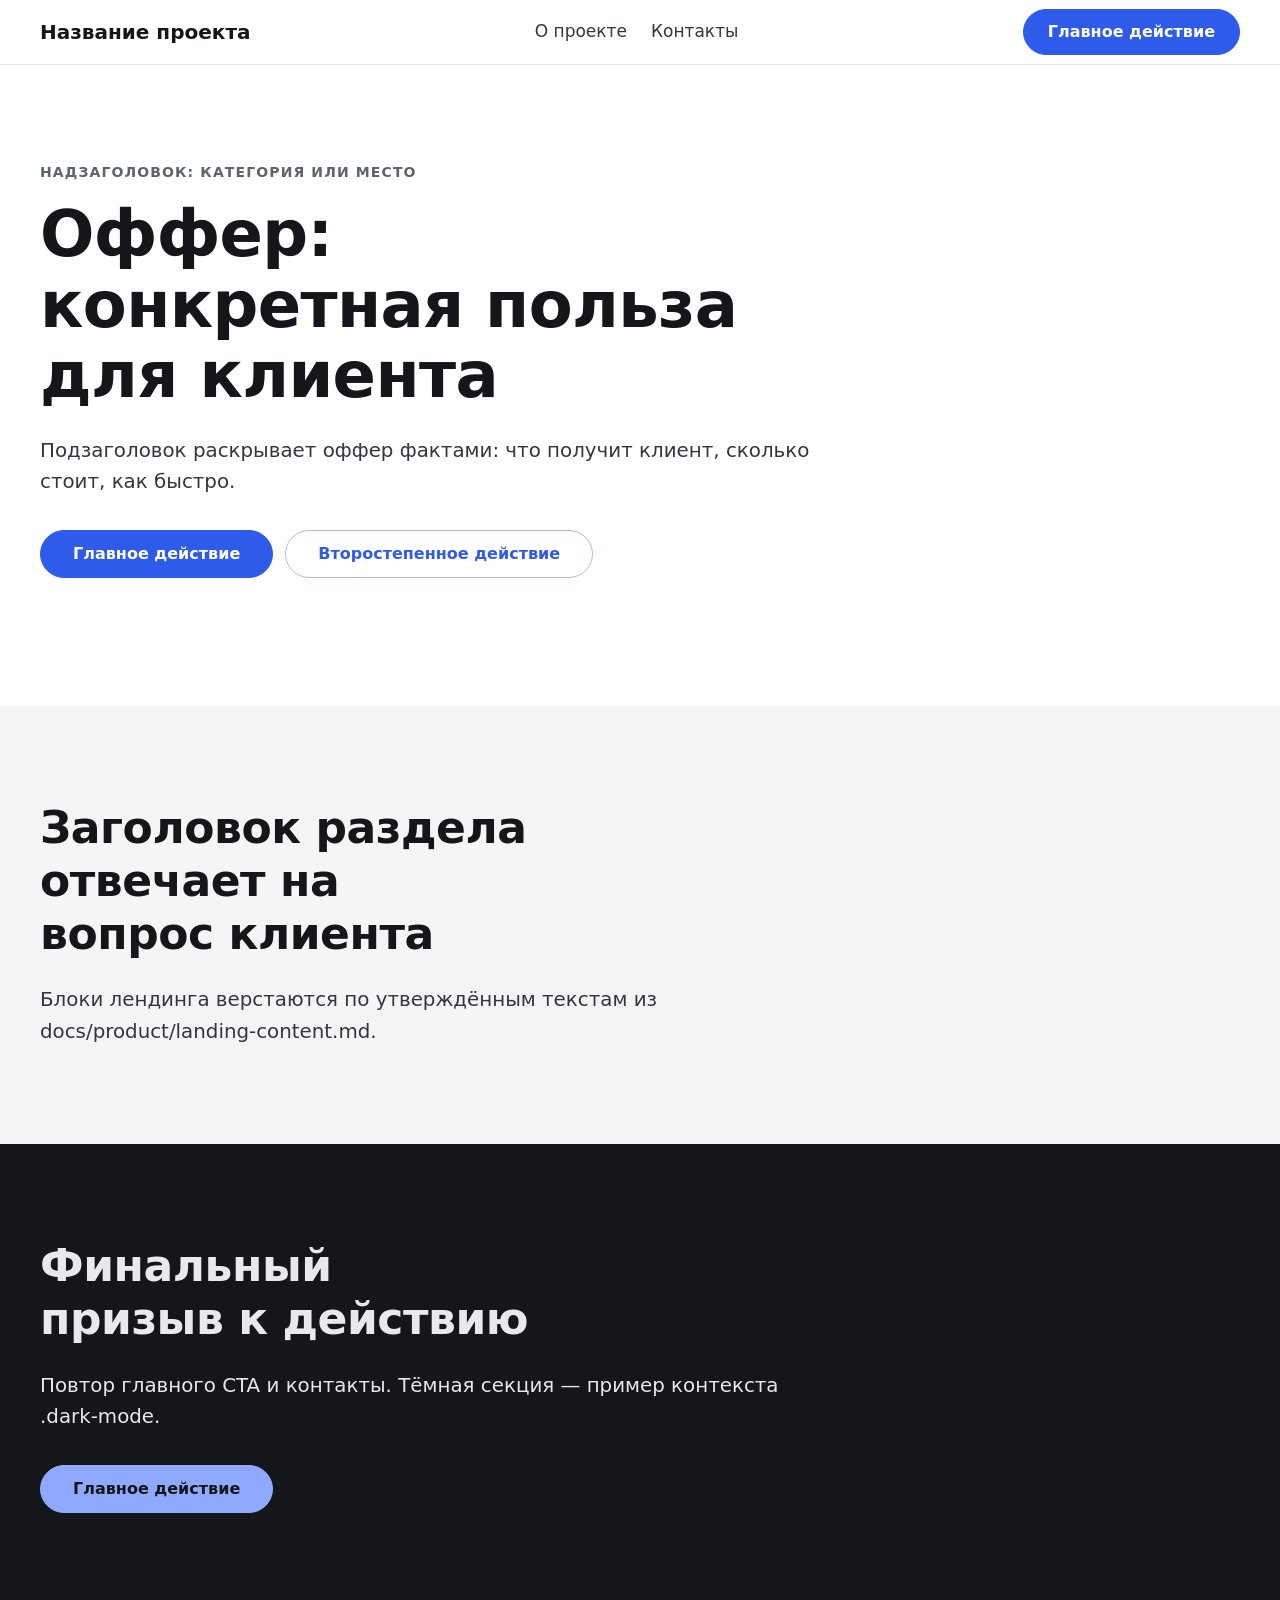
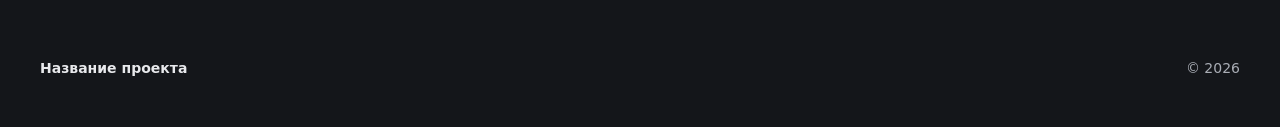
==== index.html @ ccb78d3c "start" ====
<!DOCTYPE html>
<html lang="ru">
<head>
    <meta charset="UTF-8">
    <meta name="viewport" content="width=device-width, initial-scale=1.0">
    <!-- Заглушки шаблона: title, description, Open Graph, JSON-LD и тексты страницы заменяются
         по docs/product/product.md и docs/product/landing-content.md -->
    <meta name="description" content="Описание страницы для поиска: что это, для кого и главный факт. От 50 до 160 символов.">
    <meta name="theme-color" content="#2F5BEA">
    <title>Название проекта — короткий оффер</title>
    <!-- Превью ссылки в соцсетях и мессенджерах. canonical и og:url добавляет сборка dist (docs/specs/deploy.md) -->
    <meta property="og:type" content="website">
    <meta property="og:site_name" content="Название проекта">
    <meta property="og:locale" content="ru_RU">
    <meta property="og:title" content="Название проекта — короткий оффер">
    <meta property="og:description" content="Одно-два предложения: что это и главный факт для превью ссылки.">
    <meta property="og:image" content="assets/img/og-image.jpg">
    <meta property="og:image:type" content="image/jpeg">
    <meta property="og:image:width" content="1200">
    <meta property="og:image:height" content="630">
    <meta property="og:image:alt" content="Название проекта: короткий оффер">
    <meta name="twitter:card" content="summary_large_image">
    <!-- Структурированные данные для поисковиков и ИИ-агентов: тип — из schema.org под бизнес,
         адреса делает абсолютными сборка dist -->
    <script type="application/ld+json">
    {
        "@context": "https://schema.org",
        "@type": "Organization",
        "name": "Название проекта",
        "description": "Что это и для кого — теми же фактами, что на странице.",
        "url": "./",
        "logo": "assets/icons/icon-512.png"
    }
    </script>
    <link rel="icon" href="assets/icons/favicon.svg?v=27bf616ddb" type="image/svg+xml" sizes="any">
    <link rel="apple-touch-icon" href="assets/icons/apple-touch-icon.png?v=16edc8a16f" sizes="180x180">
    <!-- Веб-приложение: «На экран Домой» на iPhone и установка на Android (docs/modules/web-app.md) -->
    <link rel="manifest" href="manifest.webmanifest?v=3cf6543446">
    <meta name="mobile-web-app-capable" content="yes">
    <meta name="apple-mobile-web-app-capable" content="yes">
    <meta name="apple-mobile-web-app-title" content="Проект">
    <meta name="apple-mobile-web-app-status-bar-style" content="default">
    <link rel="stylesheet" href="assets/css/main.css">
    <script type="module" src="assets/js/main.js"></script>
</head>
<body>
    <a class="skip-link" href="#main">Перейти к содержанию</a>

    <header class="site-header">
        <div class="container site-header__inner">
            <a class="site-header__logo" href="./">Название проекта</a>
            <nav class="site-header__nav" aria-label="Разделы страницы">
                <ul class="site-header__list">
                    <li><a class="site-header__link" href="#about">О проекте</a></li>
                    <li><a class="site-header__link" href="#contacts">Контакты</a></li>
                </ul>
            </nav>
            <a class="btn btn--primary site-header__cta" href="#contacts">Главное действие</a>
        </div>
    </header>

    <main id="main">
        <section class="hero" id="top" aria-labelledby="hero-title">
            <div class="container">
                <p class="hero__eyebrow">Надзаголовок: категория или место</p>
                <h1 class="hero__title" id="hero-title">Оффер: конкретная польза для клиента</h1>
                <p class="hero__lead">Подзаголовок раскрывает оффер фактами: что получит клиент, сколько стоит, как быстро.</p>
                <div class="hero__actions">
                    <a class="btn btn--primary" href="#contacts">Главное действие</a>
                    <a class="btn btn--secondary" href="#about">Второстепенное действие</a>
                </div>
            </div>
        </section>

        <section class="section section--surface" id="about" aria-labelledby="about-title">
            <div class="container">
                <h2 class="section__title" id="about-title">Заголовок раздела отвечает на вопрос клиента</h2>
                <p class="section__lead">Блоки лендинга верстаются по утверждённым текстам из docs/product/landing-content.md.</p>
            </div>
        </section>

        <section class="section dark-mode" id="contacts" aria-labelledby="contacts-title">
            <div class="container">
                <h2 class="section__title" id="contacts-title">Финальный призыв к действию</h2>
                <p class="section__lead">Повтор главного CTA и контакты. Тёмная секция — пример контекста .dark-mode.</p>
                <div class="hero__actions">
                    <a class="btn btn--primary" href="#top">Главное действие</a>
                </div>
            </div>
        </section>
    </main>

    <footer class="site-footer">
        <div class="container site-footer__inner">
            <p class="site-footer__name">Название проекта</p>
            <p>© 2026</p>
        </div>
    </footer>
</body>
</html>
---- assets/css/main.css ----
/* Точка входа стилей. Новый файл подключается только здесь. */

/* base */
@import url('./base/vars.css');
@import url('./base/reset.css');
@import url('./base/base.css');

/* blocks */
@import url('./blocks/container.css');
@import url('./blocks/skip-link.css');
@import url('./blocks/btn.css');
@import url('./blocks/section.css');
@import url('./blocks/notify.css');

/* sections */
@import url('./sections/site-header.css');
@import url('./sections/hero.css');
@import url('./sections/site-footer.css');

/* utils */
@import url('./utils/sr-only.css');
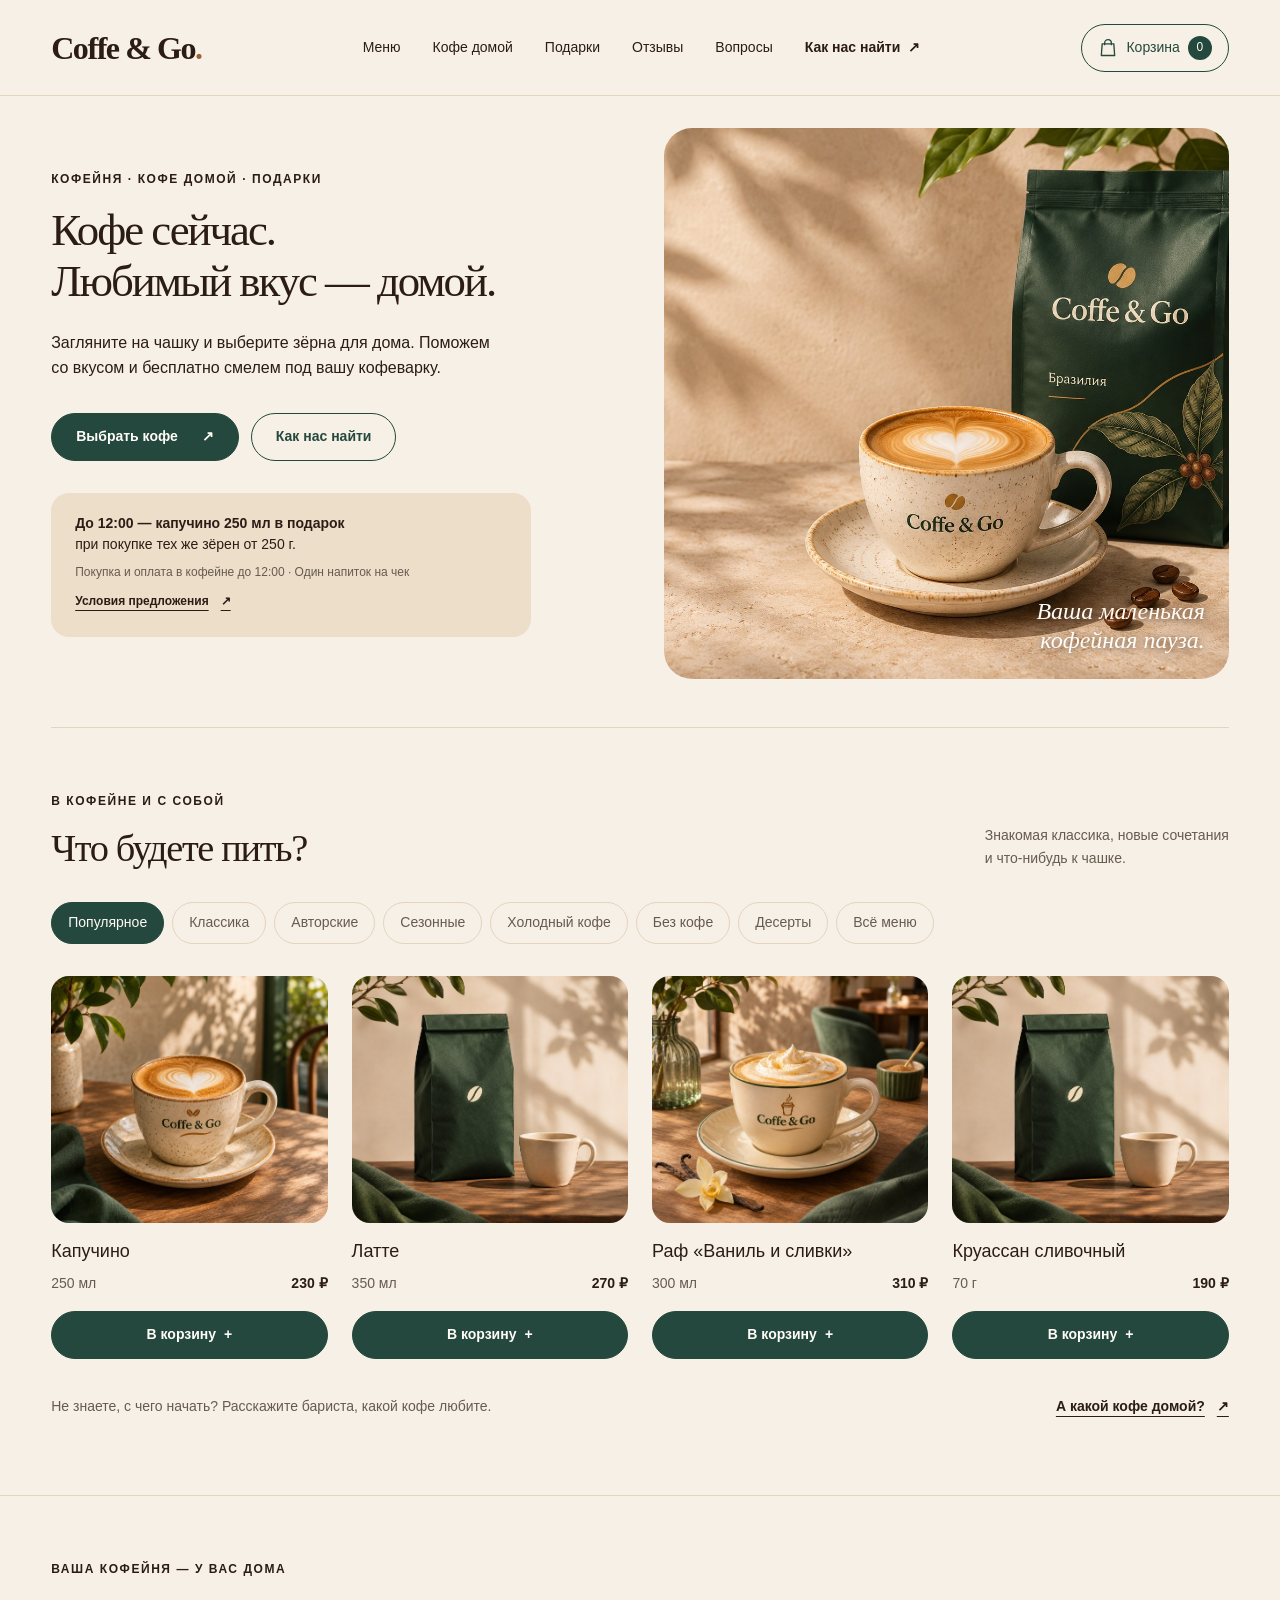
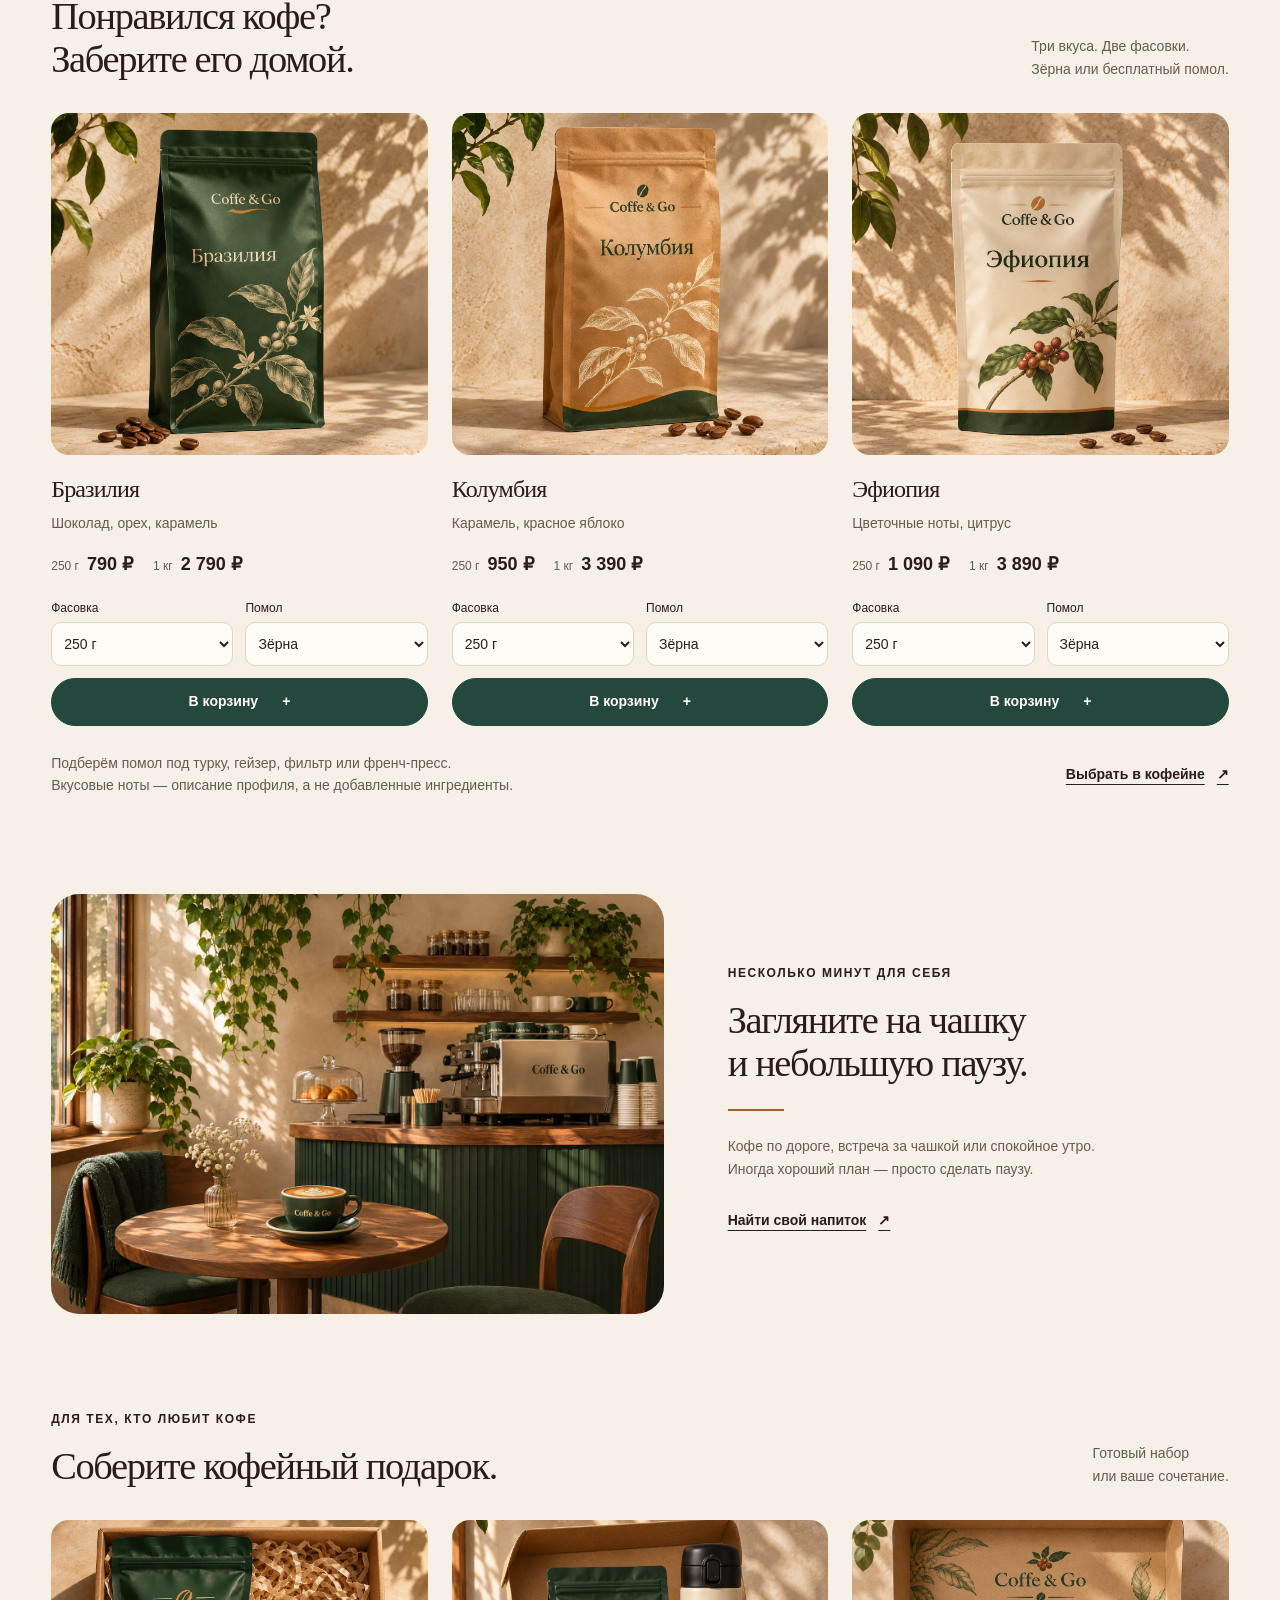
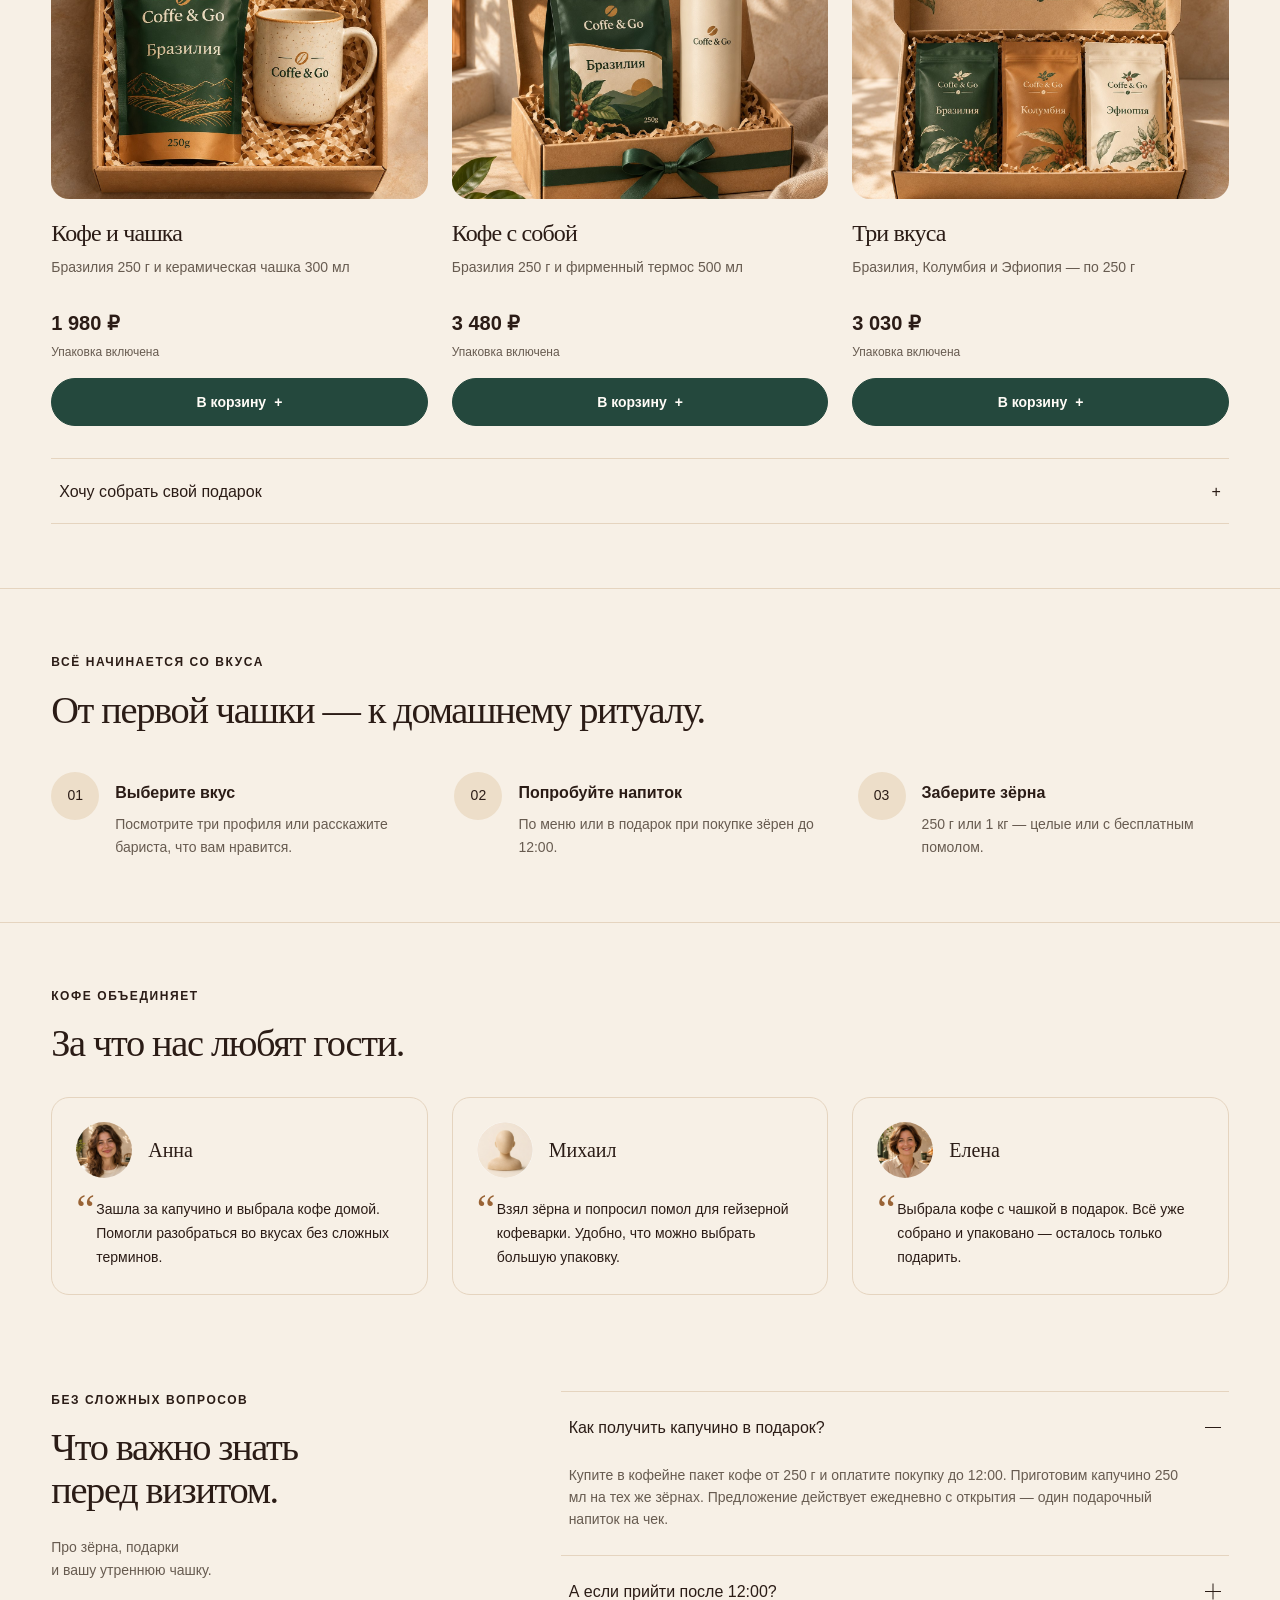
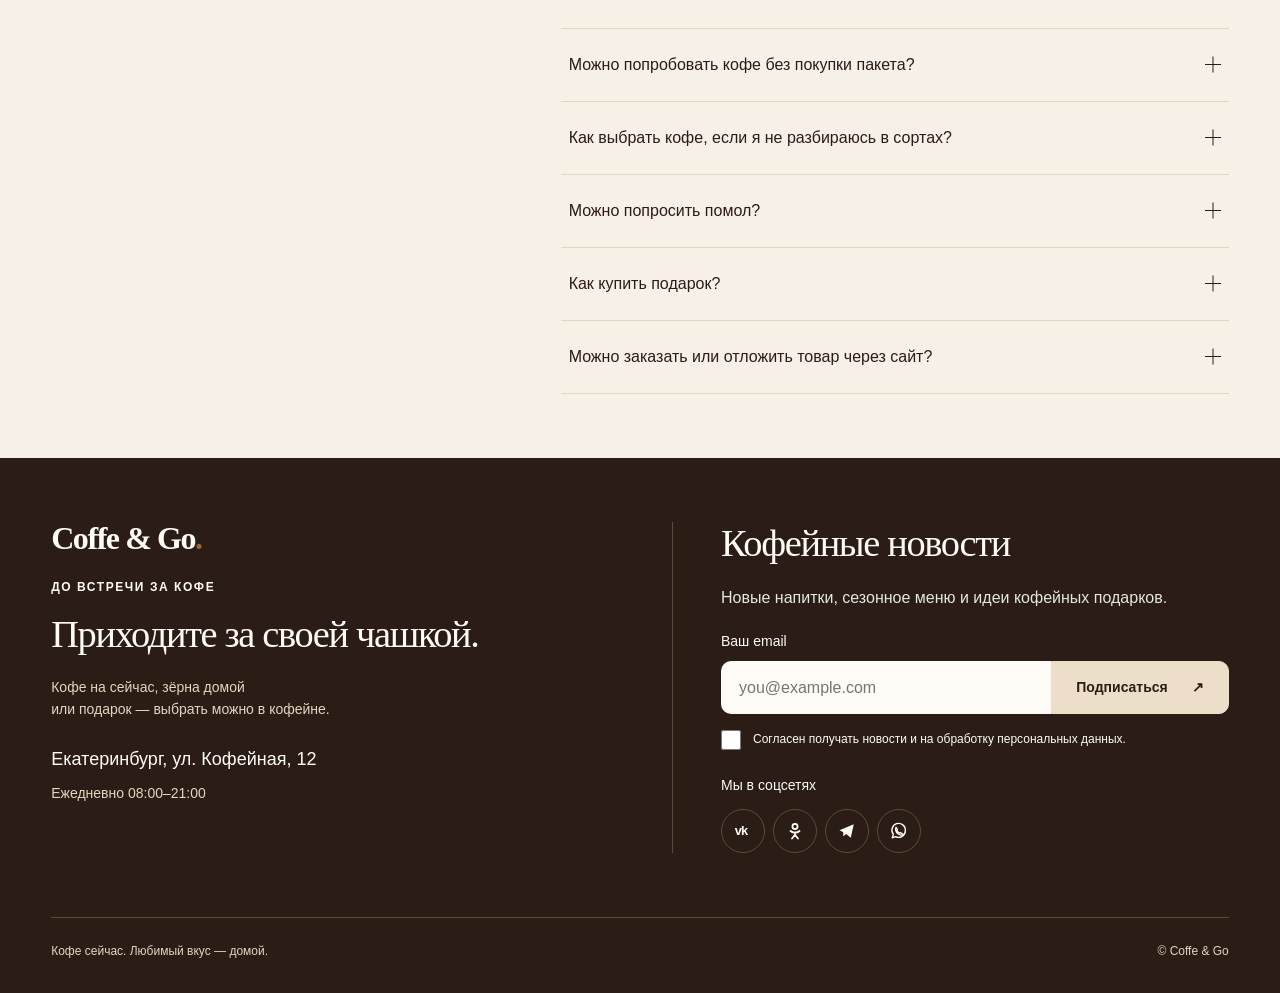
==== commit 7a15b7c5: "added lending" ====
--- a/index.html
+++ b/index.html
@@ -1,100 +1,412 @@
 <!DOCTYPE html>
 <html lang="ru">
 <head>
-    <meta charset="UTF-8">
-    <meta name="viewport" content="width=device-width, initial-scale=1.0">
-    <!-- Заглушки шаблона: title, description, Open Graph, JSON-LD и тексты страницы заменяются
-         по docs/product/product.md и docs/product/landing-content.md -->
-    <meta name="description" content="Описание страницы для поиска: что это, для кого и главный факт. От 50 до 160 символов.">
-    <meta name="theme-color" content="#2F5BEA">
-    <title>Название проекта — короткий оффер</title>
-    <!-- Превью ссылки в соцсетях и мессенджерах. canonical и og:url добавляет сборка dist (docs/specs/deploy.md) -->
-    <meta property="og:type" content="website">
-    <meta property="og:site_name" content="Название проекта">
-    <meta property="og:locale" content="ru_RU">
-    <meta property="og:title" content="Название проекта — короткий оффер">
-    <meta property="og:description" content="Одно-два предложения: что это и главный факт для превью ссылки.">
-    <meta property="og:image" content="assets/img/og-image.jpg">
-    <meta property="og:image:type" content="image/jpeg">
-    <meta property="og:image:width" content="1200">
-    <meta property="og:image:height" content="630">
-    <meta property="og:image:alt" content="Название проекта: короткий оффер">
-    <meta name="twitter:card" content="summary_large_image">
-    <!-- Структурированные данные для поисковиков и ИИ-агентов: тип — из schema.org под бизнес,
-         адреса делает абсолютными сборка dist -->
-    <script type="application/ld+json">
-    {
-        "@context": "https://schema.org",
-        "@type": "Organization",
-        "name": "Название проекта",
-        "description": "Что это и для кого — теми же фактами, что на странице.",
-        "url": "./",
-        "logo": "assets/icons/icon-512.png"
-    }
-    </script>
-    <link rel="icon" href="assets/icons/favicon.svg?v=27bf616ddb" type="image/svg+xml" sizes="any">
-    <link rel="apple-touch-icon" href="assets/icons/apple-touch-icon.png?v=16edc8a16f" sizes="180x180">
-    <!-- Веб-приложение: «На экран Домой» на iPhone и установка на Android (docs/modules/web-app.md) -->
-    <link rel="manifest" href="manifest.webmanifest?v=3cf6543446">
-    <meta name="mobile-web-app-capable" content="yes">
-    <meta name="apple-mobile-web-app-capable" content="yes">
-    <meta name="apple-mobile-web-app-title" content="Проект">
-    <meta name="apple-mobile-web-app-status-bar-style" content="default">
-    <link rel="stylesheet" href="assets/css/main.css">
-    <script type="module" src="assets/js/main.js"></script>
+  <meta charset="UTF-8">
+  <meta name="viewport" content="width=device-width, initial-scale=1">
+  <meta name="description" content="Coffe & Go — кофе по пути, зёрна для домашнего утра и кофейные подарки. Посмотрите меню, выберите вкус и подходящий помол.">
+  <meta name="theme-color" content="#F7F0E6">
+  <title>Coffe & Go — кофе сейчас, любимый вкус домой</title>
+  <link rel="icon" type="image/svg+xml" href="assets/images/favicon.svg">
+  <link rel="stylesheet" href="assets/css/main.css">
 </head>
 <body>
-    <a class="skip-link" href="#main">Перейти к содержанию</a>
-
-    <header class="site-header">
-        <div class="container site-header__inner">
-            <a class="site-header__logo" href="./">Название проекта</a>
-            <nav class="site-header__nav" aria-label="Разделы страницы">
-                <ul class="site-header__list">
-                    <li><a class="site-header__link" href="#about">О проекте</a></li>
-                    <li><a class="site-header__link" href="#contacts">Контакты</a></li>
-                </ul>
-            </nav>
-            <a class="btn btn--primary site-header__cta" href="#contacts">Главное действие</a>
-        </div>
-    </header>
-
-    <main id="main">
-        <section class="hero" id="top" aria-labelledby="hero-title">
-            <div class="container">
-                <p class="hero__eyebrow">Надзаголовок: категория или место</p>
-                <h1 class="hero__title" id="hero-title">Оффер: конкретная польза для клиента</h1>
-                <p class="hero__lead">Подзаголовок раскрывает оффер фактами: что получит клиент, сколько стоит, как быстро.</p>
-                <div class="hero__actions">
-                    <a class="btn btn--primary" href="#contacts">Главное действие</a>
-                    <a class="btn btn--secondary" href="#about">Второстепенное действие</a>
-                </div>
-            </div>
-        </section>
-
-        <section class="section section--surface" id="about" aria-labelledby="about-title">
-            <div class="container">
-                <h2 class="section__title" id="about-title">Заголовок раздела отвечает на вопрос клиента</h2>
-                <p class="section__lead">Блоки лендинга верстаются по утверждённым текстам из docs/product/landing-content.md.</p>
-            </div>
-        </section>
-
-        <section class="section dark-mode" id="contacts" aria-labelledby="contacts-title">
-            <div class="container">
-                <h2 class="section__title" id="contacts-title">Финальный призыв к действию</h2>
-                <p class="section__lead">Повтор главного CTA и контакты. Тёмная секция — пример контекста .dark-mode.</p>
-                <div class="hero__actions">
-                    <a class="btn btn--primary" href="#top">Главное действие</a>
-                </div>
-            </div>
-        </section>
-    </main>
-
-    <footer class="site-footer">
-        <div class="container site-footer__inner">
-            <p class="site-footer__name">Название проекта</p>
-            <p>© 2026</p>
-        </div>
-    </footer>
+  <a class="skip-link" href="#main">Перейти к содержимому</a>
+  <header class="site-header" data-site-header>
+    <div class="container site-header__inner">
+      <a class="wordmark" href="#home" aria-label="Coffe & Go — на главную">Coffe &amp; Go<span class="wordmark__dot" aria-hidden="true">.</span></a>
+      <nav class="navigation" id="site-navigation" aria-label="Основная навигация" data-navigation>
+        <a class="navigation__link" href="#menu">Меню</a>
+        <a class="navigation__link" href="#coffee-home">Кофе домой</a>
+        <a class="navigation__link" href="#gifts">Подарки</a>
+        <a class="navigation__link" href="#reviews">Отзывы</a>
+        <a class="navigation__link" href="#faq">Вопросы</a>
+        <a class="navigation__link navigation__link--contact" href="#contacts">Как нас найти <span aria-hidden="true">↗</span></a>
+      </nav>
+      <div class="site-header__actions">
+        <button class="cart-toggle" type="button" data-cart-open aria-label="Открыть корзину, товаров: 0" disabled><img class="cart-toggle__icon" src="assets/images/cart.svg" width="20" height="20" alt=""><span class="cart-toggle__label">Корзина</span><span class="cart-toggle__count" data-cart-count>0</span></button>
+        <button class="site-header__toggle" type="button" aria-expanded="false" aria-controls="site-navigation" aria-label="Открыть меню" data-nav-toggle hidden><span></span><span></span></button>
+      </div>
+    </div>
+  </header>
+  <main id="main">
+    <section class="hero" id="home" aria-labelledby="hero-title">
+      <div class="container hero__inner">
+        <div class="hero__content">
+          <p class="eyebrow">Кофейня · кофе домой · подарки</p>
+          <h1 class="hero__title" id="hero-title">Кофе сейчас.<br>Любимый вкус — домой.</h1>
+          <p class="hero__description">Загляните на чашку и выберите зёрна для дома. Поможем со вкусом и бесплатно смелем под вашу кофеварку.</p>
+          <div class="hero__actions"><a class="button" href="#coffee-home">Выбрать кофе <span aria-hidden="true">↗</span></a><a class="button button--outline" href="#contacts">Как нас найти</a></div>
+          <div class="hero__offer"><p><strong>До 12:00 — капучино 250 мл в подарок</strong><br>при покупке тех же зёрен от 250 г.</p><p class="hero__offer-note">Покупка и оплата в кофейне до 12:00 · Один напиток на чек</p><a class="text-link" href="#faq">Условия предложения <span aria-hidden="true">↗</span></a></div>
+        </div>
+        <div class="hero__visual"><img class="hero__image" src="assets/images/hero.jpg" alt="Капучино с латте-артом и пакет кофе Coffe & Go" width="1536" height="1024" fetchpriority="high" decoding="async"><span class="hero__caption">Ваша маленькая<br>кофейная пауза.</span></div>
+      </div>
+    </section>
+
+    <section class="menu section" id="menu" aria-labelledby="menu-title">
+      <div class="container">
+        <div class="section__heading"><div><p class="eyebrow">В кофейне и с собой</p><h2 class="section__title" id="menu-title">Что будете пить?</h2></div><p class="section__intro">Знакомая классика, новые сочетания<br>и что-нибудь к чашке.</p></div>
+        <div class="menu__filters" role="group" aria-label="Категории меню" data-menu-filters hidden>
+          <button class="menu__filter is-active" type="button" aria-pressed="true" data-menu-filter="featured">Популярное</button>
+          <button class="menu__filter" type="button" aria-pressed="false" data-menu-filter="classic">Классика</button>
+          <button class="menu__filter" type="button" aria-pressed="false" data-menu-filter="author">Авторские</button>
+          <button class="menu__filter" type="button" aria-pressed="false" data-menu-filter="season">Сезонные</button>
+          <button class="menu__filter" type="button" aria-pressed="false" data-menu-filter="cold">Холодный кофе</button>
+          <button class="menu__filter" type="button" aria-pressed="false" data-menu-filter="other">Без кофе</button>
+          <button class="menu__filter" type="button" aria-pressed="false" data-menu-filter="dessert">Десерты</button>
+          <button class="menu__filter" type="button" aria-pressed="false" data-menu-filter="all">Всё меню</button>
+        </div>
+        <div class="menu__grid" data-menu-grid>
+          <article class="menu-card" data-menu-item data-category="classic" data-featured data-product data-product-id="menu-1" data-product-name="Капучино" data-product-price="230" data-product-size="250 мл" data-product-image="assets/images/cappuccino.jpg">
+            <img class="menu-card__image" src="assets/images/cappuccino.jpg" alt="Капучино" width="1254" height="1254" loading="lazy" decoding="async" data-image-fallback="product">
+            <div class="menu-card__body">
+              
+              <h3 class="menu-card__title">Капучино</h3>
+              <p class="menu-card__meta"><span>250 мл</span><strong>230&nbsp;₽</strong></p>
+            <button class="button menu-card__buy" type="button" data-add-to-cart disabled>В корзину <span aria-hidden="true">+</span></button>
+            </div>
+          </article>
+          <article class="menu-card" data-menu-item data-category="classic" data-featured data-product data-product-id="menu-2" data-product-name="Латте" data-product-price="270" data-product-size="350 мл" data-product-image="assets/images/product-placeholder.jpg">
+            <img class="menu-card__image" src="assets/images/product-placeholder.jpg" alt="Изображение товара отсутствует" width="1254" height="1254" loading="lazy" decoding="async" data-image-fallback="product">
+            <div class="menu-card__body">
+              
+              <h3 class="menu-card__title">Латте</h3>
+              <p class="menu-card__meta"><span>350 мл</span><strong>270&nbsp;₽</strong></p>
+            <button class="button menu-card__buy" type="button" data-add-to-cart disabled>В корзину <span aria-hidden="true">+</span></button>
+            </div>
+          </article>
+          <article class="menu-card" data-menu-item data-category="author" data-featured data-product data-product-id="menu-3" data-product-name="Раф «Ваниль и сливки»" data-product-price="310" data-product-size="300 мл" data-product-image="assets/images/raf.jpg">
+            <img class="menu-card__image" src="assets/images/raf.jpg" alt="Раф «Ваниль и сливки»" width="1254" height="1254" loading="lazy" decoding="async" data-image-fallback="product">
+            <div class="menu-card__body">
+              
+              <h3 class="menu-card__title">Раф «Ваниль и сливки»</h3>
+              <p class="menu-card__meta"><span>300 мл</span><strong>310&nbsp;₽</strong></p>
+            <button class="button menu-card__buy" type="button" data-add-to-cart disabled>В корзину <span aria-hidden="true">+</span></button>
+            </div>
+          </article>
+          <article class="menu-card" data-menu-item data-category="dessert" data-featured data-product data-product-id="menu-4" data-product-name="Круассан сливочный" data-product-price="190" data-product-size="70 г" data-product-image="assets/images/product-placeholder.jpg">
+            <img class="menu-card__image" src="assets/images/product-placeholder.jpg" alt="Изображение товара отсутствует" width="1254" height="1254" loading="lazy" decoding="async" data-image-fallback="product">
+            <div class="menu-card__body">
+              
+              <h3 class="menu-card__title">Круассан сливочный</h3>
+              <p class="menu-card__meta"><span>70 г</span><strong>190&nbsp;₽</strong></p>
+            <button class="button menu-card__buy" type="button" data-add-to-cart disabled>В корзину <span aria-hidden="true">+</span></button>
+            </div>
+          </article>
+          <article class="menu-card" data-menu-item data-category="classic" data-product data-product-id="menu-5" data-product-name="Эспрессо" data-product-price="150" data-product-size="30 мл" data-product-image="assets/images/espresso.jpg">
+            
+            <img class="menu-card__image" src="assets/images/espresso.jpg" alt="Эспрессо" width="1254" height="1254" loading="lazy" decoding="async" data-image-fallback="product">
+            <div class="menu-card__body">
+              
+              <h3 class="menu-card__title">Эспрессо</h3>
+              <p class="menu-card__meta"><span>30 мл</span><strong>150&nbsp;₽</strong></p>
+            <button class="button menu-card__buy" type="button" data-add-to-cart disabled>В корзину <span aria-hidden="true">+</span></button>
+            </div>
+          </article>
+          <article class="menu-card" data-menu-item data-category="classic" data-product data-product-id="menu-6" data-product-name="Американо" data-product-price="180" data-product-size="250 мл" data-product-image="assets/images/americano.jpg">
+            
+            <img class="menu-card__image" src="assets/images/americano.jpg" alt="Американо" width="1254" height="1254" loading="lazy" decoding="async" data-image-fallback="product">
+            <div class="menu-card__body">
+              
+              <h3 class="menu-card__title">Американо</h3>
+              <p class="menu-card__meta"><span>250 мл</span><strong>180&nbsp;₽</strong></p>
+            <button class="button menu-card__buy" type="button" data-add-to-cart disabled>В корзину <span aria-hidden="true">+</span></button>
+            </div>
+          </article>
+          <article class="menu-card" data-menu-item data-category="classic" data-product data-product-id="menu-7" data-product-name="Флэт уайт" data-product-price="260" data-product-size="200 мл" data-product-image="assets/images/product-placeholder.jpg">
+            
+            <img class="menu-card__image" src="assets/images/product-placeholder.jpg" alt="Изображение товара отсутствует" width="1254" height="1254" loading="lazy" decoding="async" data-image-fallback="product">
+            <div class="menu-card__body">
+              
+              <h3 class="menu-card__title">Флэт уайт</h3>
+              <p class="menu-card__meta"><span>200 мл</span><strong>260&nbsp;₽</strong></p>
+            <button class="button menu-card__buy" type="button" data-add-to-cart disabled>В корзину <span aria-hidden="true">+</span></button>
+            </div>
+          </article>
+          <article class="menu-card" data-menu-item data-category="author" data-product data-product-id="menu-8" data-product-name="Латте «Солёная карамель»" data-product-price="320" data-product-size="350 мл" data-product-image="assets/images/salted-caramel-latte.jpg">
+            
+            <img class="menu-card__image" src="assets/images/salted-caramel-latte.jpg" alt="Латте «Солёная карамель»" width="1254" height="1254" loading="lazy" decoding="async" data-image-fallback="product">
+            <div class="menu-card__body">
+              
+              <h3 class="menu-card__title">Латте «Солёная карамель»</h3>
+              <p class="menu-card__meta"><span>350 мл</span><strong>320&nbsp;₽</strong></p>
+            <button class="button menu-card__buy" type="button" data-add-to-cart disabled>В корзину <span aria-hidden="true">+</span></button>
+            </div>
+          </article>
+          <article class="menu-card" data-menu-item data-category="author" data-product data-product-id="menu-9" data-product-name="Раф «Фундук и какао»" data-product-price="330" data-product-size="300 мл" data-product-image="assets/images/hazelnut-cocoa-raf.jpg">
+            
+            <img class="menu-card__image" src="assets/images/hazelnut-cocoa-raf.jpg" alt="Раф «Фундук и какао»" width="1254" height="1254" loading="lazy" decoding="async" data-image-fallback="product">
+            <div class="menu-card__body">
+              
+              <h3 class="menu-card__title">Раф «Фундук и какао»</h3>
+              <p class="menu-card__meta"><span>300 мл</span><strong>330&nbsp;₽</strong></p>
+            <button class="button menu-card__buy" type="button" data-add-to-cart disabled>В корзину <span aria-hidden="true">+</span></button>
+            </div>
+          </article>
+          <article class="menu-card" data-menu-item data-category="season" data-product data-product-id="menu-10" data-product-name="Пряный латте с корицей и кардамоном" data-product-price="330" data-product-size="350 мл" data-product-image="assets/images/spiced-latte.jpg">
+            
+            <img class="menu-card__image" src="assets/images/spiced-latte.jpg" alt="Пряный латте с корицей и кардамоном" width="1254" height="1254" loading="lazy" decoding="async" data-image-fallback="product">
+            <div class="menu-card__body">
+              <p class="menu-card__season">Осень — зима</p>
+              <h3 class="menu-card__title">Пряный латте с корицей и кардамоном</h3>
+              <p class="menu-card__meta"><span>350 мл</span><strong>330&nbsp;₽</strong></p>
+            <button class="button menu-card__buy" type="button" data-add-to-cart disabled>В корзину <span aria-hidden="true">+</span></button>
+            </div>
+          </article>
+          <article class="menu-card" data-menu-item data-category="season" data-product data-product-id="menu-11" data-product-name="Айс-латте «Апельсин и ваниль»" data-product-price="330" data-product-size="350 мл" data-product-image="assets/images/orange-vanilla-iced-latte.jpg">
+            
+            <img class="menu-card__image" src="assets/images/orange-vanilla-iced-latte.jpg" alt="Айс-латте «Апельсин и ваниль»" width="1254" height="1254" loading="lazy" decoding="async" data-image-fallback="product">
+            <div class="menu-card__body">
+              <p class="menu-card__season">Весна — лето</p>
+              <h3 class="menu-card__title">Айс-латте «Апельсин и ваниль»</h3>
+              <p class="menu-card__meta"><span>350 мл</span><strong>330&nbsp;₽</strong></p>
+            <button class="button menu-card__buy" type="button" data-add-to-cart disabled>В корзину <span aria-hidden="true">+</span></button>
+            </div>
+          </article>
+          <article class="menu-card" data-menu-item data-category="cold" data-product data-product-id="menu-12" data-product-name="Айс-американо" data-product-price="220" data-product-size="350 мл" data-product-image="assets/images/iced-americano.jpg">
+            
+            <img class="menu-card__image" src="assets/images/iced-americano.jpg" alt="Айс-американо" width="1254" height="1254" loading="lazy" decoding="async" data-image-fallback="product">
+            <div class="menu-card__body">
+              
+              <h3 class="menu-card__title">Айс-американо</h3>
+              <p class="menu-card__meta"><span>350 мл</span><strong>220&nbsp;₽</strong></p>
+            <button class="button menu-card__buy" type="button" data-add-to-cart disabled>В корзину <span aria-hidden="true">+</span></button>
+            </div>
+          </article>
+          <article class="menu-card" data-menu-item data-category="cold" data-product data-product-id="menu-13" data-product-name="Айс-латте" data-product-price="290" data-product-size="350 мл" data-product-image="assets/images/iced-latte.jpg">
+            
+            <img class="menu-card__image" src="assets/images/iced-latte.jpg" alt="Айс-латте" width="1254" height="1254" loading="lazy" decoding="async" data-image-fallback="product">
+            <div class="menu-card__body">
+              
+              <h3 class="menu-card__title">Айс-латте</h3>
+              <p class="menu-card__meta"><span>350 мл</span><strong>290&nbsp;₽</strong></p>
+            <button class="button menu-card__buy" type="button" data-add-to-cart disabled>В корзину <span aria-hidden="true">+</span></button>
+            </div>
+          </article>
+          <article class="menu-card" data-menu-item data-category="other" data-product data-product-id="menu-14" data-product-name="Какао" data-product-price="250" data-product-size="300 мл" data-product-image="assets/images/cocoa.jpg">
+            
+            <img class="menu-card__image" src="assets/images/cocoa.jpg" alt="Какао" width="1254" height="1254" loading="lazy" decoding="async" data-image-fallback="product">
+            <div class="menu-card__body">
+              
+              <h3 class="menu-card__title">Какао</h3>
+              <p class="menu-card__meta"><span>300 мл</span><strong>250&nbsp;₽</strong></p>
+            <button class="button menu-card__buy" type="button" data-add-to-cart disabled>В корзину <span aria-hidden="true">+</span></button>
+            </div>
+          </article>
+          <article class="menu-card" data-menu-item data-category="other" data-product data-product-id="menu-15" data-product-name="Чай" data-product-price="220" data-product-size="400 мл" data-product-image="assets/images/tea.jpg">
+            
+            <img class="menu-card__image" src="assets/images/tea.jpg" alt="Чай" width="1254" height="1254" loading="lazy" decoding="async" data-image-fallback="product">
+            <div class="menu-card__body">
+              
+              <h3 class="menu-card__title">Чай</h3>
+              <p class="menu-card__meta"><span>400 мл</span><strong>220&nbsp;₽</strong></p>
+            <button class="button menu-card__buy" type="button" data-add-to-cart disabled>В корзину <span aria-hidden="true">+</span></button>
+            </div>
+          </article>
+          <article class="menu-card" data-menu-item data-category="dessert" data-product data-product-id="menu-16" data-product-name="Чизкейк" data-product-price="320" data-product-size="120 г" data-product-image="assets/images/product-placeholder.jpg">
+            
+            <img class="menu-card__image" src="assets/images/product-placeholder.jpg" alt="Изображение товара отсутствует" width="1254" height="1254" loading="lazy" decoding="async" data-image-fallback="product">
+            <div class="menu-card__body">
+              
+              <h3 class="menu-card__title">Чизкейк</h3>
+              <p class="menu-card__meta"><span>120 г</span><strong>320&nbsp;₽</strong></p>
+            <button class="button menu-card__buy" type="button" data-add-to-cart disabled>В корзину <span aria-hidden="true">+</span></button>
+            </div>
+          </article>
+          <article class="menu-card" data-menu-item data-category="dessert" data-product data-product-id="menu-17" data-product-name="Шоколадный брауни" data-product-price="240" data-product-size="90 г" data-product-image="assets/images/product-placeholder.jpg">
+            
+            <img class="menu-card__image" src="assets/images/product-placeholder.jpg" alt="Изображение товара отсутствует" width="1254" height="1254" loading="lazy" decoding="async" data-image-fallback="product">
+            <div class="menu-card__body">
+              
+              <h3 class="menu-card__title">Шоколадный брауни</h3>
+              <p class="menu-card__meta"><span>90 г</span><strong>240&nbsp;₽</strong></p>
+            <button class="button menu-card__buy" type="button" data-add-to-cart disabled>В корзину <span aria-hidden="true">+</span></button>
+            </div>
+          </article>
+          <article class="menu-card" data-menu-item data-category="dessert" data-product data-product-id="menu-18" data-product-name="Овсяное печенье" data-product-price="140" data-product-size="60 г" data-product-image="assets/images/product-placeholder.jpg">
+            
+            <img class="menu-card__image" src="assets/images/product-placeholder.jpg" alt="Изображение товара отсутствует" width="1254" height="1254" loading="lazy" decoding="async" data-image-fallback="product">
+            <div class="menu-card__body">
+              
+              <h3 class="menu-card__title">Овсяное печенье</h3>
+              <p class="menu-card__meta"><span>60 г</span><strong>140&nbsp;₽</strong></p>
+            <button class="button menu-card__buy" type="button" data-add-to-cart disabled>В корзину <span aria-hidden="true">+</span></button>
+            </div>
+          </article>
+        </div>
+        <p class="sr-only" aria-live="polite" data-menu-status></p>
+        <div class="section__bottom"><p class="section__note">Не знаете, с чего начать? Расскажите бариста, какой кофе любите.</p><a class="text-link" href="#coffee-home">А какой кофе домой? <span aria-hidden="true">↗</span></a></div>
+      </div>
+    </section>
+
+    <section class="coffee-home section" id="coffee-home" aria-labelledby="coffee-title">
+      <div class="container">
+        <div class="section__heading"><div><p class="eyebrow">Ваша кофейня — у вас дома</p><h2 class="section__title" id="coffee-title">Понравился кофе?<br>Заберите его домой.</h2></div><p class="section__intro">Три вкуса. Две фасовки.<br>Зёрна или бесплатный помол.</p></div>
+        <div class="coffee-home__grid">
+          <article class="product-card" data-product data-product-id="coffee-1" data-product-name="Бразилия" data-product-price="790" data-product-size="250 г" data-product-image="assets/images/brazil.jpg">
+            <img class="product-card__image" src="assets/images/brazil.jpg" alt="Пакет кофе Бразилия" width="1254" height="1254" loading="lazy" decoding="async" data-image-fallback="product">
+            <div class="product-card__body">
+              <h3 class="product-card__title">Бразилия</h3>
+              <p class="product-card__description">Шоколад, орех, карамель</p>
+              <dl class="product-card__prices"><div><dt>250 г</dt><dd>790&nbsp;₽</dd></div><div><dt>1 кг</dt><dd>2 790&nbsp;₽</dd></div></dl>
+            </div>
+          <div class="product-card__purchase">
+              <label class="product-card__label" for="coffee-size-1">Фасовка<select class="product-card__select" id="coffee-size-1" data-product-size><option value="250" data-price="790">250 г</option><option value="1000" data-price="2790">1 кг</option></select></label>
+              <label class="product-card__label" for="coffee-grind-1">Помол<select class="product-card__select" id="coffee-grind-1" data-product-grind><option>Зёрна</option><option>Для турки</option><option>Для гейзера</option><option>Для фильтра</option><option>Для френч-пресса</option><option>Для эспрессо</option></select></label>
+              <button class="button product-card__buy" type="button" data-add-to-cart disabled>В корзину <span aria-hidden="true">+</span></button>
+            </div>
+          </article>
+          <article class="product-card" data-product data-product-id="coffee-2" data-product-name="Колумбия" data-product-price="950" data-product-size="250 г" data-product-image="assets/images/colombia.jpg">
+            <img class="product-card__image" src="assets/images/colombia.jpg" alt="Пакет кофе Колумбия" width="1254" height="1254" loading="lazy" decoding="async" data-image-fallback="product">
+            <div class="product-card__body">
+              <h3 class="product-card__title">Колумбия</h3>
+              <p class="product-card__description">Карамель, красное яблоко</p>
+              <dl class="product-card__prices"><div><dt>250 г</dt><dd>950&nbsp;₽</dd></div><div><dt>1 кг</dt><dd>3 390&nbsp;₽</dd></div></dl>
+            </div>
+          <div class="product-card__purchase">
+              <label class="product-card__label" for="coffee-size-2">Фасовка<select class="product-card__select" id="coffee-size-2" data-product-size><option value="250" data-price="950">250 г</option><option value="1000" data-price="3390">1 кг</option></select></label>
+              <label class="product-card__label" for="coffee-grind-2">Помол<select class="product-card__select" id="coffee-grind-2" data-product-grind><option>Зёрна</option><option>Для турки</option><option>Для гейзера</option><option>Для фильтра</option><option>Для френч-пресса</option><option>Для эспрессо</option></select></label>
+              <button class="button product-card__buy" type="button" data-add-to-cart disabled>В корзину <span aria-hidden="true">+</span></button>
+            </div>
+          </article>
+          <article class="product-card" data-product data-product-id="coffee-3" data-product-name="Эфиопия" data-product-price="1090" data-product-size="250 г" data-product-image="assets/images/ethiopia.jpg">
+            <img class="product-card__image" src="assets/images/ethiopia.jpg" alt="Пакет кофе Эфиопия" width="1254" height="1254" loading="lazy" decoding="async" data-image-fallback="product">
+            <div class="product-card__body">
+              <h3 class="product-card__title">Эфиопия</h3>
+              <p class="product-card__description">Цветочные ноты, цитрус</p>
+              <dl class="product-card__prices"><div><dt>250 г</dt><dd>1 090&nbsp;₽</dd></div><div><dt>1 кг</dt><dd>3 890&nbsp;₽</dd></div></dl>
+            </div>
+          <div class="product-card__purchase">
+              <label class="product-card__label" for="coffee-size-3">Фасовка<select class="product-card__select" id="coffee-size-3" data-product-size><option value="250" data-price="1090">250 г</option><option value="1000" data-price="3890">1 кг</option></select></label>
+              <label class="product-card__label" for="coffee-grind-3">Помол<select class="product-card__select" id="coffee-grind-3" data-product-grind><option>Зёрна</option><option>Для турки</option><option>Для гейзера</option><option>Для фильтра</option><option>Для френч-пресса</option><option>Для эспрессо</option></select></label>
+              <button class="button product-card__buy" type="button" data-add-to-cart disabled>В корзину <span aria-hidden="true">+</span></button>
+            </div>
+          </article>
+        </div>
+        <div class="section__bottom"><p class="section__note">Подберём помол под турку, гейзер, фильтр или френч-пресс.<br>Вкусовые ноты — описание профиля, а не добавленные ингредиенты.</p><a class="text-link" href="#contacts">Выбрать в кофейне <span aria-hidden="true">↗</span></a></div>
+      </div>
+    </section>
+
+    <section class="atmosphere section" aria-labelledby="atmosphere-title">
+      <div class="container atmosphere__inner">
+        <img class="atmosphere__image" src="assets/images/interior.jpg" alt="Зал кофейни: свет из окна, деревянный стол, растения и кофемашина" width="1536" height="1024" loading="lazy" decoding="async">
+        <div class="atmosphere__content"><p class="eyebrow">Несколько минут для себя</p><h2 class="section__title" id="atmosphere-title">Загляните на чашку<br>и небольшую паузу.</h2><span class="atmosphere__rule" aria-hidden="true"></span><p class="atmosphere__description">Кофе по дороге, встреча за чашкой или спокойное утро. Иногда хороший план — просто сделать паузу.</p><a class="text-link" href="#menu">Найти свой напиток <span aria-hidden="true">↗</span></a></div>
+      </div>
+    </section>
+
+    <section class="gifts section" id="gifts" aria-labelledby="gifts-title">
+      <div class="container">
+        <div class="section__heading"><div><p class="eyebrow">Для тех, кто любит кофе</p><h2 class="section__title" id="gifts-title">Соберите кофейный подарок.</h2></div><p class="section__intro">Готовый набор<br>или ваше сочетание.</p></div>
+        <div class="gifts__grid">
+          <article class="gift-card" data-product data-product-id="gift-1" data-product-name="Кофе и чашка" data-product-price="1980" data-product-size="Набор" data-product-image="assets/images/gift-cup.jpg">
+            <img class="gift-card__image" src="assets/images/gift-cup.jpg" alt="Бразилия 250 г и керамическая чашка 300 мл" width="1254" height="1254" loading="lazy" decoding="async" data-image-fallback="product">
+            <div class="gift-card__body"><h3 class="gift-card__title">Кофе и чашка</h3><p class="gift-card__description">Бразилия 250 г и керамическая чашка 300 мл</p><p class="gift-card__price">1 980&nbsp;₽</p><p class="gift-card__note">Упаковка включена</p><button class="button gift-card__buy" type="button" data-add-to-cart disabled>В корзину <span aria-hidden="true">+</span></button></div>
+          </article>
+          <article class="gift-card" data-product data-product-id="gift-2" data-product-name="Кофе с собой" data-product-price="3480" data-product-size="Набор" data-product-image="assets/images/gift-thermos.jpg">
+            <img class="gift-card__image" src="assets/images/gift-thermos.jpg" alt="Бразилия 250 г и фирменный термос 500 мл" width="1254" height="1254" loading="lazy" decoding="async" data-image-fallback="product">
+            <div class="gift-card__body"><h3 class="gift-card__title">Кофе с собой</h3><p class="gift-card__description">Бразилия 250 г и фирменный термос 500 мл</p><p class="gift-card__price">3 480&nbsp;₽</p><p class="gift-card__note">Упаковка включена</p><button class="button gift-card__buy" type="button" data-add-to-cart disabled>В корзину <span aria-hidden="true">+</span></button></div>
+          </article>
+          <article class="gift-card" data-product data-product-id="gift-3" data-product-name="Три вкуса" data-product-price="3030" data-product-size="Набор" data-product-image="assets/images/gift-three.jpg">
+            <img class="gift-card__image" src="assets/images/gift-three.jpg" alt="Бразилия, Колумбия и Эфиопия — по 250 г" width="1254" height="1254" loading="lazy" decoding="async" data-image-fallback="product">
+            <div class="gift-card__body"><h3 class="gift-card__title">Три вкуса</h3><p class="gift-card__description">Бразилия, Колумбия и Эфиопия — по 250 г</p><p class="gift-card__price">3 030&nbsp;₽</p><p class="gift-card__note">Упаковка включена</p><button class="button gift-card__buy" type="button" data-add-to-cart disabled>В корзину <span aria-hidden="true">+</span></button></div>
+          </article>
+        </div>
+        <details class="gifts__more"><summary class="gifts__summary">Хочу собрать свой подарок <span aria-hidden="true">+</span></summary><div class="gifts__options"><p>Добавьте к кофе фирменную вещь. Упаковка — 200 ₽ отдельно.</p><ul class="gifts__merch"><li data-product data-product-id="merch-1" data-product-name="Чашка 300 мл" data-product-price="990" data-product-size="1 шт." data-product-image=""><span>Чашка 300 мл</span><strong>990 ₽</strong><button class="button gifts__merch-buy" type="button" data-add-to-cart disabled>В корзину <span aria-hidden="true">+</span></button></li><li data-product data-product-id="merch-2" data-product-name="Термокружка 400 мл" data-product-price="1890" data-product-size="1 шт." data-product-image=""><span>Термокружка 400 мл</span><strong>1 890 ₽</strong><button class="button gifts__merch-buy" type="button" data-add-to-cart disabled>В корзину <span aria-hidden="true">+</span></button></li><li data-product data-product-id="merch-3" data-product-name="Термос 500 мл" data-product-price="2490" data-product-size="1 шт." data-product-image=""><span>Термос 500 мл</span><strong>2 490 ₽</strong><button class="button gifts__merch-buy" type="button" data-add-to-cart disabled>В корзину <span aria-hidden="true">+</span></button></li><li data-product data-product-id="merch-4" data-product-name="Хлопковый шопер" data-product-price="690" data-product-size="1 шт." data-product-image=""><span>Хлопковый шопер</span><strong>690 ₽</strong><button class="button gifts__merch-buy" type="button" data-add-to-cart disabled>В корзину <span aria-hidden="true">+</span></button></li><li data-product data-product-id="gift-box" data-product-name="Подарочная коробка" data-product-price="200" data-product-size="1 шт." data-product-image=""><span>Подарочная коробка</span><strong>200 ₽</strong><button class="button gifts__merch-buy" type="button" data-add-to-cart disabled>В корзину <span aria-hidden="true">+</span></button></li></ul><a class="text-link" href="#contacts">Выбрать подарок в кофейне <span aria-hidden="true">↗</span></a></div></details>
+      </div>
+    </section>
+
+    <section class="steps section" aria-labelledby="steps-title">
+      <div class="container"><p class="eyebrow">Всё начинается со вкуса</p><h2 class="section__title" id="steps-title">От первой чашки — к домашнему ритуалу.</h2>
+        <ol class="steps__list">
+          <li class="steps__item"><span class="steps__number" aria-hidden="true">01</span><div><h3 class="steps__title">Выберите вкус</h3><p class="steps__text">Посмотрите три профиля или расскажите бариста, что вам нравится.</p></div></li>
+          <li class="steps__item"><span class="steps__number" aria-hidden="true">02</span><div><h3 class="steps__title">Попробуйте напиток</h3><p class="steps__text">По меню или в подарок при покупке зёрен до 12:00.</p></div></li>
+          <li class="steps__item"><span class="steps__number" aria-hidden="true">03</span><div><h3 class="steps__title">Заберите зёрна</h3><p class="steps__text">250 г или 1 кг — целые или с бесплатным помолом.</p></div></li>
+        </ol>
+      </div>
+    </section>
+
+    <section class="reviews section" id="reviews" aria-labelledby="reviews-title">
+      <div class="container"><div class="section__heading"><div><p class="eyebrow">Кофе объединяет</p><h2 class="section__title" id="reviews-title">За что нас любят гости.</h2></div></div><div class="reviews__grid">
+          <figure class="review-card">
+            <figcaption class="review-card__author"><img class="review-card__avatar" data-image-fallback="review" src="assets/images/anna.jpg" alt="" width="1254" height="1254" loading="lazy" decoding="async"><span>Анна</span></figcaption>
+            <blockquote class="review-card__quote"><p>Зашла за капучино и выбрала кофе домой. Помогли разобраться во вкусах без сложных терминов.</p></blockquote>
+          </figure>
+          <figure class="review-card">
+            <figcaption class="review-card__author"><img class="review-card__avatar" data-image-fallback="review" src="assets/images/review-placeholder.jpg" alt="" width="1254" height="1254" loading="lazy" decoding="async"><span>Михаил</span></figcaption>
+            <blockquote class="review-card__quote"><p>Взял зёрна и попросил помол для гейзерной кофеварки. Удобно, что можно выбрать большую упаковку.</p></blockquote>
+          </figure>
+          <figure class="review-card">
+            <figcaption class="review-card__author"><img class="review-card__avatar" data-image-fallback="review" src="assets/images/elena.jpg" alt="" width="1254" height="1254" loading="lazy" decoding="async"><span>Елена</span></figcaption>
+            <blockquote class="review-card__quote"><p>Выбрала кофе с чашкой в подарок. Всё уже собрано и упаковано — осталось только подарить.</p></blockquote>
+          </figure>
+        </div>
+      </div>
+    </section>
+
+    <section class="faq section" id="faq" aria-labelledby="faq-title">
+      <div class="container faq__inner"><div class="faq__heading"><p class="eyebrow">Без сложных вопросов</p><h2 class="section__title" id="faq-title">Что важно знать<br>перед визитом.</h2><p class="section__intro">Про зёрна, подарки<br>и вашу утреннюю чашку.</p></div><div class="faq__list">
+          <details class="faq-item" open><summary class="faq-item__question">Как получить капучино в подарок?<span class="faq-item__icon" aria-hidden="true"></span></summary><div class="faq-item__answer"><p>Купите в кофейне пакет кофе от 250 г и оплатите покупку до 12:00. Приготовим капучино 250 мл на тех же зёрнах. Предложение действует ежедневно с открытия — один подарочный напиток на чек.</p></div></details>
+          <details class="faq-item"><summary class="faq-item__question">А если прийти после 12:00?<span class="faq-item__icon" aria-hidden="true"></span></summary><div class="faq-item__answer"><p>Можно купить кофе и напитки по обычным ценам меню. В 12:00 и позже утренний подарок не действует.</p></div></details>
+          <details class="faq-item"><summary class="faq-item__question">Можно попробовать кофе без покупки пакета?<span class="faq-item__icon" aria-hidden="true"></span></summary><div class="faq-item__answer"><p>Да, можно заказать напиток по цене меню. Бесплатная дегустация без покупки пакета не предусмотрена.</p></div></details>
+          <details class="faq-item"><summary class="faq-item__question">Как выбрать кофе, если я не разбираюсь в сортах?<span class="faq-item__icon" aria-hidden="true"></span></summary><div class="faq-item__answer"><p>Начните с привычного вкуса: шоколада и орехов, карамели и фруктов или цветочных нот и цитруса. Расскажите бариста, что любите и как готовите кофе — поможем сравнить варианты простыми словами.</p></div></details>
+          <details class="faq-item"><summary class="faq-item__question">Можно попросить помол?<span class="faq-item__icon" aria-hidden="true"></span></summary><div class="faq-item__answer"><p>Да, бесплатно смелем купленный кофе под турку, гейзерную кофеварку, фильтр или френч-пресс. Для эспрессо уточним ваше оборудование. Каждый профиль доступен по 250 г и 1 кг.</p></div></details>
+          <details class="faq-item"><summary class="faq-item__question">Как купить подарок?<span class="faq-item__icon" aria-hidden="true"></span></summary><div class="faq-item__answer"><p>Выберите готовый набор или соберите своё сочетание в кофейне. В готовых наборах упаковка включена; для собственного состава подарочная коробка стоит 200 ₽ отдельно. Кофе и фирменные вещи можно купить по отдельности.</p></div></details>
+          <details class="faq-item"><summary class="faq-item__question">Можно заказать или отложить товар через сайт?<span class="faq-item__icon" aria-hidden="true"></span></summary><div class="faq-item__answer"><p>Сайт помогает посмотреть ассортимент и цены. Выберите товары и соберите заказ на самовывоз в корзине. Покупать на месте в кофейне тоже можно. Доставка не предусмотрена.</p></div></details>
+        </div>
+      </div>
+    </section>
+
+
+
+
+  </main>
+  <footer class="site-footer">
+    <div class="contacts" id="contacts"><div class="container contacts__inner">
+      <section class="contacts__intro" aria-labelledby="contacts-title"><a class="wordmark" href="#home">Coffe &amp; Go<span class="wordmark__dot" aria-hidden="true">.</span></a>
+        <p class="eyebrow">До встречи за кофе</p><h2 class="contacts__title" id="contacts-title">Приходите за своей чашкой.</h2><p class="contacts__description">Кофе на сейчас, зёрна домой<br>или подарок — выбрать можно в кофейне.</p>
+        <div class="contacts__details"><p class="contacts__address">Екатеринбург, ул. Кофейная, 12</p><p class="contacts__hours">Ежедневно 08:00–21:00</p></div>
+      </section>
+      <div class="contacts__subscription"><section class="newsletter" aria-labelledby="newsletter-title"><div class="newsletter__inner"><h2 class="newsletter__title" id="newsletter-title">Кофейные новости</h2><p class="newsletter__description">Новые напитки, сезонное меню и идеи кофейных подарков.</p>
+        <form class="newsletter__form" data-newsletter novalidate aria-labelledby="newsletter-title">
+          <label class="newsletter__label" for="newsletter-email">Ваш email</label>
+          <div class="newsletter__row"><input class="newsletter__input" type="email" id="newsletter-email" name="email" autocomplete="email" placeholder="you@example.com" required aria-describedby="newsletter-error" disabled data-newsletter-email><button class="button button--cream" type="submit" disabled data-newsletter-submit>Подписаться <span aria-hidden="true">↗</span></button></div>
+          <label class="newsletter__consent"><input class="newsletter__checkbox" type="checkbox" name="consent" required disabled data-newsletter-consent aria-describedby="newsletter-error"><span>Согласен получать новости и на обработку персональных данных.</span></label>
+          <p class="newsletter__error" id="newsletter-error" role="alert" hidden data-newsletter-error></p>
+
+          <noscript><p class="newsletter__hint">Для проверки формы включите JavaScript. Подписка пока недоступна.</p></noscript>
+        </form>
+      </div></section>
+        <div class="social-links"><h3 class="social-links__title">Мы в соцсетях</h3><ul class="social-links__list"><li><button class="social-links__item social-links__item--vk" type="button" disabled aria-label="ВКонтакте — ссылка пока не добавлена" title="ВКонтакте — ссылка пока не добавлена"><img class="social-links__icon" src="assets/images/social-vk.svg" width="20" height="20" alt=""></button></li><li><button class="social-links__item social-links__item--ok" type="button" disabled aria-label="Одноклассники — ссылка пока не добавлена" title="Одноклассники — ссылка пока не добавлена"><img class="social-links__icon" src="assets/images/social-ok.svg" width="20" height="20" alt=""></button></li><li><button class="social-links__item social-links__item--telegram" type="button" disabled aria-label="Telegram — ссылка пока не добавлена" title="Telegram — ссылка пока не добавлена"><img class="social-links__icon" src="assets/images/social-telegram.svg" width="20" height="20" alt=""></button></li><li><button class="social-links__item social-links__item--whatsapp" type="button" disabled aria-label="WhatsApp — ссылка пока не добавлена" title="WhatsApp — ссылка пока не добавлена"><img class="social-links__icon" src="assets/images/social-whatsapp.svg" width="20" height="20" alt=""></button></li></ul></div>
+      </div>
+    </div></div>
+    <div class="container site-footer__inner"><p>Кофе сейчас. Любимый вкус — домой.</p><p>© Coffe &amp; Go</p></div></footer>
+  <dialog class="cart" aria-labelledby="cart-title" data-cart-dialog>
+    <div class="cart__header"><div><p class="eyebrow">Coffe &amp; Go</p><h2 class="cart__title" id="cart-title">Ваша корзина</h2></div><button class="cart__close" type="button" aria-label="Закрыть корзину" data-cart-close autofocus>×</button></div>
+    <div class="cart__body">
+      <div class="cart__empty" data-cart-empty><p class="cart__empty-title">Начнём с вашей чашки?</p><p>Добавьте напиток, кофе домой или подарок.</p><button class="button" type="button" data-cart-shop>Выбрать в меню ↗</button></div>
+      <div data-cart-content hidden>
+        <div class="cart__items" data-cart-items></div>
+        <p class="cart__pickup">Самовывоз: Екатеринбург, ул. Кофейная, 12.<br>Ежедневно 08:00–21:00. Оплата при получении.</p>
+        <p class="cart__offer-note">Утренний капучино в подарок — при покупке и оплате зёрен в кофейне до 12:00. Один напиток на чек.</p>
+        <div class="cart__total"><span>Итого</span><strong data-cart-total>0 ₽</strong></div>
+        <button class="button cart__checkout-button" type="button" data-cart-checkout-open>Оформить самовывоз ↗</button>
+      </div>
+      <form class="checkout" data-checkout hidden novalidate>
+        <button class="checkout__back text-link" type="button" data-checkout-back>← Вернуться к товарам</button>
+        <h3 class="checkout__title">Заказ на самовывоз</h3>
+        <p class="checkout__summary">Оплата при получении. Итого: <strong data-checkout-total>0 ₽</strong></p>
+        <label class="checkout__label" for="order-name">Ваше имя<input class="checkout__input" id="order-name" name="name" autocomplete="given-name" maxlength="80" required aria-describedby="checkout-error" data-checkout-name></label>
+        <label class="checkout__label" for="order-phone">Телефон<input class="checkout__input" id="order-phone" name="phone" type="tel" inputmode="tel" autocomplete="tel" placeholder="+7 999 123-45-67" maxlength="24" required aria-describedby="checkout-error" data-checkout-phone></label>
+        <label class="checkout__label" for="order-comment">Комментарий к заказу <span class="checkout__optional">(необязательно)</span><textarea class="checkout__input checkout__input--textarea" id="order-comment" name="comment" rows="3" maxlength="500" placeholder="Например, помол кофе из подарочного набора"></textarea></label>
+        <label class="checkout__consent"><input type="checkbox" required name="consent" data-checkout-consent aria-describedby="checkout-error"><span>Согласен на обработку данных для оформления заказа.</span></label>
+        <p class="checkout__error" id="checkout-error" role="alert" data-checkout-error hidden></p>
+        <button class="button cart__checkout-button" type="submit">Подтвердить заказ</button>
+        <p class="checkout__status" role="status" data-checkout-status hidden></p>
+      </form>
+    </div>
+  </dialog>
+  <template id="cart-item-template"><article class="cart-item" data-cart-item><img class="cart-item__image" data-image-fallback="product" src="assets/images/favicon.svg" width="80" height="80" alt="" data-cart-image><div class="cart-item__content"><h3 class="cart-item__title" data-cart-name></h3><p class="cart-item__variant" data-cart-variant></p><p class="cart-item__price" data-cart-price></p><div class="cart-item__actions"><div class="cart-item__quantity"><button type="button" data-cart-action="decrease" aria-label="Уменьшить количество">−</button><output data-cart-quantity></output><button type="button" data-cart-action="increase" aria-label="Увеличить количество">+</button></div><button class="cart-item__remove" type="button" data-cart-action="remove">Удалить</button></div></div></article></template>
+  <div class="notification" role="status" aria-live="polite" hidden data-notification></div>
+  <script type="module" src="assets/js/main.js"></script>
 </body>
 </html>
+
--- a/assets/css/main.css
+++ b/assets/css/main.css
@@ -1,21 +1,32 @@
-/* Точка входа стилей. Новый файл подключается только здесь. */
-
-/* base */
 @import url('./base/vars.css');
 @import url('./base/reset.css');
 @import url('./base/base.css');
-
-/* blocks */
-@import url('./blocks/container.css');
-@import url('./blocks/skip-link.css');
-@import url('./blocks/btn.css');
+@import url('./blocks/wordmark.css');
+@import url('./blocks/button.css');
+@import url('./blocks/navigation.css');
 @import url('./blocks/section.css');
-@import url('./blocks/notify.css');
-
-/* sections */
+@import url('./blocks/menu-card.css');
+@import url('./blocks/product-card.css');
+@import url('./blocks/gift-card.css');
+@import url('./blocks/review-card.css');
+@import url('./blocks/faq-item.css');
+@import url('./blocks/notification.css');
+@import url('./blocks/cart-toggle.css');
+@import url('./blocks/cart.css');
+@import url('./blocks/cart-item.css');
+@import url('./blocks/checkout.css');
+@import url('./blocks/social-links.css');
 @import url('./sections/site-header.css');
 @import url('./sections/hero.css');
+@import url('./sections/menu.css');
+@import url('./sections/coffee-home.css');
+@import url('./sections/atmosphere.css');
+@import url('./sections/gifts.css');
+@import url('./sections/steps.css');
+@import url('./sections/reviews.css');
+@import url('./sections/faq.css');
+@import url('./sections/newsletter.css');
+@import url('./sections/contacts.css');
 @import url('./sections/site-footer.css');
+@import url('./utils/accessibility.css');
 
-/* utils */
-@import url('./utils/sr-only.css');
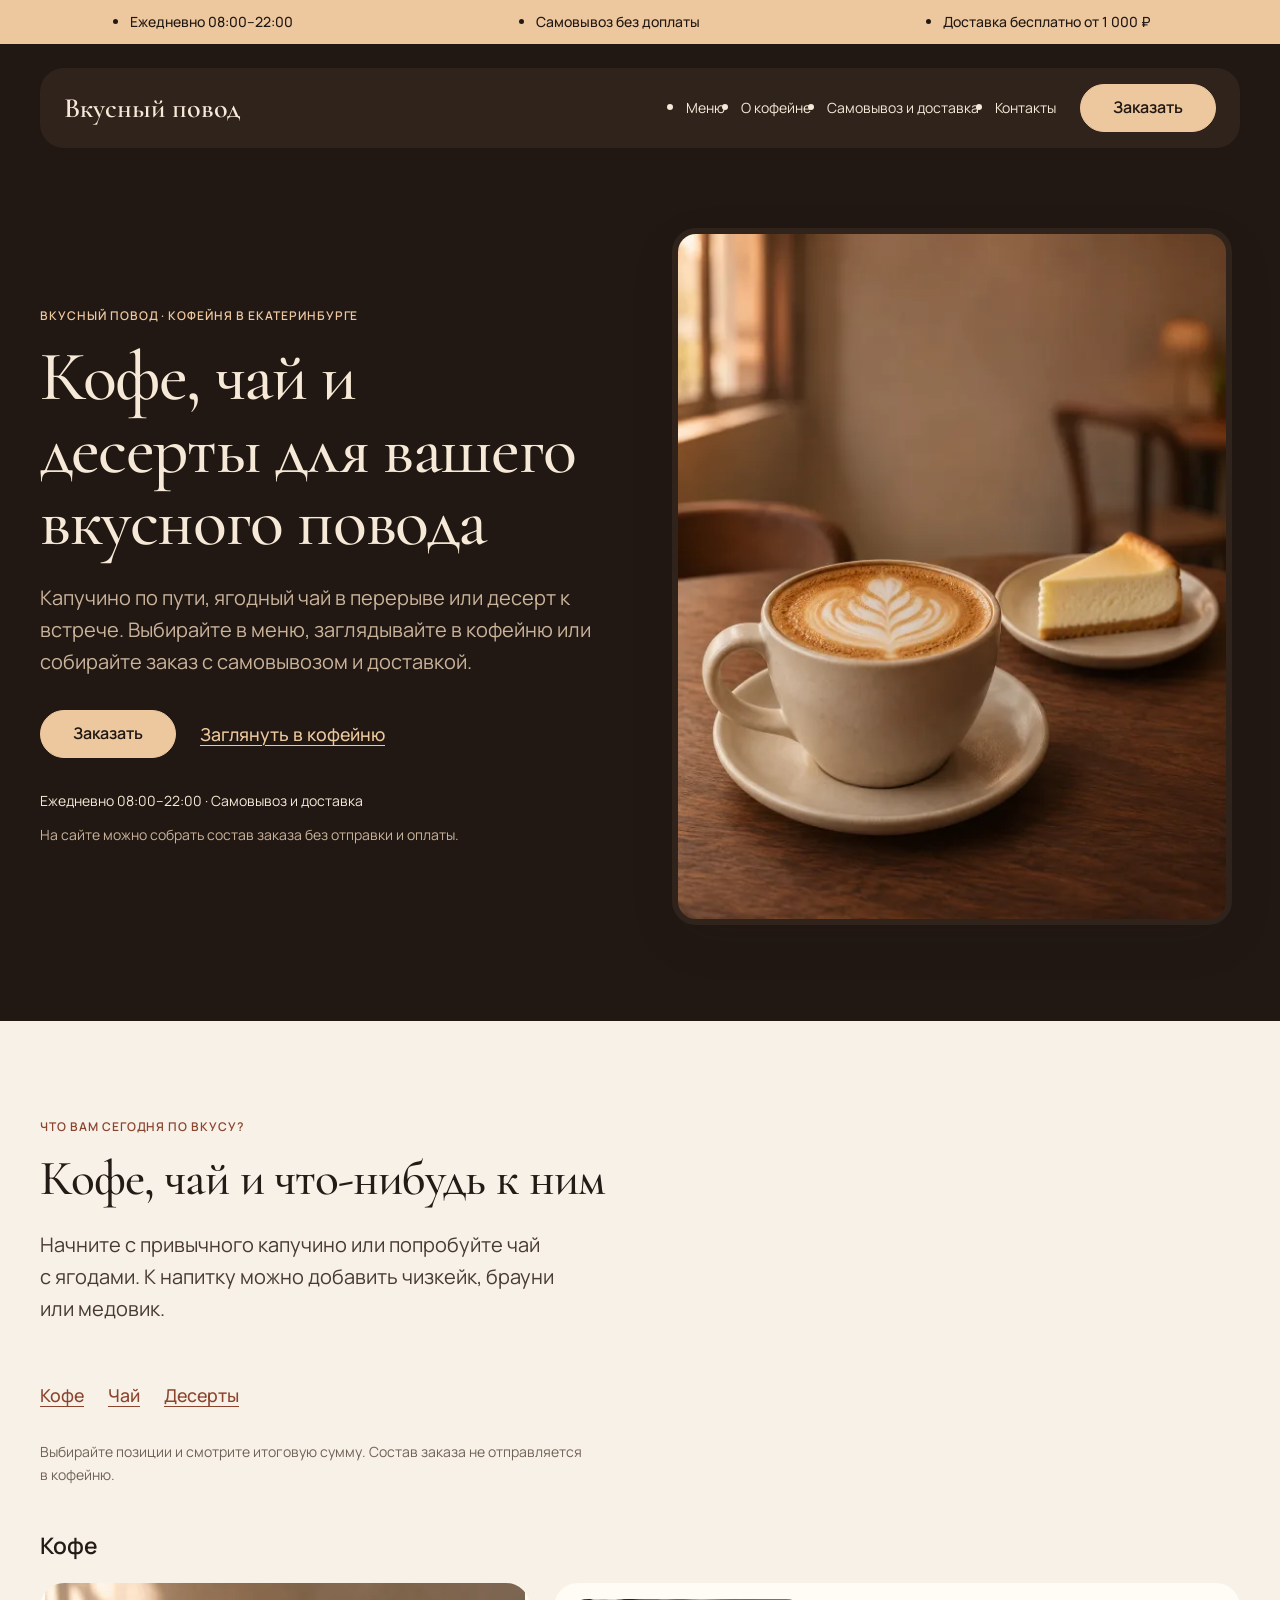
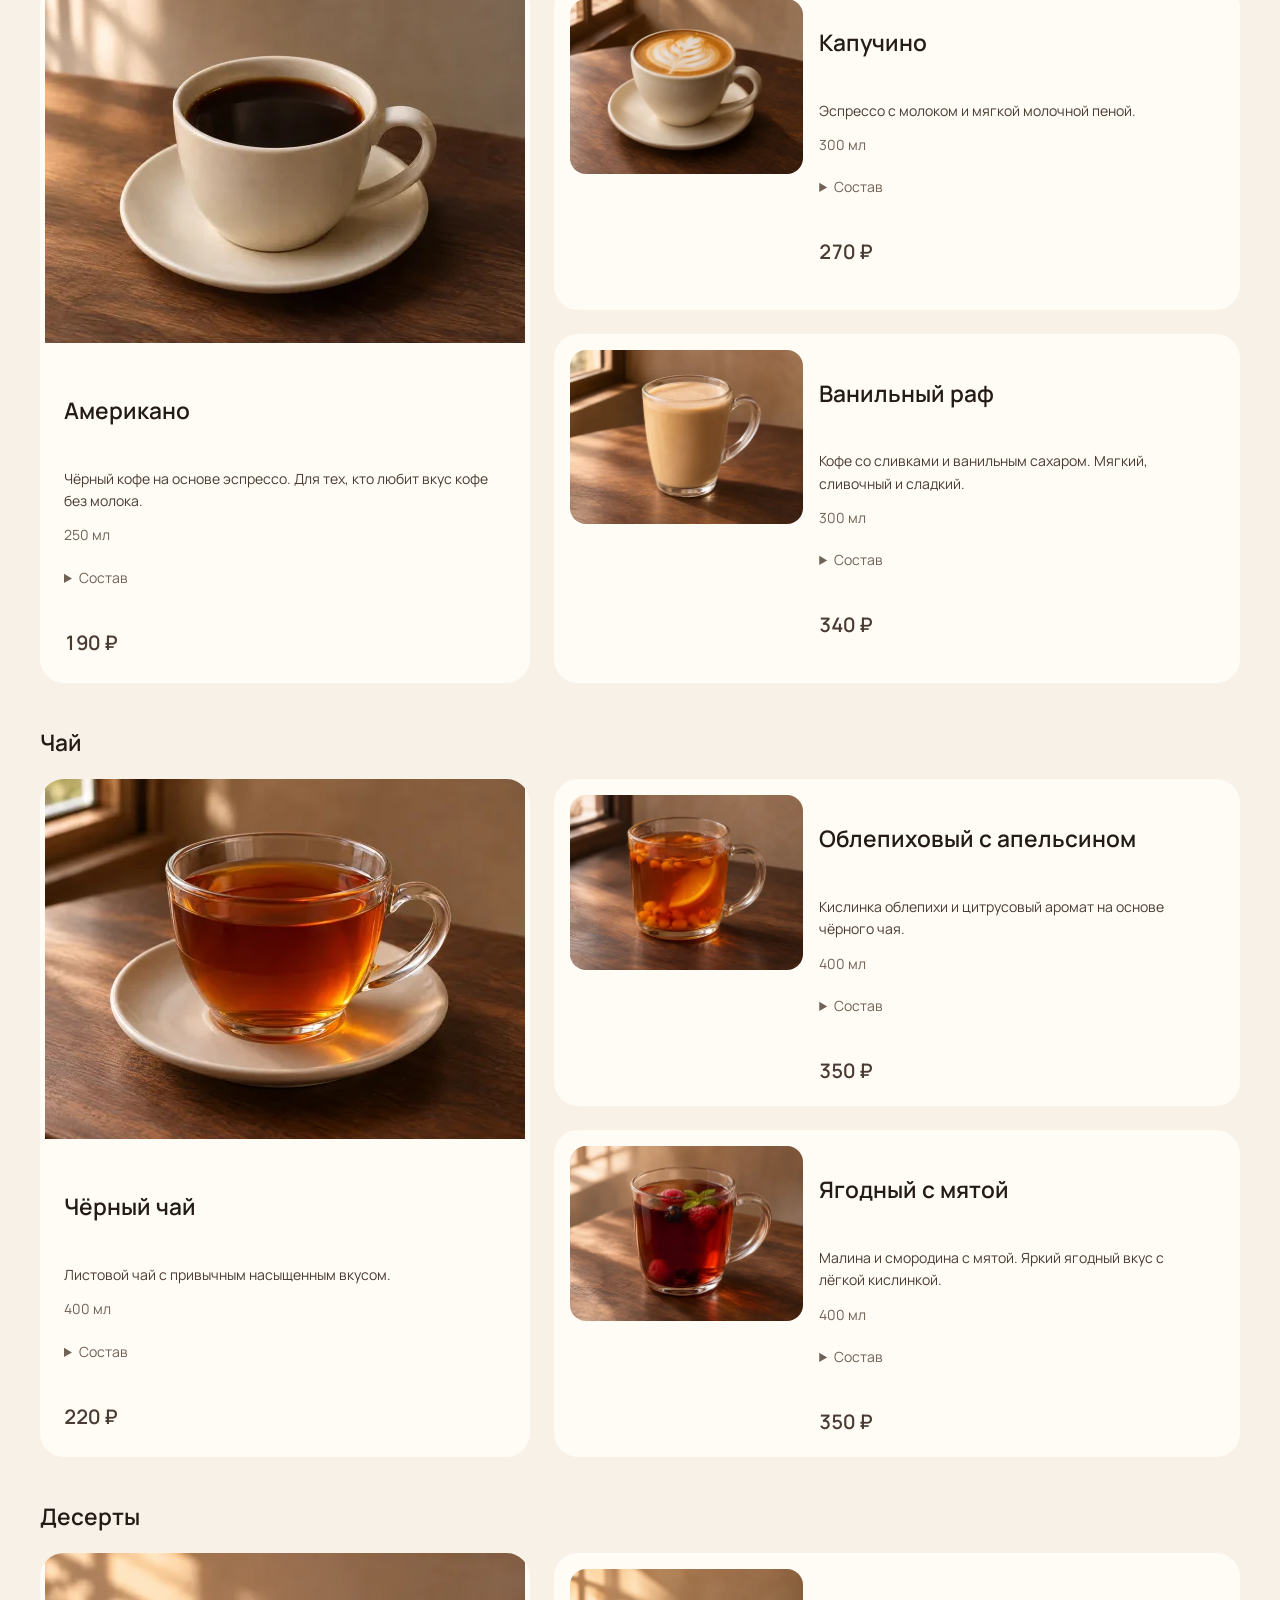
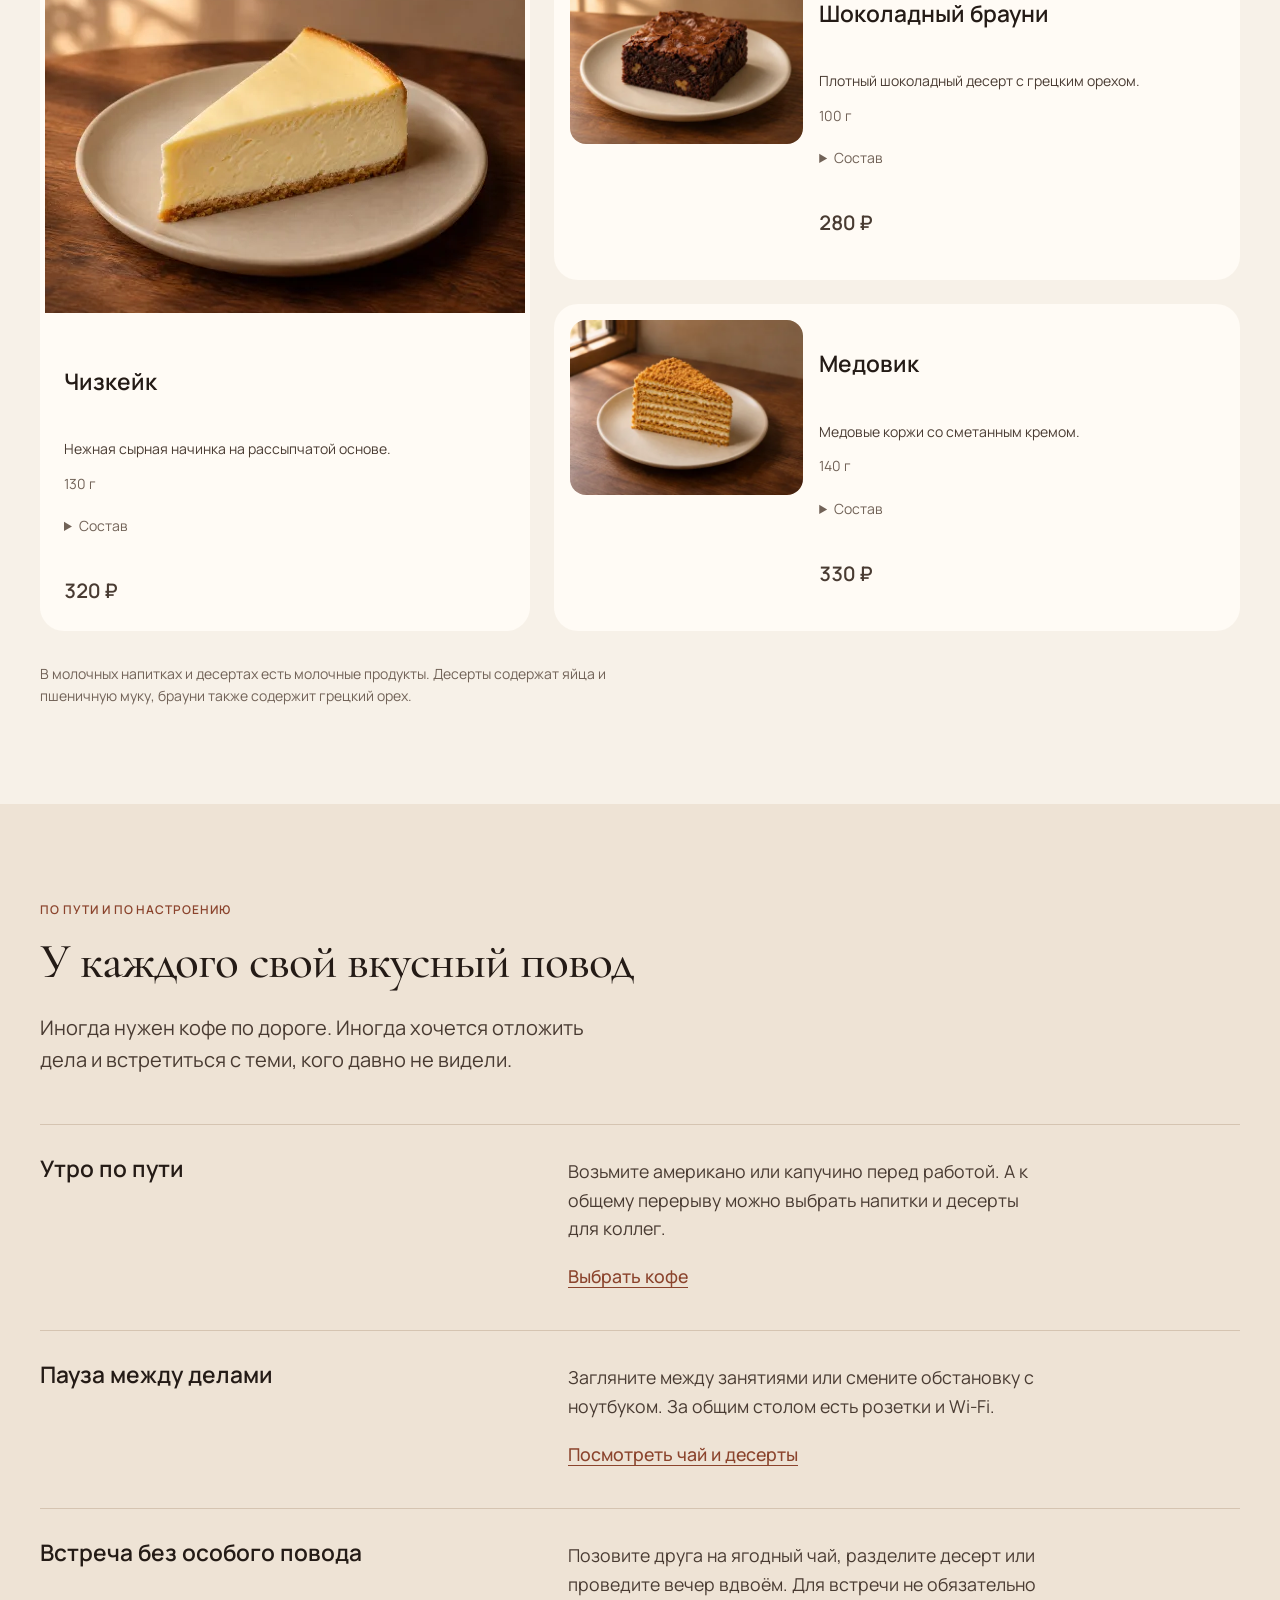
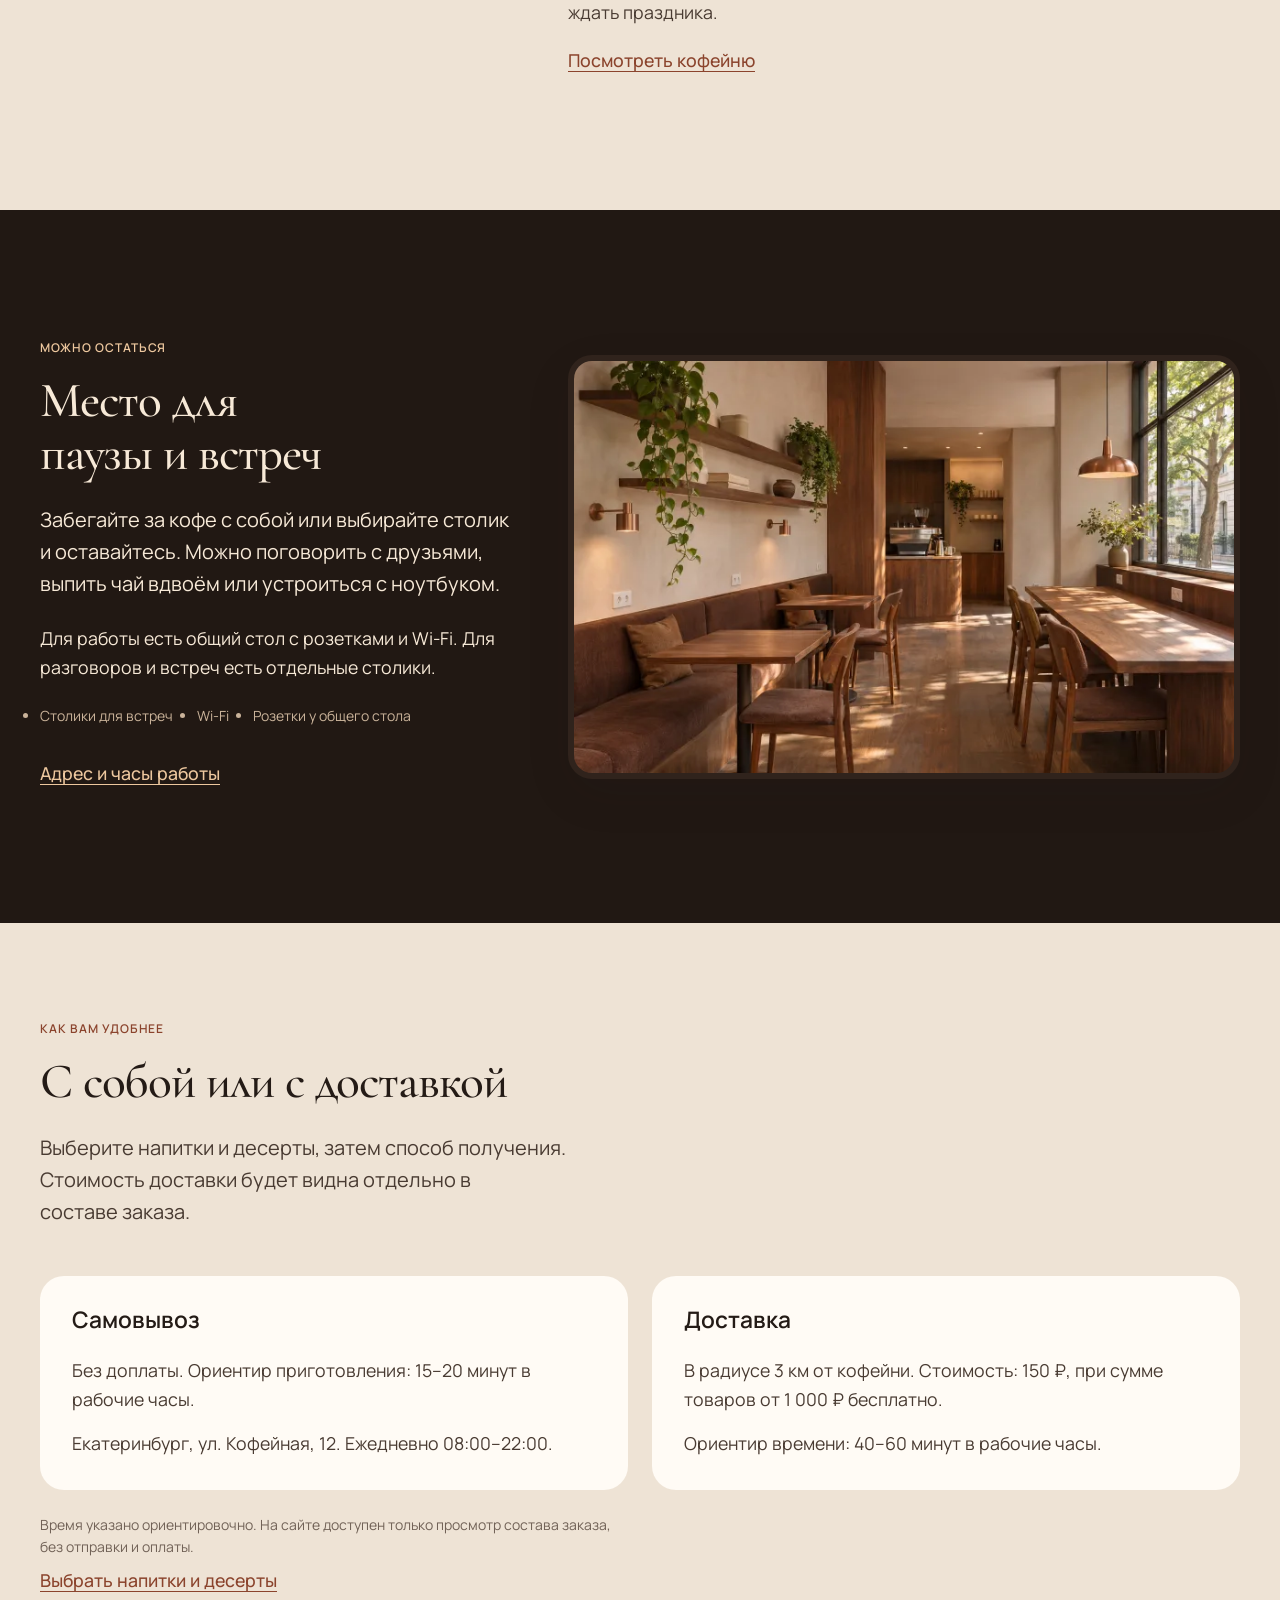
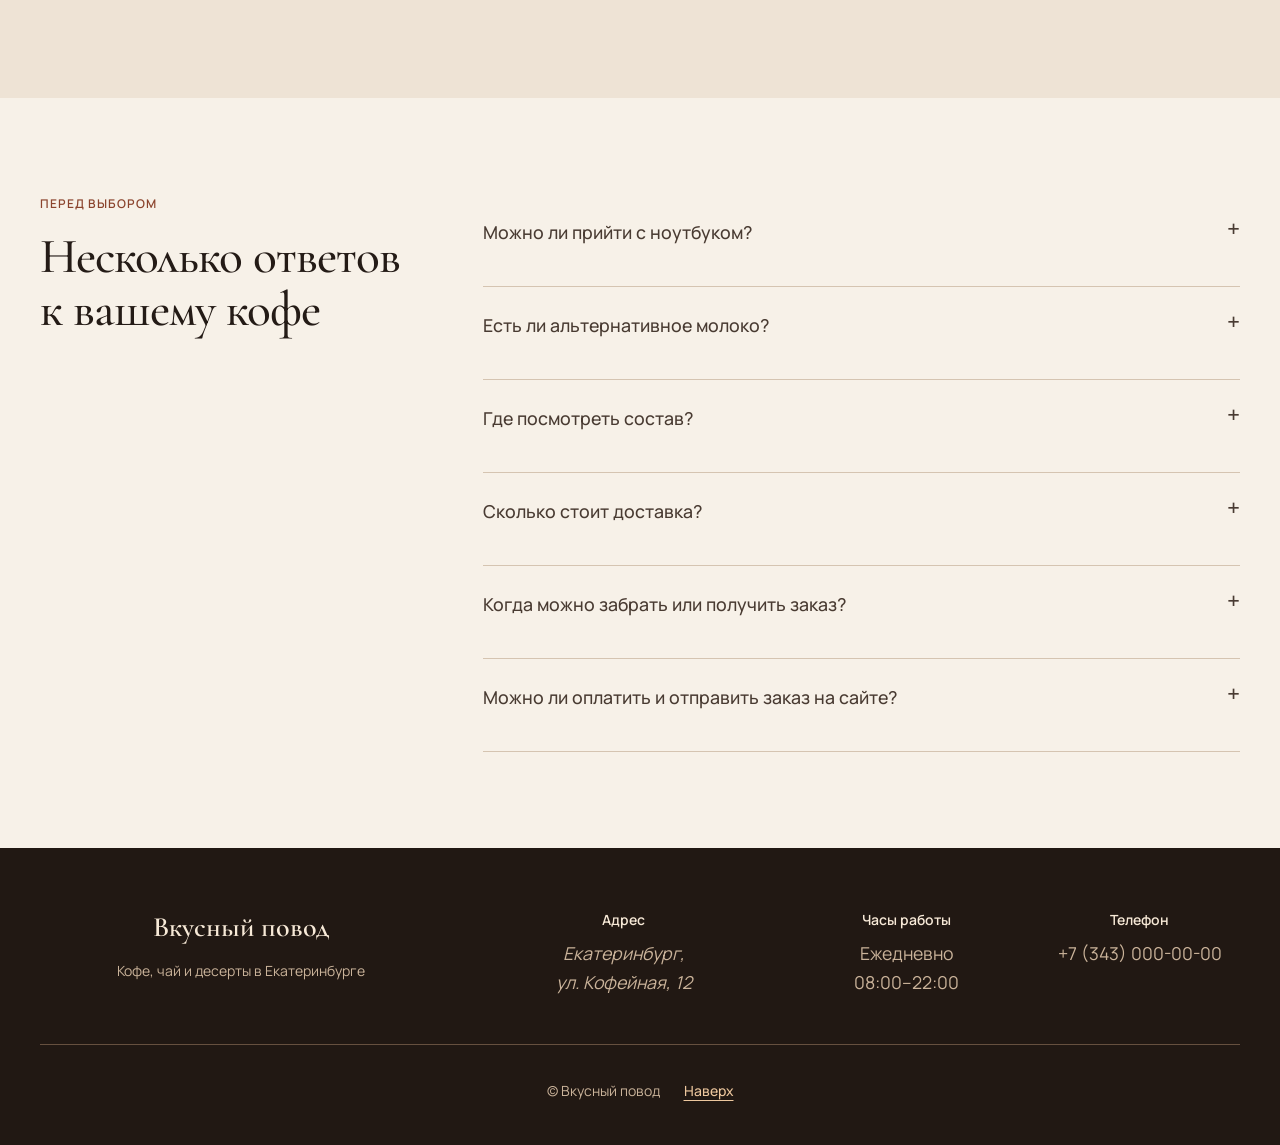
==== commit 50b3ea96: "Build coffee shop landing and prepare GitHub Pages deployment" ====
--- a/index.html
+++ b/index.html
@@ -1,412 +1,1589 @@
 <!DOCTYPE html>
 <html lang="ru">
-<head>
-  <meta charset="UTF-8">
-  <meta name="viewport" content="width=device-width, initial-scale=1">
-  <meta name="description" content="Coffe & Go — кофе по пути, зёрна для домашнего утра и кофейные подарки. Посмотрите меню, выберите вкус и подходящий помол.">
-  <meta name="theme-color" content="#F7F0E6">
-  <title>Coffe & Go — кофе сейчас, любимый вкус домой</title>
-  <link rel="icon" type="image/svg+xml" href="assets/images/favicon.svg">
-  <link rel="stylesheet" href="assets/css/main.css">
-</head>
-<body>
-  <a class="skip-link" href="#main">Перейти к содержимому</a>
-  <header class="site-header" data-site-header>
-    <div class="container site-header__inner">
-      <a class="wordmark" href="#home" aria-label="Coffe & Go — на главную">Coffe &amp; Go<span class="wordmark__dot" aria-hidden="true">.</span></a>
-      <nav class="navigation" id="site-navigation" aria-label="Основная навигация" data-navigation>
-        <a class="navigation__link" href="#menu">Меню</a>
-        <a class="navigation__link" href="#coffee-home">Кофе домой</a>
-        <a class="navigation__link" href="#gifts">Подарки</a>
-        <a class="navigation__link" href="#reviews">Отзывы</a>
-        <a class="navigation__link" href="#faq">Вопросы</a>
-        <a class="navigation__link navigation__link--contact" href="#contacts">Как нас найти <span aria-hidden="true">↗</span></a>
-      </nav>
-      <div class="site-header__actions">
-        <button class="cart-toggle" type="button" data-cart-open aria-label="Открыть корзину, товаров: 0" disabled><img class="cart-toggle__icon" src="assets/images/cart.svg" width="20" height="20" alt=""><span class="cart-toggle__label">Корзина</span><span class="cart-toggle__count" data-cart-count>0</span></button>
-        <button class="site-header__toggle" type="button" aria-expanded="false" aria-controls="site-navigation" aria-label="Открыть меню" data-nav-toggle hidden><span></span><span></span></button>
-      </div>
-    </div>
-  </header>
-  <main id="main">
-    <section class="hero" id="home" aria-labelledby="hero-title">
-      <div class="container hero__inner">
-        <div class="hero__content">
-          <p class="eyebrow">Кофейня · кофе домой · подарки</p>
-          <h1 class="hero__title" id="hero-title">Кофе сейчас.<br>Любимый вкус — домой.</h1>
-          <p class="hero__description">Загляните на чашку и выберите зёрна для дома. Поможем со вкусом и бесплатно смелем под вашу кофеварку.</p>
-          <div class="hero__actions"><a class="button" href="#coffee-home">Выбрать кофе <span aria-hidden="true">↗</span></a><a class="button button--outline" href="#contacts">Как нас найти</a></div>
-          <div class="hero__offer"><p><strong>До 12:00 — капучино 250 мл в подарок</strong><br>при покупке тех же зёрен от 250 г.</p><p class="hero__offer-note">Покупка и оплата в кофейне до 12:00 · Один напиток на чек</p><a class="text-link" href="#faq">Условия предложения <span aria-hidden="true">↗</span></a></div>
-        </div>
-        <div class="hero__visual"><img class="hero__image" src="assets/images/hero.jpg" alt="Капучино с латте-артом и пакет кофе Coffe & Go" width="1536" height="1024" fetchpriority="high" decoding="async"><span class="hero__caption">Ваша маленькая<br>кофейная пауза.</span></div>
-      </div>
-    </section>
-
-    <section class="menu section" id="menu" aria-labelledby="menu-title">
-      <div class="container">
-        <div class="section__heading"><div><p class="eyebrow">В кофейне и с собой</p><h2 class="section__title" id="menu-title">Что будете пить?</h2></div><p class="section__intro">Знакомая классика, новые сочетания<br>и что-нибудь к чашке.</p></div>
-        <div class="menu__filters" role="group" aria-label="Категории меню" data-menu-filters hidden>
-          <button class="menu__filter is-active" type="button" aria-pressed="true" data-menu-filter="featured">Популярное</button>
-          <button class="menu__filter" type="button" aria-pressed="false" data-menu-filter="classic">Классика</button>
-          <button class="menu__filter" type="button" aria-pressed="false" data-menu-filter="author">Авторские</button>
-          <button class="menu__filter" type="button" aria-pressed="false" data-menu-filter="season">Сезонные</button>
-          <button class="menu__filter" type="button" aria-pressed="false" data-menu-filter="cold">Холодный кофе</button>
-          <button class="menu__filter" type="button" aria-pressed="false" data-menu-filter="other">Без кофе</button>
-          <button class="menu__filter" type="button" aria-pressed="false" data-menu-filter="dessert">Десерты</button>
-          <button class="menu__filter" type="button" aria-pressed="false" data-menu-filter="all">Всё меню</button>
-        </div>
-        <div class="menu__grid" data-menu-grid>
-          <article class="menu-card" data-menu-item data-category="classic" data-featured data-product data-product-id="menu-1" data-product-name="Капучино" data-product-price="230" data-product-size="250 мл" data-product-image="assets/images/cappuccino.jpg">
-            <img class="menu-card__image" src="assets/images/cappuccino.jpg" alt="Капучино" width="1254" height="1254" loading="lazy" decoding="async" data-image-fallback="product">
-            <div class="menu-card__body">
-              
-              <h3 class="menu-card__title">Капучино</h3>
-              <p class="menu-card__meta"><span>250 мл</span><strong>230&nbsp;₽</strong></p>
-            <button class="button menu-card__buy" type="button" data-add-to-cart disabled>В корзину <span aria-hidden="true">+</span></button>
+    <head>
+        <meta charset="UTF-8">
+        <meta name="viewport" content="width=device-width, initial-scale=1.0">
+        <meta
+            name="description"
+            content="Кофе от 190 ₽, авторские чаи и десерты в кофейне «Вкусный повод». Меню с ценами, самовывоз и доставка в Екатеринбурге. Соберите состав заказа на сайте.">
+        <meta name="theme-color" content="#211813">
+        <title>Вкусный повод | Кофе, чай и десерты в Екатеринбурге</title>
+        <meta property="og:type" content="website">
+        <meta property="og:site_name" content="Вкусный повод">
+        <meta property="og:locale" content="ru_RU">
+        <meta property="og:title" content="Вкусный повод. Кофе, чай и десерты">
+        <meta
+            property="og:description"
+            content="Повод для утреннего кофе, перерыва и встречи. Посмотрите меню и соберите состав заказа с самовывозом или доставкой.">
+        <meta property="og:image" content="assets/img/og-image.jpg">
+        <meta property="og:image:type" content="image/jpeg">
+        <meta property="og:image:width" content="1200">
+        <meta property="og:image:height" content="630">
+        <meta
+            property="og:image:alt"
+            content="Вкусный повод. Кофе, чай и десерты в Екатеринбурге">
+        <meta name="twitter:card" content="summary_large_image">
+        <script type="application/ld+json">
+            {
+                "@context": "https://schema.org",
+                "@graph": [
+                    {
+                        "@type": "CafeOrCoffeeShop",
+                        "name": "Вкусный повод",
+                        "description": "Кофе, чай и десерты в Екатеринбурге. Самовывоз и доставка.",
+                        "url": "./",
+                        "image": "assets/img/hero/photo_1.webp",
+                        "logo": "assets/icons/icon-512.png",
+                        "address": {
+                            "@type": "PostalAddress",
+                            "streetAddress": "ул. Кофейная, 12",
+                            "addressLocality": "Екатеринбург",
+                            "addressCountry": "RU"
+                        },
+                        "openingHoursSpecification": [
+                            {
+                                "@type": "OpeningHoursSpecification",
+                                "dayOfWeek": [
+                                    "Monday",
+                                    "Tuesday",
+                                    "Wednesday",
+                                    "Thursday",
+                                    "Friday",
+                                    "Saturday",
+                                    "Sunday"
+                                ],
+                                "opens": "08:00",
+                                "closes": "22:00"
+                            }
+                        ],
+                        "priceRange": "190–350 ₽",
+                        "hasMenu": "./#menu"
+                    },
+                    {
+                        "@type": "FAQPage",
+                        "mainEntity": [
+                            {
+                                "@type": "Question",
+                                "name": "Можно ли прийти с ноутбуком?",
+                                "acceptedAnswer": {
+                                    "@type": "Answer",
+                                    "text": "Да. У общего стола есть розетки и Wi-Fi. Мы открыты ежедневно с 08:00 до 22:00"
+                                }
+                            },
+                            {
+                                "@type": "Question",
+                                "name": "Есть ли альтернативное молоко?",
+                                "acceptedAnswer": {
+                                    "@type": "Answer",
+                                    "text": "В текущем меню капучино готовится на обычном молоке, раф на сливках. Замены молока и изменения рецептуры не предусмотрены"
+                                }
+                            },
+                            {
+                                "@type": "Question",
+                                "name": "Где посмотреть состав?",
+                                "acceptedAnswer": {
+                                    "@type": "Answer",
+                                    "text": "У каждой позиции в меню указан состав. Молочные напитки содержат молочные продукты. В десертах есть молочные продукты, яйца и пшеничная мука, в брауни также грецкий орех"
+                                }
+                            },
+                            {
+                                "@type": "Question",
+                                "name": "Сколько стоит доставка?",
+                                "acceptedAnswer": {
+                                    "@type": "Answer",
+                                    "text": "150 ₽ в радиусе 3 км от кофейни. При сумме товаров от 1 000 ₽ доставка бесплатная. При самовывозе доплаты нет"
+                                }
+                            },
+                            {
+                                "@type": "Question",
+                                "name": "Когда можно забрать или получить заказ?",
+                                "acceptedAnswer": {
+                                    "@type": "Answer",
+                                    "text": "Ориентир для самовывоза: 15–20 минут, для доставки: 40–60 минут в рабочие часы. Это ориентиры, а не гарантированное время. Выбор позиций на сайте не оформляет заказ"
+                                }
+                            },
+                            {
+                                "@type": "Question",
+                                "name": "Можно ли оплатить и отправить заказ на сайте?",
+                                "acceptedAnswer": {
+                                    "@type": "Answer",
+                                    "text": "Нет. Здесь можно выбрать позиции, изменить количество и посмотреть итоговую сумму. Состав не отправляется в кофейню, оплата и ввод личных данных не требуются"
+                                }
+                            }
+                        ]
+                    }
+                ]
+            }
+        </script>
+        <link
+            rel="icon"
+            href="assets/icons/favicon.svg?v=f28072225d"
+            type="image/svg+xml"
+            sizes="any">
+        <link
+            rel="apple-touch-icon"
+            href="assets/icons/apple-touch-icon.png?v=7bb3af1282"
+            sizes="180x180">
+        <link rel="manifest" href="manifest.webmanifest?v=9e01f8e11c">
+        <meta name="mobile-web-app-capable" content="yes">
+        <meta name="apple-mobile-web-app-capable" content="yes">
+        <meta name="apple-mobile-web-app-title" content="ВкусныйПовод">
+        <meta name="apple-mobile-web-app-status-bar-style" content="black-translucent">
+        <link
+            rel="preload"
+            href="assets/fonts/cormorant-garamond-cyrillic.woff2"
+            as="font"
+            type="font/woff2"
+            crossorigin>
+        <link
+            rel="preload"
+            href="assets/fonts/manrope-cyrillic.woff2"
+            as="font"
+            type="font/woff2"
+            crossorigin>
+        <link rel="stylesheet" href="assets/css/main.css">
+        <script type="module" src="assets/js/main.js"></script>
+    </head>
+    <body id="top">
+        <a class="skip-link" href="#main">Перейти к содержимому</a>
+        <header class="site-header dark-mode" data-site-header>
+            <aside
+                class="announcement-bar"
+                data-announcement-bar
+                aria-label="Информация кофейни"
+                tabindex="0"
+            >
+                <p class="sr-only">
+                    Ежедневно 08:00–22:00. Самовывоз без доплаты. Доставка бесплатно от 1 000 ₽.
+                </p>
+                <div class="announcement-bar__viewport">
+                    <div class="announcement-bar__track">
+                        <ul class="announcement-bar__group" aria-hidden="true">
+                            <li>Ежедневно 08:00–22:00</li>
+                            <li>Самовывоз без доплаты</li>
+                            <li>Доставка бесплатно от 1 000 ₽</li>
+                        </ul>
+                        <ul
+                            class="announcement-bar__group announcement-bar__group--duplicate"
+                            aria-hidden="true"
+                        >
+                            <li>Ежедневно 08:00–22:00</li>
+                            <li>Самовывоз без доплаты</li>
+                            <li>Доставка бесплатно от 1 000 ₽</li>
+                        </ul>
+                    </div>
+                </div>
+            </aside>
+            <div class="site-header__panel">
+                <div class="container">
+                    <div class="site-header__inner">
+                        <a class="brand" href="#top">
+                            <span class="brand__name">Вкусный повод</span>
+                        </a>
+                        <nav
+                            class="site-header__nav"
+                            id="site-navigation"
+                            aria-label="Основная навигация"
+                            data-navigation
+                        >
+                            <ul class="site-header__list">
+                                <li><a class="site-header__link" href="#menu">Меню</a></li>
+                                <li><a class="site-header__link" href="#space">О кофейне</a></li>
+                                <li>
+                                    <a class="site-header__link" href="#delivery"
+                                        >Самовывоз и доставка</a
+                                    >
+                                </li>
+                                <li><a class="site-header__link" href="#contacts">Контакты</a></li>
+                            </ul>
+                        </nav>
+                        <button
+                            class="site-header__order"
+                            type="button"
+                            data-order-open
+                            aria-haspopup="dialog"
+                            aria-controls="order"
+                            hidden
+                        >
+<svg width="24" height="24" viewBox="0 0 24 24" fill="none" stroke="currentColor" stroke-width="1.5" aria-hidden="true" focusable="false"><path d="M5 7h14l1 14H4L5 7Zm4 0V5a3 3 0 0 1 6 0v2"/></svg>
+                            <span class="site-header__order-label">Корзина</span
+                            ><output
+                                class="site-header__count"
+                                data-order-counter
+                                aria-label="Позиций в заказе: 0"
+                                >0</output
+                            >
+                        </button>
+                        <a class="btn btn--primary site-header__cta" href="#menu">Заказать</a>
+                        <button
+                            class="site-header__toggle"
+                            type="button"
+                            aria-label="Открыть меню"
+                            aria-expanded="false"
+                            aria-controls="site-navigation"
+                            data-navigation-toggle
+                            data-label-open="Открыть меню"
+                            data-label-close="Закрыть меню"
+                            hidden
+                        >
+                            <svg
+                                width="24"
+                                height="24"
+                                viewBox="0 0 24 24"
+                                fill="none"
+                                stroke="currentColor"
+                                stroke-width="1.5"
+                                aria-hidden="true"
+                                focusable="false"
+                            >
+                                <path d="M4 7h16M4 12h16M4 17h16" />
+                            </svg>
+                        </button>
+                    </div>
+                </div>
             </div>
-          </article>
-          <article class="menu-card" data-menu-item data-category="classic" data-featured data-product data-product-id="menu-2" data-product-name="Латте" data-product-price="270" data-product-size="350 мл" data-product-image="assets/images/product-placeholder.jpg">
-            <img class="menu-card__image" src="assets/images/product-placeholder.jpg" alt="Изображение товара отсутствует" width="1254" height="1254" loading="lazy" decoding="async" data-image-fallback="product">
-            <div class="menu-card__body">
-              
-              <h3 class="menu-card__title">Латте</h3>
-              <p class="menu-card__meta"><span>350 мл</span><strong>270&nbsp;₽</strong></p>
-            <button class="button menu-card__buy" type="button" data-add-to-cart disabled>В корзину <span aria-hidden="true">+</span></button>
+        </header>
+        <div
+            class="site-header__spacer dark-mode"
+            data-header-spacer
+            aria-hidden="true"
+            hidden
+        ></div>
+        <main id="main" tabindex="-1">
+            <section class="hero dark-mode" id="welcome" aria-labelledby="hero-title">
+                <div class="container hero__inner">
+                    <div class="hero__copy">
+                        <p class="section__eyebrow">Вкусный повод · кофейня в Екатеринбурге</p>
+                        <h1 class="hero__title" id="hero-title">
+                            Кофе, чай и десерты для вашего вкусного повода
+                        </h1>
+                        <p class="hero__lead">
+                            Капучино по пути, ягодный чай в перерыве или десерт к встрече. Выбирайте
+                            в меню, заглядывайте в кофейню или собирайте заказ с самовывозом и
+                            доставкой.
+                        </p>
+                        <div class="hero__actions">
+                            <a class="btn btn--primary" href="#menu">Заказать</a
+                            ><a class="text-link" href="#space">Заглянуть в кофейню</a>
+                        </div>
+                        <p class="hero__facts">Ежедневно 08:00–22:00 · Самовывоз и доставка</p>
+                        <p class="hero__note">
+                            На сайте можно собрать состав заказа без отправки и оплаты.
+                        </p>
+                    </div>
+                    <figure class="hero__visual media-frame">
+                        <img
+                            class="media-frame__image"
+                            src="assets/img/hero/photo_1.webp"
+                            srcset="
+                                assets/img/hero/photo_1.webp    1x,
+                                assets/img/hero/photo_1@2x.webp 2x
+                            "
+                            width="560"
+                            height="700"
+                            alt="Капучино и чизкейк на деревянном столе"
+                            loading="eager"
+                            fetchpriority="high">
+                    </figure>
+                </div>
+            </section>
+            <section class="section menu" id="menu" aria-labelledby="menu-title">
+                <div class="container">
+                    <div class="menu__intro">
+                        <div>
+                            <p class="section__eyebrow">Что вам сегодня по вкусу?</p>
+                            <h2
+                                class="section__title"
+                                id="menu-title"
+                                data-order-menu-focus
+                                tabindex="-1"
+                            >
+                                Кофе, чай и что-нибудь к ним
+                            </h2>
+                            <p class="section__lead">
+                                Начните с привычного капучино или попробуйте чай с ягодами. К
+                                напитку можно добавить чизкейк, брауни или медовик.
+                            </p>
+                        </div>
+                    </div>
+                    <nav class="menu__categories" aria-label="Категории меню">
+                        <a class="text-link" href="#coffee">Кофе</a
+                        ><a class="text-link" href="#tea">Чай</a
+                        ><a class="text-link" href="#desserts">Десерты</a>
+                    </nav>
+                    <p class="menu__note">
+                        Выбирайте позиции и смотрите итоговую сумму. Состав заказа не отправляется в
+                        кофейню.
+                    </p>
+                    <noscript
+                        ><p class="menu__note">
+                            Для выбора позиций включите JavaScript. Меню, составы и цены доступны
+                            без него.
+                        </p></noscript
+                    >
+                    <div class="menu__category" id="coffee">
+                        <h3 class="menu__category-title">Кофе</h3>
+                        <ul class="menu__products">
+                            <li
+                                class="product-card product-card--featured"
+                                data-product="americano"
+                            >
+                                <img
+                                    class="product-card__image"
+                                    src="assets/img/menu/photo_1.webp"
+                                    srcset="
+                                        assets/img/menu/photo_1.webp    1x,
+                                        assets/img/menu/photo_1@2x.webp 2x
+                                    "
+                                    width="480"
+                                    height="360"
+                                    alt="Американо в керамической чашке"
+                                    loading="lazy">
+                                <article
+                                    class="product-card__body"
+                                    aria-labelledby="product-americano"
+                                >
+                                    <h4
+                                        class="product-card__title"
+                                        id="product-americano"
+                                        data-product-name
+                                    >
+                                        Американо
+                                    </h4>
+                                    <p class="product-card__description">
+                                        Чёрный кофе на основе эспрессо. Для тех, кто любит вкус кофе
+                                        без молока.
+                                    </p>
+                                    <p class="product-card__portion">250 мл</p>
+                                    <details class="product-card__ingredients">
+                                        <summary>Состав</summary>
+                                        <p>Эспрессо, вода.</p>
+                                    </details>
+                                    <div class="product-card__bottom">
+                                        <data
+                                            class="product-card__price"
+                                            value="190"
+                                            data-unit-price
+                                            >190 ₽</data
+                                        ><button
+                                            class="btn btn--secondary"
+                                            type="button"
+                                            data-order-add="americano"
+                                            aria-label="Добавить в заказ: Американо"
+                                            hidden
+                                        >
+                                            Добавить
+                                        </button>
+                                    </div>
+                                </article>
+                            </li>
+                            <li
+                                class="product-card product-card--compact"
+                                data-product="cappuccino"
+                            >
+                                <img
+                                    class="product-card__image"
+                                    src="assets/img/menu/photo_2.webp"
+                                    srcset="
+                                        assets/img/menu/photo_2.webp    1x,
+                                        assets/img/menu/photo_2@2x.webp 2x
+                                    "
+                                    width="480"
+                                    height="360"
+                                    alt="Капучино с молочной пеной"
+                                    loading="lazy">
+                                <article
+                                    class="product-card__body"
+                                    aria-labelledby="product-cappuccino"
+                                >
+                                    <h4
+                                        class="product-card__title"
+                                        id="product-cappuccino"
+                                        data-product-name
+                                    >
+                                        Капучино
+                                    </h4>
+                                    <p class="product-card__description">
+                                        Эспрессо с молоком и мягкой молочной пеной.
+                                    </p>
+                                    <p class="product-card__portion">300 мл</p>
+                                    <details class="product-card__ingredients">
+                                        <summary>Состав</summary>
+                                        <p>Эспрессо, молоко.</p>
+                                    </details>
+                                    <div class="product-card__bottom">
+                                        <data
+                                            class="product-card__price"
+                                            value="270"
+                                            data-unit-price
+                                            >270 ₽</data
+                                        ><button
+                                            class="btn btn--secondary"
+                                            type="button"
+                                            data-order-add="cappuccino"
+                                            aria-label="Добавить в заказ: Капучино"
+                                            hidden
+                                        >
+                                            Добавить
+                                        </button>
+                                    </div>
+                                </article>
+                            </li>
+                            <li
+                                class="product-card product-card--compact"
+                                data-product="vanilla-raf"
+                            >
+                                <img
+                                    class="product-card__image"
+                                    src="assets/img/menu/photo_3.webp"
+                                    srcset="
+                                        assets/img/menu/photo_3.webp    1x,
+                                        assets/img/menu/photo_3@2x.webp 2x
+                                    "
+                                    width="480"
+                                    height="360"
+                                    alt="Ванильный раф в стеклянном стакане"
+                                    loading="lazy">
+                                <article
+                                    class="product-card__body"
+                                    aria-labelledby="product-vanilla-raf"
+                                >
+                                    <h4
+                                        class="product-card__title"
+                                        id="product-vanilla-raf"
+                                        data-product-name
+                                    >
+                                        Ванильный раф
+                                    </h4>
+                                    <p class="product-card__description">
+                                        Кофе со сливками и ванильным сахаром. Мягкий, сливочный и
+                                        сладкий.
+                                    </p>
+                                    <p class="product-card__portion">300 мл</p>
+                                    <details class="product-card__ingredients">
+                                        <summary>Состав</summary>
+                                        <p>Эспрессо, сливки, ванильный сахар.</p>
+                                    </details>
+                                    <div class="product-card__bottom">
+                                        <data
+                                            class="product-card__price"
+                                            value="340"
+                                            data-unit-price
+                                            >340 ₽</data
+                                        ><button
+                                            class="btn btn--secondary"
+                                            type="button"
+                                            data-order-add="vanilla-raf"
+                                            aria-label="Добавить в заказ: Ванильный раф"
+                                            hidden
+                                        >
+                                            Добавить
+                                        </button>
+                                    </div>
+                                </article>
+                            </li>
+                        </ul>
+                    </div>
+                    <div class="menu__category" id="tea">
+                        <h3 class="menu__category-title">Чай</h3>
+                        <ul class="menu__products">
+                            <li
+                                class="product-card product-card--featured"
+                                data-product="black-tea"
+                            >
+                                <img
+                                    class="product-card__image"
+                                    src="assets/img/menu/photo_4.webp"
+                                    srcset="
+                                        assets/img/menu/photo_4.webp    1x,
+                                        assets/img/menu/photo_4@2x.webp 2x
+                                    "
+                                    width="480"
+                                    height="360"
+                                    alt="Чёрный чай в прозрачной чашке"
+                                    loading="lazy">
+                                <article
+                                    class="product-card__body"
+                                    aria-labelledby="product-black-tea"
+                                >
+                                    <h4
+                                        class="product-card__title"
+                                        id="product-black-tea"
+                                        data-product-name
+                                    >
+                                        Чёрный чай
+                                    </h4>
+                                    <p class="product-card__description">
+                                        Листовой чай с привычным насыщенным вкусом.
+                                    </p>
+                                    <p class="product-card__portion">400 мл</p>
+                                    <details class="product-card__ingredients">
+                                        <summary>Состав</summary>
+                                        <p>Чёрный листовой чай, вода.</p>
+                                    </details>
+                                    <div class="product-card__bottom">
+                                        <data
+                                            class="product-card__price"
+                                            value="220"
+                                            data-unit-price
+                                            >220 ₽</data
+                                        ><button
+                                            class="btn btn--secondary"
+                                            type="button"
+                                            data-order-add="black-tea"
+                                            aria-label="Добавить в заказ: Чёрный чай"
+                                            hidden
+                                        >
+                                            Добавить
+                                        </button>
+                                    </div>
+                                </article>
+                            </li>
+                            <li
+                                class="product-card product-card--compact"
+                                data-product="sea-buckthorn-tea"
+                            >
+                                <img
+                                    class="product-card__image"
+                                    src="assets/img/menu/photo_5.webp"
+                                    srcset="
+                                        assets/img/menu/photo_5.webp    1x,
+                                        assets/img/menu/photo_5@2x.webp 2x
+                                    "
+                                    width="480"
+                                    height="360"
+                                    alt="Облепиховый чай с апельсином"
+                                    loading="lazy">
+                                <article
+                                    class="product-card__body"
+                                    aria-labelledby="product-sea-buckthorn-tea"
+                                >
+                                    <h4
+                                        class="product-card__title"
+                                        id="product-sea-buckthorn-tea"
+                                        data-product-name
+                                    >
+                                        Облепиховый с апельсином
+                                    </h4>
+                                    <p class="product-card__description">
+                                        Кислинка облепихи и цитрусовый аромат на основе чёрного чая.
+                                    </p>
+                                    <p class="product-card__portion">400 мл</p>
+                                    <details class="product-card__ingredients">
+                                        <summary>Состав</summary>
+                                        <p>Чёрный чай, облепиха, апельсин, сахар, вода.</p>
+                                    </details>
+                                    <div class="product-card__bottom">
+                                        <data
+                                            class="product-card__price"
+                                            value="350"
+                                            data-unit-price
+                                            >350 ₽</data
+                                        ><button
+                                            class="btn btn--secondary"
+                                            type="button"
+                                            data-order-add="sea-buckthorn-tea"
+                                            aria-label="Добавить в заказ: Облепиховый с апельсином"
+                                            hidden
+                                        >
+                                            Добавить
+                                        </button>
+                                    </div>
+                                </article>
+                            </li>
+                            <li
+                                class="product-card product-card--compact"
+                                data-product="berry-mint-tea"
+                            >
+                                <img
+                                    class="product-card__image"
+                                    src="assets/img/menu/photo_6.webp"
+                                    srcset="
+                                        assets/img/menu/photo_6.webp    1x,
+                                        assets/img/menu/photo_6@2x.webp 2x
+                                    "
+                                    width="480"
+                                    height="360"
+                                    alt="Ягодный чай с малиной, смородиной и мятой"
+                                    loading="lazy">
+                                <article
+                                    class="product-card__body"
+                                    aria-labelledby="product-berry-mint-tea"
+                                >
+                                    <h4
+                                        class="product-card__title"
+                                        id="product-berry-mint-tea"
+                                        data-product-name
+                                    >
+                                        Ягодный с мятой
+                                    </h4>
+                                    <p class="product-card__description">
+                                        Малина и смородина с мятой. Яркий ягодный вкус с лёгкой
+                                        кислинкой.
+                                    </p>
+                                    <p class="product-card__portion">400 мл</p>
+                                    <details class="product-card__ingredients">
+                                        <summary>Состав</summary>
+                                        <p>Чёрный чай, малина, смородина, мята, сахар, вода.</p>
+                                    </details>
+                                    <div class="product-card__bottom">
+                                        <data
+                                            class="product-card__price"
+                                            value="350"
+                                            data-unit-price
+                                            >350 ₽</data
+                                        ><button
+                                            class="btn btn--secondary"
+                                            type="button"
+                                            data-order-add="berry-mint-tea"
+                                            aria-label="Добавить в заказ: Ягодный с мятой"
+                                            hidden
+                                        >
+                                            Добавить
+                                        </button>
+                                    </div>
+                                </article>
+                            </li>
+                        </ul>
+                    </div>
+                    <div class="menu__category" id="desserts">
+                        <h3 class="menu__category-title">Десерты</h3>
+                        <ul class="menu__products">
+                            <li
+                                class="product-card product-card--featured"
+                                data-product="cheesecake"
+                            >
+                                <img
+                                    class="product-card__image"
+                                    src="assets/img/menu/photo_7.webp"
+                                    srcset="
+                                        assets/img/menu/photo_7.webp    1x,
+                                        assets/img/menu/photo_7@2x.webp 2x
+                                    "
+                                    width="480"
+                                    height="360"
+                                    alt="Кусочек чизкейка на светлой тарелке"
+                                    loading="lazy">
+                                <article
+                                    class="product-card__body"
+                                    aria-labelledby="product-cheesecake"
+                                >
+                                    <h4
+                                        class="product-card__title"
+                                        id="product-cheesecake"
+                                        data-product-name
+                                    >
+                                        Чизкейк
+                                    </h4>
+                                    <p class="product-card__description">
+                                        Нежная сырная начинка на рассыпчатой основе.
+                                    </p>
+                                    <p class="product-card__portion">130 г</p>
+                                    <details class="product-card__ingredients">
+                                        <summary>Состав</summary>
+                                        <p>
+                                            Сливочный сыр, сливки, яйца, пшеничная мука, сливочное
+                                            масло, сахар.
+                                        </p>
+                                    </details>
+                                    <div class="product-card__bottom">
+                                        <data
+                                            class="product-card__price"
+                                            value="320"
+                                            data-unit-price
+                                            >320 ₽</data
+                                        ><button
+                                            class="btn btn--secondary"
+                                            type="button"
+                                            data-order-add="cheesecake"
+                                            aria-label="Добавить в заказ: Чизкейк"
+                                            hidden
+                                        >
+                                            Добавить
+                                        </button>
+                                    </div>
+                                </article>
+                            </li>
+                            <li class="product-card product-card--compact" data-product="brownie">
+                                <img
+                                    class="product-card__image"
+                                    src="assets/img/menu/photo_8.webp"
+                                    srcset="
+                                        assets/img/menu/photo_8.webp    1x,
+                                        assets/img/menu/photo_8@2x.webp 2x
+                                    "
+                                    width="480"
+                                    height="360"
+                                    alt="Шоколадный брауни с грецким орехом"
+                                    loading="lazy">
+                                <article
+                                    class="product-card__body"
+                                    aria-labelledby="product-brownie"
+                                >
+                                    <h4
+                                        class="product-card__title"
+                                        id="product-brownie"
+                                        data-product-name
+                                    >
+                                        Шоколадный брауни
+                                    </h4>
+                                    <p class="product-card__description">
+                                        Плотный шоколадный десерт с грецким орехом.
+                                    </p>
+                                    <p class="product-card__portion">100 г</p>
+                                    <details class="product-card__ingredients">
+                                        <summary>Состав</summary>
+                                        <p>
+                                            Шоколад (какао, какао-масло, сахар), сливочное масло,
+                                            яйца, пшеничная мука, сахар, грецкий орех.
+                                        </p>
+                                    </details>
+                                    <div class="product-card__bottom">
+                                        <data
+                                            class="product-card__price"
+                                            value="280"
+                                            data-unit-price
+                                            >280 ₽</data
+                                        ><button
+                                            class="btn btn--secondary"
+                                            type="button"
+                                            data-order-add="brownie"
+                                            aria-label="Добавить в заказ: Шоколадный брауни"
+                                            hidden
+                                        >
+                                            Добавить
+                                        </button>
+                                    </div>
+                                </article>
+                            </li>
+                            <li
+                                class="product-card product-card--compact"
+                                data-product="honey-cake"
+                            >
+                                <img
+                                    class="product-card__image"
+                                    src="assets/img/menu/photo_9.webp"
+                                    srcset="
+                                        assets/img/menu/photo_9.webp    1x,
+                                        assets/img/menu/photo_9@2x.webp 2x
+                                    "
+                                    width="480"
+                                    height="360"
+                                    alt="Кусочек медовика со сметанным кремом"
+                                    loading="lazy">
+                                <article
+                                    class="product-card__body"
+                                    aria-labelledby="product-honey-cake"
+                                >
+                                    <h4
+                                        class="product-card__title"
+                                        id="product-honey-cake"
+                                        data-product-name
+                                    >
+                                        Медовик
+                                    </h4>
+                                    <p class="product-card__description">
+                                        Медовые коржи со сметанным кремом.
+                                    </p>
+                                    <p class="product-card__portion">140 г</p>
+                                    <details class="product-card__ingredients">
+                                        <summary>Состав</summary>
+                                        <p>
+                                            Мёд, пшеничная мука, яйца, сливочное масло, сметана,
+                                            сахар.
+                                        </p>
+                                    </details>
+                                    <div class="product-card__bottom">
+                                        <data
+                                            class="product-card__price"
+                                            value="330"
+                                            data-unit-price
+                                            >330 ₽</data
+                                        ><button
+                                            class="btn btn--secondary"
+                                            type="button"
+                                            data-order-add="honey-cake"
+                                            aria-label="Добавить в заказ: Медовик"
+                                            hidden
+                                        >
+                                            Добавить
+                                        </button>
+                                    </div>
+                                </article>
+                            </li>
+                        </ul>
+                    </div>
+                    <div class="menu__footer">
+                        <p class="section__note">
+                            В молочных напитках и десертах есть молочные продукты. Десерты содержат
+                            яйца и пшеничную муку, брауни также содержит грецкий орех.
+                        </p>
+                        <button
+                            class="text-link text-link--button"
+                            type="button"
+                            data-order-open
+                            aria-haspopup="dialog"
+                            aria-controls="order"
+                            hidden
+                        >
+                            Посмотреть состав заказа
+                        </button>
+                    </div>
+                </div>
+            </section>
+            <section
+                class="section section--surface occasions"
+                id="occasions"
+                aria-labelledby="occasions-title"
+            >
+                <div class="container">
+                    <p class="section__eyebrow">По пути и по настроению</p>
+                    <h2 class="section__title" id="occasions-title">
+                        У каждого свой вкусный повод
+                    </h2>
+                    <p class="section__lead">
+                        Иногда нужен кофе по дороге. Иногда хочется отложить дела и встретиться с
+                        теми, кого давно не видели.
+                    </p>
+                    <ul class="occasions__list">
+                        <li class="occasions__item">
+                            <h3 class="occasions__title">Утро по пути</h3>
+                            <div class="occasions__copy">
+                                <p>
+                                    Возьмите американо или капучино перед работой. А к общему
+                                    перерыву можно выбрать напитки и десерты для коллег.
+                                </p>
+                                <a class="text-link" href="#coffee">Выбрать кофе</a>
+                            </div>
+                        </li>
+                        <li class="occasions__item">
+                            <h3 class="occasions__title">Пауза между делами</h3>
+                            <div class="occasions__copy">
+                                <p>
+                                    Загляните между занятиями или смените обстановку с ноутбуком. За
+                                    общим столом есть розетки и Wi-Fi.
+                                </p>
+                                <a class="text-link" href="#tea">Посмотреть чай и десерты</a>
+                            </div>
+                        </li>
+                        <li class="occasions__item">
+                            <h3 class="occasions__title">Встреча без особого повода</h3>
+                            <div class="occasions__copy">
+                                <p>
+                                    Позовите друга на ягодный чай, разделите десерт или проведите
+                                    вечер вдвоём. Для встречи не обязательно ждать праздника.
+                                </p>
+                                <a class="text-link" href="#space">Посмотреть кофейню</a>
+                            </div>
+                        </li>
+                    </ul>
+                </div>
+            </section>
+            <section class="section space dark-mode" id="space" aria-labelledby="space-title">
+                <div class="container space__inner">
+                    <div class="space__copy">
+                        <p class="section__eyebrow">Можно остаться</p>
+                        <h2 class="section__title" id="space-title">Место для паузы и встреч</h2>
+                        <p class="section__lead">
+                            Забегайте за кофе с собой или выбирайте столик и оставайтесь. Можно
+                            поговорить с друзьями, выпить чай вдвоём или устроиться с ноутбуком.
+                        </p>
+                        <p>
+                            Для работы есть общий стол с розетками и Wi-Fi. Для разговоров и встреч
+                            есть отдельные столики.
+                        </p>
+                        <ul class="space__facts">
+                            <li>Столики для встреч</li>
+                            <li>Wi-Fi</li>
+                            <li>Розетки у общего стола</li>
+                        </ul>
+                        <a class="text-link" href="#contacts">Адрес и часы работы</a>
+                    </div>
+                    <figure class="space__visual media-frame">
+                        <img
+                            class="media-frame__image"
+                            src="assets/img/space/photo_1.webp"
+                            srcset="
+                                assets/img/space/photo_1.webp    1x,
+                                assets/img/space/photo_1@2x.webp 2x
+                            "
+                            width="720"
+                            height="450"
+                            alt="Столики и общий стол у окна в кофейне"
+                            loading="lazy">
+                    </figure>
+                </div>
+            </section>
+            <section
+                class="section section--surface delivery"
+                id="delivery"
+                aria-labelledby="delivery-title"
+            >
+                <div class="container">
+                    <p class="section__eyebrow">Как вам удобнее</p>
+                    <h2 class="section__title" id="delivery-title">С собой или с доставкой</h2>
+                    <p class="section__lead">
+                        Выберите напитки и десерты, затем способ получения. Стоимость доставки будет
+                        видна отдельно в составе заказа.
+                    </p>
+                    <div class="delivery__panels">
+                        <article class="delivery__panel">
+                            <h3 class="delivery__title">Самовывоз</h3>
+                            <p>Без доплаты. Ориентир приготовления: 15–20 минут в рабочие часы.</p>
+                            <p>Екатеринбург, ул. Кофейная, 12. Ежедневно 08:00–22:00.</p>
+                        </article>
+                        <article class="delivery__panel">
+                            <h3 class="delivery__title">Доставка</h3>
+                            <p>
+                                В радиусе 3 км от кофейни. Стоимость: 150 ₽, при сумме товаров от 1
+                                000 ₽ бесплатно.
+                            </p>
+                            <p>Ориентир времени: 40–60 минут в рабочие часы.</p>
+                        </article>
+                    </div>
+                    <p class="section__note delivery__note">
+                        Время указано ориентировочно. На сайте доступен только просмотр состава
+                        заказа, без отправки и оплаты.
+                    </p>
+                    <a class="text-link" href="#menu">Выбрать напитки и десерты</a>
+                </div>
+            </section>
+            <section class="section faq" id="faq" aria-labelledby="faq-title">
+                <div class="container faq__inner">
+                    <div>
+                        <p class="section__eyebrow">Перед выбором</p>
+                        <h2 class="section__title" id="faq-title">
+                            Несколько ответов к вашему кофе
+                        </h2>
+                    </div>
+                    <div class="faq__list">
+                        <details class="faq__item">
+                            <summary class="faq__question">Можно ли прийти с ноутбуком?</summary>
+                            <p class="faq__answer">
+                                Да. У общего стола есть розетки и Wi-Fi. Мы открыты ежедневно с
+                                08:00 до 22:00
+                            </p>
+                        </details>
+                        <details class="faq__item">
+                            <summary class="faq__question">Есть ли альтернативное молоко?</summary>
+                            <p class="faq__answer">
+                                В текущем меню капучино готовится на обычном молоке, раф на сливках.
+                                Замены молока и изменения рецептуры не предусмотрены
+                            </p>
+                        </details>
+                        <details class="faq__item">
+                            <summary class="faq__question">Где посмотреть состав?</summary>
+                            <p class="faq__answer">
+                                У каждой позиции в меню указан состав. Молочные напитки содержат
+                                молочные продукты. В десертах есть молочные продукты, яйца и
+                                пшеничная мука, в брауни также грецкий орех
+                            </p>
+                        </details>
+                        <details class="faq__item">
+                            <summary class="faq__question">Сколько стоит доставка?</summary>
+                            <p class="faq__answer">
+                                150 ₽ в радиусе 3 км от кофейни. При сумме товаров от 1 000 ₽
+                                доставка бесплатная. При самовывозе доплаты нет
+                            </p>
+                        </details>
+                        <details class="faq__item">
+                            <summary class="faq__question">
+                                Когда можно забрать или получить заказ?
+                            </summary>
+                            <p class="faq__answer">
+                                Ориентир для самовывоза: 15–20 минут, для доставки: 40–60 минут в
+                                рабочие часы. Это ориентиры, а не гарантированное время. Выбор
+                                позиций на сайте не оформляет заказ
+                            </p>
+                        </details>
+                        <details class="faq__item">
+                            <summary class="faq__question">
+                                Можно ли оплатить и отправить заказ на сайте?
+                            </summary>
+                            <p class="faq__answer">
+                                Нет. Здесь можно выбрать позиции, изменить количество и посмотреть
+                                итоговую сумму. Состав не отправляется в кофейню, оплата и ввод
+                                личных данных не требуются
+                            </p>
+                        </details>
+                    </div>
+                </div>
+            </section>
+        </main>
+        <footer class="site-footer dark-mode" id="contacts">
+            <div class="container">
+                <div class="site-footer__inner">
+                    <div>
+                        <a class="brand" href="#top"
+                            ><span class="brand__name">Вкусный повод</span></a
+                        >
+                        <p class="site-footer__caption">Кофе, чай и десерты в Екатеринбурге</p>
+                    </div>
+                    <div>
+                        <h2 class="site-footer__title">Адрес</h2>
+                        <address>Екатеринбург,<br>ул. Кофейная, 12</address>
+                    </div>
+                    <div>
+                        <h2 class="site-footer__title">Часы работы</h2>
+                        <p>Ежедневно<br>08:00–22:00</p>
+                    </div>
+                    <div>
+                        <h2 class="site-footer__title">Телефон</h2>
+                        <p>+7 (343) 000-00-00</p>
+                    </div>
+                </div>
+                <div class="site-footer__bottom">
+                    <p>© Вкусный повод</p>
+                    <a class="text-link" href="#top">Наверх</a>
+                </div>
             </div>
-          </article>
-          <article class="menu-card" data-menu-item data-category="author" data-featured data-product data-product-id="menu-3" data-product-name="Раф «Ваниль и сливки»" data-product-price="310" data-product-size="300 мл" data-product-image="assets/images/raf.jpg">
-            <img class="menu-card__image" src="assets/images/raf.jpg" alt="Раф «Ваниль и сливки»" width="1254" height="1254" loading="lazy" decoding="async" data-image-fallback="product">
-            <div class="menu-card__body">
-              
-              <h3 class="menu-card__title">Раф «Ваниль и сливки»</h3>
-              <p class="menu-card__meta"><span>300 мл</span><strong>310&nbsp;₽</strong></p>
-            <button class="button menu-card__buy" type="button" data-add-to-cart disabled>В корзину <span aria-hidden="true">+</span></button>
+        </footer>
+        <dialog
+            class="order-preview"
+            id="order"
+            aria-labelledby="order-title"
+            data-order-preview
+            data-label-delivery="Доставка"
+            data-label-pickup="Самовывоз"
+            data-hint-pickup="Самовывоз без доплаты."
+            data-hint-empty="Добавьте позиции, чтобы рассчитать доставку."
+            data-hint-paid="Доставка в радиусе 3 км: 150 ₽."
+            data-hint-free="Доставка бесплатная: сумма товаров от 1 000 ₽."
+            data-counter-label="Позиций в заказе: {количество}"
+            data-message-added="Добавлено: {название}"
+            data-message-changed="Количество изменено: {название}, {количество}"
+            data-message-removed="Удалено: {название}"
+            data-delivery-fee="150"
+            data-free-delivery-from="1000"
+            data-order-drawer
+        >
+            <div class="order-preview__header">
+                <div class="order-preview__heading">
+                    <p class="order-preview__eyebrow">Вкусный повод</p>
+                    <h2 class="order-preview__title" id="order-title">Ваша корзина</h2>
+                </div>
+                <button
+                    class="order-preview__close"
+                    type="button"
+                    aria-label="Закрыть корзину"
+                    data-order-close
+                    autofocus
+                >
+                    <svg
+                        width="24"
+                        height="24"
+                        viewBox="0 0 24 24"
+                        fill="none"
+                        stroke="currentColor"
+                        stroke-width="1.5"
+                        aria-hidden="true"
+                        focusable="false"
+                    >
+                        <path d="m6 6 12 12M6 18 18 6" />
+                    </svg>
+                </button>
             </div>
-          </article>
-          <article class="menu-card" data-menu-item data-category="dessert" data-featured data-product data-product-id="menu-4" data-product-name="Круассан сливочный" data-product-price="190" data-product-size="70 г" data-product-image="assets/images/product-placeholder.jpg">
-            <img class="menu-card__image" src="assets/images/product-placeholder.jpg" alt="Изображение товара отсутствует" width="1254" height="1254" loading="lazy" decoding="async" data-image-fallback="product">
-            <div class="menu-card__body">
-              
-              <h3 class="menu-card__title">Круассан сливочный</h3>
-              <p class="menu-card__meta"><span>70 г</span><strong>190&nbsp;₽</strong></p>
-            <button class="button menu-card__buy" type="button" data-add-to-cart disabled>В корзину <span aria-hidden="true">+</span></button>
+            <div class="order-preview__content">
+                <div class="order-preview__empty" data-order-empty>
+                    <h3>Здесь появится ваш вкусный повод</h3>
+                    <p>Добавьте напиток или десерт из меню, чтобы посмотреть состав и сумму.</p>
+                    <a
+                        class="btn btn--primary"
+                        href="#menu"
+                        data-order-empty-link
+                        data-order-dismiss
+                        >Перейти к меню</a
+                    >
+                </div>
+                <ul class="order-preview__items" aria-label="Выбранные позиции" data-order-items>
+                    <li class="order-preview__row" data-order-row="americano" hidden>
+                        <img
+                            class="order-preview__image"
+                            src="assets/img/order/photo_1.webp"
+                            srcset="
+                                assets/img/order/photo_1.webp    1x,
+                                assets/img/order/photo_1@2x.webp 2x
+                            "
+                            width="80"
+                            height="80"
+                            alt="Американо"
+                            loading="lazy">
+                        <div class="order-preview__details">
+                            <h3 class="order-preview__name">Американо</h3>
+                            <p class="order-preview__portion">250 мл</p>
+                            <p class="order-preview__unit">Цена за штуку: 190 ₽</p>
+                            <span class="order-preview__line-total" data-order-line-total>0 ₽</span>
+                        </div>
+                        <div class="order-preview__actions">
+                            <div class="order-preview__quantity">
+                                <button
+                                    class="order-preview__step"
+                                    type="button"
+                                    data-order-decrease="americano"
+                                    aria-label="Уменьшить количество: Американо"
+                                >
+                                    −</button
+                                ><span class="order-preview__count" data-order-quantity>0</span
+                                ><button
+                                    class="order-preview__step"
+                                    type="button"
+                                    data-order-increase="americano"
+                                    aria-label="Увеличить количество: Американо"
+                                >
+                                    +
+                                </button>
+                            </div>
+                            <button
+                                class="order-preview__remove"
+                                type="button"
+                                data-order-remove="americano"
+                                aria-label="Удалить из заказа: Американо"
+                            >
+                                Удалить
+                            </button>
+                        </div>
+                    </li>
+                    <li class="order-preview__row" data-order-row="cappuccino" hidden>
+                        <img
+                            class="order-preview__image"
+                            src="assets/img/order/photo_2.webp"
+                            srcset="
+                                assets/img/order/photo_2.webp    1x,
+                                assets/img/order/photo_2@2x.webp 2x
+                            "
+                            width="80"
+                            height="80"
+                            alt="Капучино"
+                            loading="lazy">
+                        <div class="order-preview__details">
+                            <h3 class="order-preview__name">Капучино</h3>
+                            <p class="order-preview__portion">300 мл</p>
+                            <p class="order-preview__unit">Цена за штуку: 270 ₽</p>
+                            <span class="order-preview__line-total" data-order-line-total>0 ₽</span>
+                        </div>
+                        <div class="order-preview__actions">
+                            <div class="order-preview__quantity">
+                                <button
+                                    class="order-preview__step"
+                                    type="button"
+                                    data-order-decrease="cappuccino"
+                                    aria-label="Уменьшить количество: Капучино"
+                                >
+                                    −</button
+                                ><span class="order-preview__count" data-order-quantity>0</span
+                                ><button
+                                    class="order-preview__step"
+                                    type="button"
+                                    data-order-increase="cappuccino"
+                                    aria-label="Увеличить количество: Капучино"
+                                >
+                                    +
+                                </button>
+                            </div>
+                            <button
+                                class="order-preview__remove"
+                                type="button"
+                                data-order-remove="cappuccino"
+                                aria-label="Удалить из заказа: Капучино"
+                            >
+                                Удалить
+                            </button>
+                        </div>
+                    </li>
+                    <li class="order-preview__row" data-order-row="vanilla-raf" hidden>
+                        <img
+                            class="order-preview__image"
+                            src="assets/img/order/photo_3.webp"
+                            srcset="
+                                assets/img/order/photo_3.webp    1x,
+                                assets/img/order/photo_3@2x.webp 2x
+                            "
+                            width="80"
+                            height="80"
+                            alt="Ванильный раф"
+                            loading="lazy">
+                        <div class="order-preview__details">
+                            <h3 class="order-preview__name">Ванильный раф</h3>
+                            <p class="order-preview__portion">300 мл</p>
+                            <p class="order-preview__unit">Цена за штуку: 340 ₽</p>
+                            <span class="order-preview__line-total" data-order-line-total>0 ₽</span>
+                        </div>
+                        <div class="order-preview__actions">
+                            <div class="order-preview__quantity">
+                                <button
+                                    class="order-preview__step"
+                                    type="button"
+                                    data-order-decrease="vanilla-raf"
+                                    aria-label="Уменьшить количество: Ванильный раф"
+                                >
+                                    −</button
+                                ><span class="order-preview__count" data-order-quantity>0</span
+                                ><button
+                                    class="order-preview__step"
+                                    type="button"
+                                    data-order-increase="vanilla-raf"
+                                    aria-label="Увеличить количество: Ванильный раф"
+                                >
+                                    +
+                                </button>
+                            </div>
+                            <button
+                                class="order-preview__remove"
+                                type="button"
+                                data-order-remove="vanilla-raf"
+                                aria-label="Удалить из заказа: Ванильный раф"
+                            >
+                                Удалить
+                            </button>
+                        </div>
+                    </li>
+                    <li class="order-preview__row" data-order-row="black-tea" hidden>
+                        <img
+                            class="order-preview__image"
+                            src="assets/img/order/photo_4.webp"
+                            srcset="
+                                assets/img/order/photo_4.webp    1x,
+                                assets/img/order/photo_4@2x.webp 2x
+                            "
+                            width="80"
+                            height="80"
+                            alt="Чёрный чай"
+                            loading="lazy">
+                        <div class="order-preview__details">
+                            <h3 class="order-preview__name">Чёрный чай</h3>
+                            <p class="order-preview__portion">400 мл</p>
+                            <p class="order-preview__unit">Цена за штуку: 220 ₽</p>
+                            <span class="order-preview__line-total" data-order-line-total>0 ₽</span>
+                        </div>
+                        <div class="order-preview__actions">
+                            <div class="order-preview__quantity">
+                                <button
+                                    class="order-preview__step"
+                                    type="button"
+                                    data-order-decrease="black-tea"
+                                    aria-label="Уменьшить количество: Чёрный чай"
+                                >
+                                    −</button
+                                ><span class="order-preview__count" data-order-quantity>0</span
+                                ><button
+                                    class="order-preview__step"
+                                    type="button"
+                                    data-order-increase="black-tea"
+                                    aria-label="Увеличить количество: Чёрный чай"
+                                >
+                                    +
+                                </button>
+                            </div>
+                            <button
+                                class="order-preview__remove"
+                                type="button"
+                                data-order-remove="black-tea"
+                                aria-label="Удалить из заказа: Чёрный чай"
+                            >
+                                Удалить
+                            </button>
+                        </div>
+                    </li>
+                    <li class="order-preview__row" data-order-row="sea-buckthorn-tea" hidden>
+                        <img
+                            class="order-preview__image"
+                            src="assets/img/order/photo_5.webp"
+                            srcset="
+                                assets/img/order/photo_5.webp    1x,
+                                assets/img/order/photo_5@2x.webp 2x
+                            "
+                            width="80"
+                            height="80"
+                            alt="Облепиховый с апельсином"
+                            loading="lazy">
+                        <div class="order-preview__details">
+                            <h3 class="order-preview__name">Облепиховый с апельсином</h3>
+                            <p class="order-preview__portion">400 мл</p>
+                            <p class="order-preview__unit">Цена за штуку: 350 ₽</p>
+                            <span class="order-preview__line-total" data-order-line-total>0 ₽</span>
+                        </div>
+                        <div class="order-preview__actions">
+                            <div class="order-preview__quantity">
+                                <button
+                                    class="order-preview__step"
+                                    type="button"
+                                    data-order-decrease="sea-buckthorn-tea"
+                                    aria-label="Уменьшить количество: Облепиховый с апельсином"
+                                >
+                                    −</button
+                                ><span class="order-preview__count" data-order-quantity>0</span
+                                ><button
+                                    class="order-preview__step"
+                                    type="button"
+                                    data-order-increase="sea-buckthorn-tea"
+                                    aria-label="Увеличить количество: Облепиховый с апельсином"
+                                >
+                                    +
+                                </button>
+                            </div>
+                            <button
+                                class="order-preview__remove"
+                                type="button"
+                                data-order-remove="sea-buckthorn-tea"
+                                aria-label="Удалить из заказа: Облепиховый с апельсином"
+                            >
+                                Удалить
+                            </button>
+                        </div>
+                    </li>
+                    <li class="order-preview__row" data-order-row="berry-mint-tea" hidden>
+                        <img
+                            class="order-preview__image"
+                            src="assets/img/order/photo_6.webp"
+                            srcset="
+                                assets/img/order/photo_6.webp    1x,
+                                assets/img/order/photo_6@2x.webp 2x
+                            "
+                            width="80"
+                            height="80"
+                            alt="Ягодный с мятой"
+                            loading="lazy">
+                        <div class="order-preview__details">
+                            <h3 class="order-preview__name">Ягодный с мятой</h3>
+                            <p class="order-preview__portion">400 мл</p>
+                            <p class="order-preview__unit">Цена за штуку: 350 ₽</p>
+                            <span class="order-preview__line-total" data-order-line-total>0 ₽</span>
+                        </div>
+                        <div class="order-preview__actions">
+                            <div class="order-preview__quantity">
+                                <button
+                                    class="order-preview__step"
+                                    type="button"
+                                    data-order-decrease="berry-mint-tea"
+                                    aria-label="Уменьшить количество: Ягодный с мятой"
+                                >
+                                    −</button
+                                ><span class="order-preview__count" data-order-quantity>0</span
+                                ><button
+                                    class="order-preview__step"
+                                    type="button"
+                                    data-order-increase="berry-mint-tea"
+                                    aria-label="Увеличить количество: Ягодный с мятой"
+                                >
+                                    +
+                                </button>
+                            </div>
+                            <button
+                                class="order-preview__remove"
+                                type="button"
+                                data-order-remove="berry-mint-tea"
+                                aria-label="Удалить из заказа: Ягодный с мятой"
+                            >
+                                Удалить
+                            </button>
+                        </div>
+                    </li>
+                    <li class="order-preview__row" data-order-row="cheesecake" hidden>
+                        <img
+                            class="order-preview__image"
+                            src="assets/img/order/photo_7.webp"
+                            srcset="
+                                assets/img/order/photo_7.webp    1x,
+                                assets/img/order/photo_7@2x.webp 2x
+                            "
+                            width="80"
+                            height="80"
+                            alt="Чизкейк"
+                            loading="lazy">
+                        <div class="order-preview__details">
+                            <h3 class="order-preview__name">Чизкейк</h3>
+                            <p class="order-preview__portion">130 г</p>
+                            <p class="order-preview__unit">Цена за штуку: 320 ₽</p>
+                            <span class="order-preview__line-total" data-order-line-total>0 ₽</span>
+                        </div>
+                        <div class="order-preview__actions">
+                            <div class="order-preview__quantity">
+                                <button
+                                    class="order-preview__step"
+                                    type="button"
+                                    data-order-decrease="cheesecake"
+                                    aria-label="Уменьшить количество: Чизкейк"
+                                >
+                                    −</button
+                                ><span class="order-preview__count" data-order-quantity>0</span
+                                ><button
+                                    class="order-preview__step"
+                                    type="button"
+                                    data-order-increase="cheesecake"
+                                    aria-label="Увеличить количество: Чизкейк"
+                                >
+                                    +
+                                </button>
+                            </div>
+                            <button
+                                class="order-preview__remove"
+                                type="button"
+                                data-order-remove="cheesecake"
+                                aria-label="Удалить из заказа: Чизкейк"
+                            >
+                                Удалить
+                            </button>
+                        </div>
+                    </li>
+                    <li class="order-preview__row" data-order-row="brownie" hidden>
+                        <img
+                            class="order-preview__image"
+                            src="assets/img/order/photo_8.webp"
+                            srcset="
+                                assets/img/order/photo_8.webp    1x,
+                                assets/img/order/photo_8@2x.webp 2x
+                            "
+                            width="80"
+                            height="80"
+                            alt="Шоколадный брауни"
+                            loading="lazy">
+                        <div class="order-preview__details">
+                            <h3 class="order-preview__name">Шоколадный брауни</h3>
+                            <p class="order-preview__portion">100 г</p>
+                            <p class="order-preview__unit">Цена за штуку: 280 ₽</p>
+                            <span class="order-preview__line-total" data-order-line-total>0 ₽</span>
+                        </div>
+                        <div class="order-preview__actions">
+                            <div class="order-preview__quantity">
+                                <button
+                                    class="order-preview__step"
+                                    type="button"
+                                    data-order-decrease="brownie"
+                                    aria-label="Уменьшить количество: Шоколадный брауни"
+                                >
+                                    −</button
+                                ><span class="order-preview__count" data-order-quantity>0</span
+                                ><button
+                                    class="order-preview__step"
+                                    type="button"
+                                    data-order-increase="brownie"
+                                    aria-label="Увеличить количество: Шоколадный брауни"
+                                >
+                                    +
+                                </button>
+                            </div>
+                            <button
+                                class="order-preview__remove"
+                                type="button"
+                                data-order-remove="brownie"
+                                aria-label="Удалить из заказа: Шоколадный брауни"
+                            >
+                                Удалить
+                            </button>
+                        </div>
+                    </li>
+                    <li class="order-preview__row" data-order-row="honey-cake" hidden>
+                        <img
+                            class="order-preview__image"
+                            src="assets/img/order/photo_9.webp"
+                            srcset="
+                                assets/img/order/photo_9.webp    1x,
+                                assets/img/order/photo_9@2x.webp 2x
+                            "
+                            width="80"
+                            height="80"
+                            alt="Медовик"
+                            loading="lazy">
+                        <div class="order-preview__details">
+                            <h3 class="order-preview__name">Медовик</h3>
+                            <p class="order-preview__portion">140 г</p>
+                            <p class="order-preview__unit">Цена за штуку: 330 ₽</p>
+                            <span class="order-preview__line-total" data-order-line-total>0 ₽</span>
+                        </div>
+                        <div class="order-preview__actions">
+                            <div class="order-preview__quantity">
+                                <button
+                                    class="order-preview__step"
+                                    type="button"
+                                    data-order-decrease="honey-cake"
+                                    aria-label="Уменьшить количество: Медовик"
+                                >
+                                    −</button
+                                ><span class="order-preview__count" data-order-quantity>0</span
+                                ><button
+                                    class="order-preview__step"
+                                    type="button"
+                                    data-order-increase="honey-cake"
+                                    aria-label="Увеличить количество: Медовик"
+                                >
+                                    +
+                                </button>
+                            </div>
+                            <button
+                                class="order-preview__remove"
+                                type="button"
+                                data-order-remove="honey-cake"
+                                aria-label="Удалить из заказа: Медовик"
+                            >
+                                Удалить
+                            </button>
+                        </div>
+                    </li>
+                </ul>
+                <div class="order-preview__summary" data-order-summary hidden>
+                    <div class="order-preview__summary-inner">
+                        <fieldset
+                            class="order-preview__fieldset"
+                            data-order-controls
+                            hidden
+                            aria-describedby="delivery-hint"
+                        >
+                            <legend class="order-preview__legend">Способ получения</legend>
+                            <div class="order-preview__choices">
+                                <div class="order-preview__choice">
+                                    <input
+                                        id="pickup"
+                                        type="radio"
+                                        name="receiving"
+                                        value="pickup"
+                                        checked
+                                        data-receiving><label for="pickup">Самовывоз</label>
+                                </div>
+                                <div class="order-preview__choice">
+                                    <input
+                                        id="courier"
+                                        type="radio"
+                                        name="receiving"
+                                        value="delivery"
+                                        data-receiving><label for="courier">Доставка</label>
+                                </div>
+                            </div>
+                            <p class="order-preview__note" id="delivery-hint">
+                                Доставка 150 ₽, от 1 000 ₽ бесплатно. Самовывоз без доплаты.
+                            </p>
+                        </fieldset>
+                        <dl class="order-preview__calculation">
+                            <div class="order-preview__calculation-row">
+                                <dt>Товары</dt>
+                                <dd data-order-subtotal>0 ₽</dd>
+                            </div>
+                            <div class="order-preview__calculation-row">
+                                <dt data-order-delivery-label>Самовывоз</dt>
+                                <dd data-order-delivery>0 ₽</dd>
+                            </div>
+                            <div
+                                class="order-preview__calculation-row order-preview__calculation-row--total"
+                            >
+                                <dt>Итого</dt>
+                                <dd>
+                                    <output data-order-total aria-live="polite" aria-atomic="true"
+                                        >0 ₽</output
+                                    >
+                                </dd>
+                            </div>
+                        </dl>
+                        <p class="order-preview__note" data-order-delivery-hint>
+                            Самовывоз без доплаты.
+                        </p>
+                    </div>
+                </div>
+                <div class="order-preview__more" data-order-more hidden>
+                    <a class="text-link" href="#menu" data-order-dismiss>Добавить ещё что-нибудь</a>
+                </div>
+                <p class="order-preview__notice">
+                    Состав заказа не отправляется в кофейню. Оплата не требуется.
+                </p>
             </div>
-          </article>
-          <article class="menu-card" data-menu-item data-category="classic" data-product data-product-id="menu-5" data-product-name="Эспрессо" data-product-price="150" data-product-size="30 мл" data-product-image="assets/images/espresso.jpg">
-            
-            <img class="menu-card__image" src="assets/images/espresso.jpg" alt="Эспрессо" width="1254" height="1254" loading="lazy" decoding="async" data-image-fallback="product">
-            <div class="menu-card__body">
-              
-              <h3 class="menu-card__title">Эспрессо</h3>
-              <p class="menu-card__meta"><span>30 мл</span><strong>150&nbsp;₽</strong></p>
-            <button class="button menu-card__buy" type="button" data-add-to-cart disabled>В корзину <span aria-hidden="true">+</span></button>
-            </div>
-          </article>
-          <article class="menu-card" data-menu-item data-category="classic" data-product data-product-id="menu-6" data-product-name="Американо" data-product-price="180" data-product-size="250 мл" data-product-image="assets/images/americano.jpg">
-            
-            <img class="menu-card__image" src="assets/images/americano.jpg" alt="Американо" width="1254" height="1254" loading="lazy" decoding="async" data-image-fallback="product">
-            <div class="menu-card__body">
-              
-              <h3 class="menu-card__title">Американо</h3>
-              <p class="menu-card__meta"><span>250 мл</span><strong>180&nbsp;₽</strong></p>
-            <button class="button menu-card__buy" type="button" data-add-to-cart disabled>В корзину <span aria-hidden="true">+</span></button>
-            </div>
-          </article>
-          <article class="menu-card" data-menu-item data-category="classic" data-product data-product-id="menu-7" data-product-name="Флэт уайт" data-product-price="260" data-product-size="200 мл" data-product-image="assets/images/product-placeholder.jpg">
-            
-            <img class="menu-card__image" src="assets/images/product-placeholder.jpg" alt="Изображение товара отсутствует" width="1254" height="1254" loading="lazy" decoding="async" data-image-fallback="product">
-            <div class="menu-card__body">
-              
-              <h3 class="menu-card__title">Флэт уайт</h3>
-              <p class="menu-card__meta"><span>200 мл</span><strong>260&nbsp;₽</strong></p>
-            <button class="button menu-card__buy" type="button" data-add-to-cart disabled>В корзину <span aria-hidden="true">+</span></button>
-            </div>
-          </article>
-          <article class="menu-card" data-menu-item data-category="author" data-product data-product-id="menu-8" data-product-name="Латте «Солёная карамель»" data-product-price="320" data-product-size="350 мл" data-product-image="assets/images/salted-caramel-latte.jpg">
-            
-            <img class="menu-card__image" src="assets/images/salted-caramel-latte.jpg" alt="Латте «Солёная карамель»" width="1254" height="1254" loading="lazy" decoding="async" data-image-fallback="product">
-            <div class="menu-card__body">
-              
-              <h3 class="menu-card__title">Латте «Солёная карамель»</h3>
-              <p class="menu-card__meta"><span>350 мл</span><strong>320&nbsp;₽</strong></p>
-            <button class="button menu-card__buy" type="button" data-add-to-cart disabled>В корзину <span aria-hidden="true">+</span></button>
-            </div>
-          </article>
-          <article class="menu-card" data-menu-item data-category="author" data-product data-product-id="menu-9" data-product-name="Раф «Фундук и какао»" data-product-price="330" data-product-size="300 мл" data-product-image="assets/images/hazelnut-cocoa-raf.jpg">
-            
-            <img class="menu-card__image" src="assets/images/hazelnut-cocoa-raf.jpg" alt="Раф «Фундук и какао»" width="1254" height="1254" loading="lazy" decoding="async" data-image-fallback="product">
-            <div class="menu-card__body">
-              
-              <h3 class="menu-card__title">Раф «Фундук и какао»</h3>
-              <p class="menu-card__meta"><span>300 мл</span><strong>330&nbsp;₽</strong></p>
-            <button class="button menu-card__buy" type="button" data-add-to-cart disabled>В корзину <span aria-hidden="true">+</span></button>
-            </div>
-          </article>
-          <article class="menu-card" data-menu-item data-category="season" data-product data-product-id="menu-10" data-product-name="Пряный латте с корицей и кардамоном" data-product-price="330" data-product-size="350 мл" data-product-image="assets/images/spiced-latte.jpg">
-            
-            <img class="menu-card__image" src="assets/images/spiced-latte.jpg" alt="Пряный латте с корицей и кардамоном" width="1254" height="1254" loading="lazy" decoding="async" data-image-fallback="product">
-            <div class="menu-card__body">
-              <p class="menu-card__season">Осень — зима</p>
-              <h3 class="menu-card__title">Пряный латте с корицей и кардамоном</h3>
-              <p class="menu-card__meta"><span>350 мл</span><strong>330&nbsp;₽</strong></p>
-            <button class="button menu-card__buy" type="button" data-add-to-cart disabled>В корзину <span aria-hidden="true">+</span></button>
-            </div>
-          </article>
-          <article class="menu-card" data-menu-item data-category="season" data-product data-product-id="menu-11" data-product-name="Айс-латте «Апельсин и ваниль»" data-product-price="330" data-product-size="350 мл" data-product-image="assets/images/orange-vanilla-iced-latte.jpg">
-            
-            <img class="menu-card__image" src="assets/images/orange-vanilla-iced-latte.jpg" alt="Айс-латте «Апельсин и ваниль»" width="1254" height="1254" loading="lazy" decoding="async" data-image-fallback="product">
-            <div class="menu-card__body">
-              <p class="menu-card__season">Весна — лето</p>
-              <h3 class="menu-card__title">Айс-латте «Апельсин и ваниль»</h3>
-              <p class="menu-card__meta"><span>350 мл</span><strong>330&nbsp;₽</strong></p>
-            <button class="button menu-card__buy" type="button" data-add-to-cart disabled>В корзину <span aria-hidden="true">+</span></button>
-            </div>
-          </article>
-          <article class="menu-card" data-menu-item data-category="cold" data-product data-product-id="menu-12" data-product-name="Айс-американо" data-product-price="220" data-product-size="350 мл" data-product-image="assets/images/iced-americano.jpg">
-            
-            <img class="menu-card__image" src="assets/images/iced-americano.jpg" alt="Айс-американо" width="1254" height="1254" loading="lazy" decoding="async" data-image-fallback="product">
-            <div class="menu-card__body">
-              
-              <h3 class="menu-card__title">Айс-американо</h3>
-              <p class="menu-card__meta"><span>350 мл</span><strong>220&nbsp;₽</strong></p>
-            <button class="button menu-card__buy" type="button" data-add-to-cart disabled>В корзину <span aria-hidden="true">+</span></button>
-            </div>
-          </article>
-          <article class="menu-card" data-menu-item data-category="cold" data-product data-product-id="menu-13" data-product-name="Айс-латте" data-product-price="290" data-product-size="350 мл" data-product-image="assets/images/iced-latte.jpg">
-            
-            <img class="menu-card__image" src="assets/images/iced-latte.jpg" alt="Айс-латте" width="1254" height="1254" loading="lazy" decoding="async" data-image-fallback="product">
-            <div class="menu-card__body">
-              
-              <h3 class="menu-card__title">Айс-латте</h3>
-              <p class="menu-card__meta"><span>350 мл</span><strong>290&nbsp;₽</strong></p>
-            <button class="button menu-card__buy" type="button" data-add-to-cart disabled>В корзину <span aria-hidden="true">+</span></button>
-            </div>
-          </article>
-          <article class="menu-card" data-menu-item data-category="other" data-product data-product-id="menu-14" data-product-name="Какао" data-product-price="250" data-product-size="300 мл" data-product-image="assets/images/cocoa.jpg">
-            
-            <img class="menu-card__image" src="assets/images/cocoa.jpg" alt="Какао" width="1254" height="1254" loading="lazy" decoding="async" data-image-fallback="product">
-            <div class="menu-card__body">
-              
-              <h3 class="menu-card__title">Какао</h3>
-              <p class="menu-card__meta"><span>300 мл</span><strong>250&nbsp;₽</strong></p>
-            <button class="button menu-card__buy" type="button" data-add-to-cart disabled>В корзину <span aria-hidden="true">+</span></button>
-            </div>
-          </article>
-          <article class="menu-card" data-menu-item data-category="other" data-product data-product-id="menu-15" data-product-name="Чай" data-product-price="220" data-product-size="400 мл" data-product-image="assets/images/tea.jpg">
-            
-            <img class="menu-card__image" src="assets/images/tea.jpg" alt="Чай" width="1254" height="1254" loading="lazy" decoding="async" data-image-fallback="product">
-            <div class="menu-card__body">
-              
-              <h3 class="menu-card__title">Чай</h3>
-              <p class="menu-card__meta"><span>400 мл</span><strong>220&nbsp;₽</strong></p>
-            <button class="button menu-card__buy" type="button" data-add-to-cart disabled>В корзину <span aria-hidden="true">+</span></button>
-            </div>
-          </article>
-          <article class="menu-card" data-menu-item data-category="dessert" data-product data-product-id="menu-16" data-product-name="Чизкейк" data-product-price="320" data-product-size="120 г" data-product-image="assets/images/product-placeholder.jpg">
-            
-            <img class="menu-card__image" src="assets/images/product-placeholder.jpg" alt="Изображение товара отсутствует" width="1254" height="1254" loading="lazy" decoding="async" data-image-fallback="product">
-            <div class="menu-card__body">
-              
-              <h3 class="menu-card__title">Чизкейк</h3>
-              <p class="menu-card__meta"><span>120 г</span><strong>320&nbsp;₽</strong></p>
-            <button class="button menu-card__buy" type="button" data-add-to-cart disabled>В корзину <span aria-hidden="true">+</span></button>
-            </div>
-          </article>
-          <article class="menu-card" data-menu-item data-category="dessert" data-product data-product-id="menu-17" data-product-name="Шоколадный брауни" data-product-price="240" data-product-size="90 г" data-product-image="assets/images/product-placeholder.jpg">
-            
-            <img class="menu-card__image" src="assets/images/product-placeholder.jpg" alt="Изображение товара отсутствует" width="1254" height="1254" loading="lazy" decoding="async" data-image-fallback="product">
-            <div class="menu-card__body">
-              
-              <h3 class="menu-card__title">Шоколадный брауни</h3>
-              <p class="menu-card__meta"><span>90 г</span><strong>240&nbsp;₽</strong></p>
-            <button class="button menu-card__buy" type="button" data-add-to-cart disabled>В корзину <span aria-hidden="true">+</span></button>
-            </div>
-          </article>
-          <article class="menu-card" data-menu-item data-category="dessert" data-product data-product-id="menu-18" data-product-name="Овсяное печенье" data-product-price="140" data-product-size="60 г" data-product-image="assets/images/product-placeholder.jpg">
-            
-            <img class="menu-card__image" src="assets/images/product-placeholder.jpg" alt="Изображение товара отсутствует" width="1254" height="1254" loading="lazy" decoding="async" data-image-fallback="product">
-            <div class="menu-card__body">
-              
-              <h3 class="menu-card__title">Овсяное печенье</h3>
-              <p class="menu-card__meta"><span>60 г</span><strong>140&nbsp;₽</strong></p>
-            <button class="button menu-card__buy" type="button" data-add-to-cart disabled>В корзину <span aria-hidden="true">+</span></button>
-            </div>
-          </article>
-        </div>
-        <p class="sr-only" aria-live="polite" data-menu-status></p>
-        <div class="section__bottom"><p class="section__note">Не знаете, с чего начать? Расскажите бариста, какой кофе любите.</p><a class="text-link" href="#coffee-home">А какой кофе домой? <span aria-hidden="true">↗</span></a></div>
-      </div>
-    </section>
-
-    <section class="coffee-home section" id="coffee-home" aria-labelledby="coffee-title">
-      <div class="container">
-        <div class="section__heading"><div><p class="eyebrow">Ваша кофейня — у вас дома</p><h2 class="section__title" id="coffee-title">Понравился кофе?<br>Заберите его домой.</h2></div><p class="section__intro">Три вкуса. Две фасовки.<br>Зёрна или бесплатный помол.</p></div>
-        <div class="coffee-home__grid">
-          <article class="product-card" data-product data-product-id="coffee-1" data-product-name="Бразилия" data-product-price="790" data-product-size="250 г" data-product-image="assets/images/brazil.jpg">
-            <img class="product-card__image" src="assets/images/brazil.jpg" alt="Пакет кофе Бразилия" width="1254" height="1254" loading="lazy" decoding="async" data-image-fallback="product">
-            <div class="product-card__body">
-              <h3 class="product-card__title">Бразилия</h3>
-              <p class="product-card__description">Шоколад, орех, карамель</p>
-              <dl class="product-card__prices"><div><dt>250 г</dt><dd>790&nbsp;₽</dd></div><div><dt>1 кг</dt><dd>2 790&nbsp;₽</dd></div></dl>
-            </div>
-          <div class="product-card__purchase">
-              <label class="product-card__label" for="coffee-size-1">Фасовка<select class="product-card__select" id="coffee-size-1" data-product-size><option value="250" data-price="790">250 г</option><option value="1000" data-price="2790">1 кг</option></select></label>
-              <label class="product-card__label" for="coffee-grind-1">Помол<select class="product-card__select" id="coffee-grind-1" data-product-grind><option>Зёрна</option><option>Для турки</option><option>Для гейзера</option><option>Для фильтра</option><option>Для френч-пресса</option><option>Для эспрессо</option></select></label>
-              <button class="button product-card__buy" type="button" data-add-to-cart disabled>В корзину <span aria-hidden="true">+</span></button>
-            </div>
-          </article>
-          <article class="product-card" data-product data-product-id="coffee-2" data-product-name="Колумбия" data-product-price="950" data-product-size="250 г" data-product-image="assets/images/colombia.jpg">
-            <img class="product-card__image" src="assets/images/colombia.jpg" alt="Пакет кофе Колумбия" width="1254" height="1254" loading="lazy" decoding="async" data-image-fallback="product">
-            <div class="product-card__body">
-              <h3 class="product-card__title">Колумбия</h3>
-              <p class="product-card__description">Карамель, красное яблоко</p>
-              <dl class="product-card__prices"><div><dt>250 г</dt><dd>950&nbsp;₽</dd></div><div><dt>1 кг</dt><dd>3 390&nbsp;₽</dd></div></dl>
-            </div>
-          <div class="product-card__purchase">
-              <label class="product-card__label" for="coffee-size-2">Фасовка<select class="product-card__select" id="coffee-size-2" data-product-size><option value="250" data-price="950">250 г</option><option value="1000" data-price="3390">1 кг</option></select></label>
-              <label class="product-card__label" for="coffee-grind-2">Помол<select class="product-card__select" id="coffee-grind-2" data-product-grind><option>Зёрна</option><option>Для турки</option><option>Для гейзера</option><option>Для фильтра</option><option>Для френч-пресса</option><option>Для эспрессо</option></select></label>
-              <button class="button product-card__buy" type="button" data-add-to-cart disabled>В корзину <span aria-hidden="true">+</span></button>
-            </div>
-          </article>
-          <article class="product-card" data-product data-product-id="coffee-3" data-product-name="Эфиопия" data-product-price="1090" data-product-size="250 г" data-product-image="assets/images/ethiopia.jpg">
-            <img class="product-card__image" src="assets/images/ethiopia.jpg" alt="Пакет кофе Эфиопия" width="1254" height="1254" loading="lazy" decoding="async" data-image-fallback="product">
-            <div class="product-card__body">
-              <h3 class="product-card__title">Эфиопия</h3>
-              <p class="product-card__description">Цветочные ноты, цитрус</p>
-              <dl class="product-card__prices"><div><dt>250 г</dt><dd>1 090&nbsp;₽</dd></div><div><dt>1 кг</dt><dd>3 890&nbsp;₽</dd></div></dl>
-            </div>
-          <div class="product-card__purchase">
-              <label class="product-card__label" for="coffee-size-3">Фасовка<select class="product-card__select" id="coffee-size-3" data-product-size><option value="250" data-price="1090">250 г</option><option value="1000" data-price="3890">1 кг</option></select></label>
-              <label class="product-card__label" for="coffee-grind-3">Помол<select class="product-card__select" id="coffee-grind-3" data-product-grind><option>Зёрна</option><option>Для турки</option><option>Для гейзера</option><option>Для фильтра</option><option>Для френч-пресса</option><option>Для эспрессо</option></select></label>
-              <button class="button product-card__buy" type="button" data-add-to-cart disabled>В корзину <span aria-hidden="true">+</span></button>
-            </div>
-          </article>
-        </div>
-        <div class="section__bottom"><p class="section__note">Подберём помол под турку, гейзер, фильтр или френч-пресс.<br>Вкусовые ноты — описание профиля, а не добавленные ингредиенты.</p><a class="text-link" href="#contacts">Выбрать в кофейне <span aria-hidden="true">↗</span></a></div>
-      </div>
-    </section>
-
-    <section class="atmosphere section" aria-labelledby="atmosphere-title">
-      <div class="container atmosphere__inner">
-        <img class="atmosphere__image" src="assets/images/interior.jpg" alt="Зал кофейни: свет из окна, деревянный стол, растения и кофемашина" width="1536" height="1024" loading="lazy" decoding="async">
-        <div class="atmosphere__content"><p class="eyebrow">Несколько минут для себя</p><h2 class="section__title" id="atmosphere-title">Загляните на чашку<br>и небольшую паузу.</h2><span class="atmosphere__rule" aria-hidden="true"></span><p class="atmosphere__description">Кофе по дороге, встреча за чашкой или спокойное утро. Иногда хороший план — просто сделать паузу.</p><a class="text-link" href="#menu">Найти свой напиток <span aria-hidden="true">↗</span></a></div>
-      </div>
-    </section>
-
-    <section class="gifts section" id="gifts" aria-labelledby="gifts-title">
-      <div class="container">
-        <div class="section__heading"><div><p class="eyebrow">Для тех, кто любит кофе</p><h2 class="section__title" id="gifts-title">Соберите кофейный подарок.</h2></div><p class="section__intro">Готовый набор<br>или ваше сочетание.</p></div>
-        <div class="gifts__grid">
-          <article class="gift-card" data-product data-product-id="gift-1" data-product-name="Кофе и чашка" data-product-price="1980" data-product-size="Набор" data-product-image="assets/images/gift-cup.jpg">
-            <img class="gift-card__image" src="assets/images/gift-cup.jpg" alt="Бразилия 250 г и керамическая чашка 300 мл" width="1254" height="1254" loading="lazy" decoding="async" data-image-fallback="product">
-            <div class="gift-card__body"><h3 class="gift-card__title">Кофе и чашка</h3><p class="gift-card__description">Бразилия 250 г и керамическая чашка 300 мл</p><p class="gift-card__price">1 980&nbsp;₽</p><p class="gift-card__note">Упаковка включена</p><button class="button gift-card__buy" type="button" data-add-to-cart disabled>В корзину <span aria-hidden="true">+</span></button></div>
-          </article>
-          <article class="gift-card" data-product data-product-id="gift-2" data-product-name="Кофе с собой" data-product-price="3480" data-product-size="Набор" data-product-image="assets/images/gift-thermos.jpg">
-            <img class="gift-card__image" src="assets/images/gift-thermos.jpg" alt="Бразилия 250 г и фирменный термос 500 мл" width="1254" height="1254" loading="lazy" decoding="async" data-image-fallback="product">
-            <div class="gift-card__body"><h3 class="gift-card__title">Кофе с собой</h3><p class="gift-card__description">Бразилия 250 г и фирменный термос 500 мл</p><p class="gift-card__price">3 480&nbsp;₽</p><p class="gift-card__note">Упаковка включена</p><button class="button gift-card__buy" type="button" data-add-to-cart disabled>В корзину <span aria-hidden="true">+</span></button></div>
-          </article>
-          <article class="gift-card" data-product data-product-id="gift-3" data-product-name="Три вкуса" data-product-price="3030" data-product-size="Набор" data-product-image="assets/images/gift-three.jpg">
-            <img class="gift-card__image" src="assets/images/gift-three.jpg" alt="Бразилия, Колумбия и Эфиопия — по 250 г" width="1254" height="1254" loading="lazy" decoding="async" data-image-fallback="product">
-            <div class="gift-card__body"><h3 class="gift-card__title">Три вкуса</h3><p class="gift-card__description">Бразилия, Колумбия и Эфиопия — по 250 г</p><p class="gift-card__price">3 030&nbsp;₽</p><p class="gift-card__note">Упаковка включена</p><button class="button gift-card__buy" type="button" data-add-to-cart disabled>В корзину <span aria-hidden="true">+</span></button></div>
-          </article>
-        </div>
-        <details class="gifts__more"><summary class="gifts__summary">Хочу собрать свой подарок <span aria-hidden="true">+</span></summary><div class="gifts__options"><p>Добавьте к кофе фирменную вещь. Упаковка — 200 ₽ отдельно.</p><ul class="gifts__merch"><li data-product data-product-id="merch-1" data-product-name="Чашка 300 мл" data-product-price="990" data-product-size="1 шт." data-product-image=""><span>Чашка 300 мл</span><strong>990 ₽</strong><button class="button gifts__merch-buy" type="button" data-add-to-cart disabled>В корзину <span aria-hidden="true">+</span></button></li><li data-product data-product-id="merch-2" data-product-name="Термокружка 400 мл" data-product-price="1890" data-product-size="1 шт." data-product-image=""><span>Термокружка 400 мл</span><strong>1 890 ₽</strong><button class="button gifts__merch-buy" type="button" data-add-to-cart disabled>В корзину <span aria-hidden="true">+</span></button></li><li data-product data-product-id="merch-3" data-product-name="Термос 500 мл" data-product-price="2490" data-product-size="1 шт." data-product-image=""><span>Термос 500 мл</span><strong>2 490 ₽</strong><button class="button gifts__merch-buy" type="button" data-add-to-cart disabled>В корзину <span aria-hidden="true">+</span></button></li><li data-product data-product-id="merch-4" data-product-name="Хлопковый шопер" data-product-price="690" data-product-size="1 шт." data-product-image=""><span>Хлопковый шопер</span><strong>690 ₽</strong><button class="button gifts__merch-buy" type="button" data-add-to-cart disabled>В корзину <span aria-hidden="true">+</span></button></li><li data-product data-product-id="gift-box" data-product-name="Подарочная коробка" data-product-price="200" data-product-size="1 шт." data-product-image=""><span>Подарочная коробка</span><strong>200 ₽</strong><button class="button gifts__merch-buy" type="button" data-add-to-cart disabled>В корзину <span aria-hidden="true">+</span></button></li></ul><a class="text-link" href="#contacts">Выбрать подарок в кофейне <span aria-hidden="true">↗</span></a></div></details>
-      </div>
-    </section>
-
-    <section class="steps section" aria-labelledby="steps-title">
-      <div class="container"><p class="eyebrow">Всё начинается со вкуса</p><h2 class="section__title" id="steps-title">От первой чашки — к домашнему ритуалу.</h2>
-        <ol class="steps__list">
-          <li class="steps__item"><span class="steps__number" aria-hidden="true">01</span><div><h3 class="steps__title">Выберите вкус</h3><p class="steps__text">Посмотрите три профиля или расскажите бариста, что вам нравится.</p></div></li>
-          <li class="steps__item"><span class="steps__number" aria-hidden="true">02</span><div><h3 class="steps__title">Попробуйте напиток</h3><p class="steps__text">По меню или в подарок при покупке зёрен до 12:00.</p></div></li>
-          <li class="steps__item"><span class="steps__number" aria-hidden="true">03</span><div><h3 class="steps__title">Заберите зёрна</h3><p class="steps__text">250 г или 1 кг — целые или с бесплатным помолом.</p></div></li>
-        </ol>
-      </div>
-    </section>
-
-    <section class="reviews section" id="reviews" aria-labelledby="reviews-title">
-      <div class="container"><div class="section__heading"><div><p class="eyebrow">Кофе объединяет</p><h2 class="section__title" id="reviews-title">За что нас любят гости.</h2></div></div><div class="reviews__grid">
-          <figure class="review-card">
-            <figcaption class="review-card__author"><img class="review-card__avatar" data-image-fallback="review" src="assets/images/anna.jpg" alt="" width="1254" height="1254" loading="lazy" decoding="async"><span>Анна</span></figcaption>
-            <blockquote class="review-card__quote"><p>Зашла за капучино и выбрала кофе домой. Помогли разобраться во вкусах без сложных терминов.</p></blockquote>
-          </figure>
-          <figure class="review-card">
-            <figcaption class="review-card__author"><img class="review-card__avatar" data-image-fallback="review" src="assets/images/review-placeholder.jpg" alt="" width="1254" height="1254" loading="lazy" decoding="async"><span>Михаил</span></figcaption>
-            <blockquote class="review-card__quote"><p>Взял зёрна и попросил помол для гейзерной кофеварки. Удобно, что можно выбрать большую упаковку.</p></blockquote>
-          </figure>
-          <figure class="review-card">
-            <figcaption class="review-card__author"><img class="review-card__avatar" data-image-fallback="review" src="assets/images/elena.jpg" alt="" width="1254" height="1254" loading="lazy" decoding="async"><span>Елена</span></figcaption>
-            <blockquote class="review-card__quote"><p>Выбрала кофе с чашкой в подарок. Всё уже собрано и упаковано — осталось только подарить.</p></blockquote>
-          </figure>
-        </div>
-      </div>
-    </section>
-
-    <section class="faq section" id="faq" aria-labelledby="faq-title">
-      <div class="container faq__inner"><div class="faq__heading"><p class="eyebrow">Без сложных вопросов</p><h2 class="section__title" id="faq-title">Что важно знать<br>перед визитом.</h2><p class="section__intro">Про зёрна, подарки<br>и вашу утреннюю чашку.</p></div><div class="faq__list">
-          <details class="faq-item" open><summary class="faq-item__question">Как получить капучино в подарок?<span class="faq-item__icon" aria-hidden="true"></span></summary><div class="faq-item__answer"><p>Купите в кофейне пакет кофе от 250 г и оплатите покупку до 12:00. Приготовим капучино 250 мл на тех же зёрнах. Предложение действует ежедневно с открытия — один подарочный напиток на чек.</p></div></details>
-          <details class="faq-item"><summary class="faq-item__question">А если прийти после 12:00?<span class="faq-item__icon" aria-hidden="true"></span></summary><div class="faq-item__answer"><p>Можно купить кофе и напитки по обычным ценам меню. В 12:00 и позже утренний подарок не действует.</p></div></details>
-          <details class="faq-item"><summary class="faq-item__question">Можно попробовать кофе без покупки пакета?<span class="faq-item__icon" aria-hidden="true"></span></summary><div class="faq-item__answer"><p>Да, можно заказать напиток по цене меню. Бесплатная дегустация без покупки пакета не предусмотрена.</p></div></details>
-          <details class="faq-item"><summary class="faq-item__question">Как выбрать кофе, если я не разбираюсь в сортах?<span class="faq-item__icon" aria-hidden="true"></span></summary><div class="faq-item__answer"><p>Начните с привычного вкуса: шоколада и орехов, карамели и фруктов или цветочных нот и цитруса. Расскажите бариста, что любите и как готовите кофе — поможем сравнить варианты простыми словами.</p></div></details>
-          <details class="faq-item"><summary class="faq-item__question">Можно попросить помол?<span class="faq-item__icon" aria-hidden="true"></span></summary><div class="faq-item__answer"><p>Да, бесплатно смелем купленный кофе под турку, гейзерную кофеварку, фильтр или френч-пресс. Для эспрессо уточним ваше оборудование. Каждый профиль доступен по 250 г и 1 кг.</p></div></details>
-          <details class="faq-item"><summary class="faq-item__question">Как купить подарок?<span class="faq-item__icon" aria-hidden="true"></span></summary><div class="faq-item__answer"><p>Выберите готовый набор или соберите своё сочетание в кофейне. В готовых наборах упаковка включена; для собственного состава подарочная коробка стоит 200 ₽ отдельно. Кофе и фирменные вещи можно купить по отдельности.</p></div></details>
-          <details class="faq-item"><summary class="faq-item__question">Можно заказать или отложить товар через сайт?<span class="faq-item__icon" aria-hidden="true"></span></summary><div class="faq-item__answer"><p>Сайт помогает посмотреть ассортимент и цены. Выберите товары и соберите заказ на самовывоз в корзине. Покупать на месте в кофейне тоже можно. Доставка не предусмотрена.</p></div></details>
-        </div>
-      </div>
-    </section>
-
-
-
-
-  </main>
-  <footer class="site-footer">
-    <div class="contacts" id="contacts"><div class="container contacts__inner">
-      <section class="contacts__intro" aria-labelledby="contacts-title"><a class="wordmark" href="#home">Coffe &amp; Go<span class="wordmark__dot" aria-hidden="true">.</span></a>
-        <p class="eyebrow">До встречи за кофе</p><h2 class="contacts__title" id="contacts-title">Приходите за своей чашкой.</h2><p class="contacts__description">Кофе на сейчас, зёрна домой<br>или подарок — выбрать можно в кофейне.</p>
-        <div class="contacts__details"><p class="contacts__address">Екатеринбург, ул. Кофейная, 12</p><p class="contacts__hours">Ежедневно 08:00–21:00</p></div>
-      </section>
-      <div class="contacts__subscription"><section class="newsletter" aria-labelledby="newsletter-title"><div class="newsletter__inner"><h2 class="newsletter__title" id="newsletter-title">Кофейные новости</h2><p class="newsletter__description">Новые напитки, сезонное меню и идеи кофейных подарков.</p>
-        <form class="newsletter__form" data-newsletter novalidate aria-labelledby="newsletter-title">
-          <label class="newsletter__label" for="newsletter-email">Ваш email</label>
-          <div class="newsletter__row"><input class="newsletter__input" type="email" id="newsletter-email" name="email" autocomplete="email" placeholder="you@example.com" required aria-describedby="newsletter-error" disabled data-newsletter-email><button class="button button--cream" type="submit" disabled data-newsletter-submit>Подписаться <span aria-hidden="true">↗</span></button></div>
-          <label class="newsletter__consent"><input class="newsletter__checkbox" type="checkbox" name="consent" required disabled data-newsletter-consent aria-describedby="newsletter-error"><span>Согласен получать новости и на обработку персональных данных.</span></label>
-          <p class="newsletter__error" id="newsletter-error" role="alert" hidden data-newsletter-error></p>
-
-          <noscript><p class="newsletter__hint">Для проверки формы включите JavaScript. Подписка пока недоступна.</p></noscript>
-        </form>
-      </div></section>
-        <div class="social-links"><h3 class="social-links__title">Мы в соцсетях</h3><ul class="social-links__list"><li><button class="social-links__item social-links__item--vk" type="button" disabled aria-label="ВКонтакте — ссылка пока не добавлена" title="ВКонтакте — ссылка пока не добавлена"><img class="social-links__icon" src="assets/images/social-vk.svg" width="20" height="20" alt=""></button></li><li><button class="social-links__item social-links__item--ok" type="button" disabled aria-label="Одноклассники — ссылка пока не добавлена" title="Одноклассники — ссылка пока не добавлена"><img class="social-links__icon" src="assets/images/social-ok.svg" width="20" height="20" alt=""></button></li><li><button class="social-links__item social-links__item--telegram" type="button" disabled aria-label="Telegram — ссылка пока не добавлена" title="Telegram — ссылка пока не добавлена"><img class="social-links__icon" src="assets/images/social-telegram.svg" width="20" height="20" alt=""></button></li><li><button class="social-links__item social-links__item--whatsapp" type="button" disabled aria-label="WhatsApp — ссылка пока не добавлена" title="WhatsApp — ссылка пока не добавлена"><img class="social-links__icon" src="assets/images/social-whatsapp.svg" width="20" height="20" alt=""></button></li></ul></div>
-      </div>
-    </div></div>
-    <div class="container site-footer__inner"><p>Кофе сейчас. Любимый вкус — домой.</p><p>© Coffe &amp; Go</p></div></footer>
-  <dialog class="cart" aria-labelledby="cart-title" data-cart-dialog>
-    <div class="cart__header"><div><p class="eyebrow">Coffe &amp; Go</p><h2 class="cart__title" id="cart-title">Ваша корзина</h2></div><button class="cart__close" type="button" aria-label="Закрыть корзину" data-cart-close autofocus>×</button></div>
-    <div class="cart__body">
-      <div class="cart__empty" data-cart-empty><p class="cart__empty-title">Начнём с вашей чашки?</p><p>Добавьте напиток, кофе домой или подарок.</p><button class="button" type="button" data-cart-shop>Выбрать в меню ↗</button></div>
-      <div data-cart-content hidden>
-        <div class="cart__items" data-cart-items></div>
-        <p class="cart__pickup">Самовывоз: Екатеринбург, ул. Кофейная, 12.<br>Ежедневно 08:00–21:00. Оплата при получении.</p>
-        <p class="cart__offer-note">Утренний капучино в подарок — при покупке и оплате зёрен в кофейне до 12:00. Один напиток на чек.</p>
-        <div class="cart__total"><span>Итого</span><strong data-cart-total>0 ₽</strong></div>
-        <button class="button cart__checkout-button" type="button" data-cart-checkout-open>Оформить самовывоз ↗</button>
-      </div>
-      <form class="checkout" data-checkout hidden novalidate>
-        <button class="checkout__back text-link" type="button" data-checkout-back>← Вернуться к товарам</button>
-        <h3 class="checkout__title">Заказ на самовывоз</h3>
-        <p class="checkout__summary">Оплата при получении. Итого: <strong data-checkout-total>0 ₽</strong></p>
-        <label class="checkout__label" for="order-name">Ваше имя<input class="checkout__input" id="order-name" name="name" autocomplete="given-name" maxlength="80" required aria-describedby="checkout-error" data-checkout-name></label>
-        <label class="checkout__label" for="order-phone">Телефон<input class="checkout__input" id="order-phone" name="phone" type="tel" inputmode="tel" autocomplete="tel" placeholder="+7 999 123-45-67" maxlength="24" required aria-describedby="checkout-error" data-checkout-phone></label>
-        <label class="checkout__label" for="order-comment">Комментарий к заказу <span class="checkout__optional">(необязательно)</span><textarea class="checkout__input checkout__input--textarea" id="order-comment" name="comment" rows="3" maxlength="500" placeholder="Например, помол кофе из подарочного набора"></textarea></label>
-        <label class="checkout__consent"><input type="checkbox" required name="consent" data-checkout-consent aria-describedby="checkout-error"><span>Согласен на обработку данных для оформления заказа.</span></label>
-        <p class="checkout__error" id="checkout-error" role="alert" data-checkout-error hidden></p>
-        <button class="button cart__checkout-button" type="submit">Подтвердить заказ</button>
-        <p class="checkout__status" role="status" data-checkout-status hidden></p>
-      </form>
-    </div>
-  </dialog>
-  <template id="cart-item-template"><article class="cart-item" data-cart-item><img class="cart-item__image" data-image-fallback="product" src="assets/images/favicon.svg" width="80" height="80" alt="" data-cart-image><div class="cart-item__content"><h3 class="cart-item__title" data-cart-name></h3><p class="cart-item__variant" data-cart-variant></p><p class="cart-item__price" data-cart-price></p><div class="cart-item__actions"><div class="cart-item__quantity"><button type="button" data-cart-action="decrease" aria-label="Уменьшить количество">−</button><output data-cart-quantity></output><button type="button" data-cart-action="increase" aria-label="Увеличить количество">+</button></div><button class="cart-item__remove" type="button" data-cart-action="remove">Удалить</button></div></div></article></template>
-  <div class="notification" role="status" aria-live="polite" hidden data-notification></div>
-  <script type="module" src="assets/js/main.js"></script>
-</body>
+        </dialog>
+    </body>
 </html>
-
--- a/assets/css/main.css
+++ b/assets/css/main.css
@@ -1,32 +1,24 @@
+/* Точка входа: base → blocks → sections → utils. */
 @import url('./base/vars.css');
 @import url('./base/reset.css');
 @import url('./base/base.css');
-@import url('./blocks/wordmark.css');
-@import url('./blocks/button.css');
-@import url('./blocks/navigation.css');
+@import url('./blocks/container.css');
+@import url('./blocks/skip-link.css');
+@import url('./blocks/btn.css');
+@import url('./blocks/brand.css');
+@import url('./blocks/text-link.css');
+@import url('./blocks/media-frame.css');
 @import url('./blocks/section.css');
-@import url('./blocks/menu-card.css');
 @import url('./blocks/product-card.css');
-@import url('./blocks/gift-card.css');
-@import url('./blocks/review-card.css');
-@import url('./blocks/faq-item.css');
-@import url('./blocks/notification.css');
-@import url('./blocks/cart-toggle.css');
-@import url('./blocks/cart.css');
-@import url('./blocks/cart-item.css');
-@import url('./blocks/checkout.css');
-@import url('./blocks/social-links.css');
+@import url('./blocks/notify.css');
+@import url('./blocks/announcement-bar.css');
 @import url('./sections/site-header.css');
 @import url('./sections/hero.css');
 @import url('./sections/menu.css');
-@import url('./sections/coffee-home.css');
-@import url('./sections/atmosphere.css');
-@import url('./sections/gifts.css');
-@import url('./sections/steps.css');
-@import url('./sections/reviews.css');
+@import url('./sections/occasions.css');
+@import url('./sections/space.css');
+@import url('./sections/delivery.css');
 @import url('./sections/faq.css');
-@import url('./sections/newsletter.css');
-@import url('./sections/contacts.css');
+@import url('./sections/order-preview.css');
 @import url('./sections/site-footer.css');
-@import url('./utils/accessibility.css');
-
+@import url('./utils/sr-only.css');
